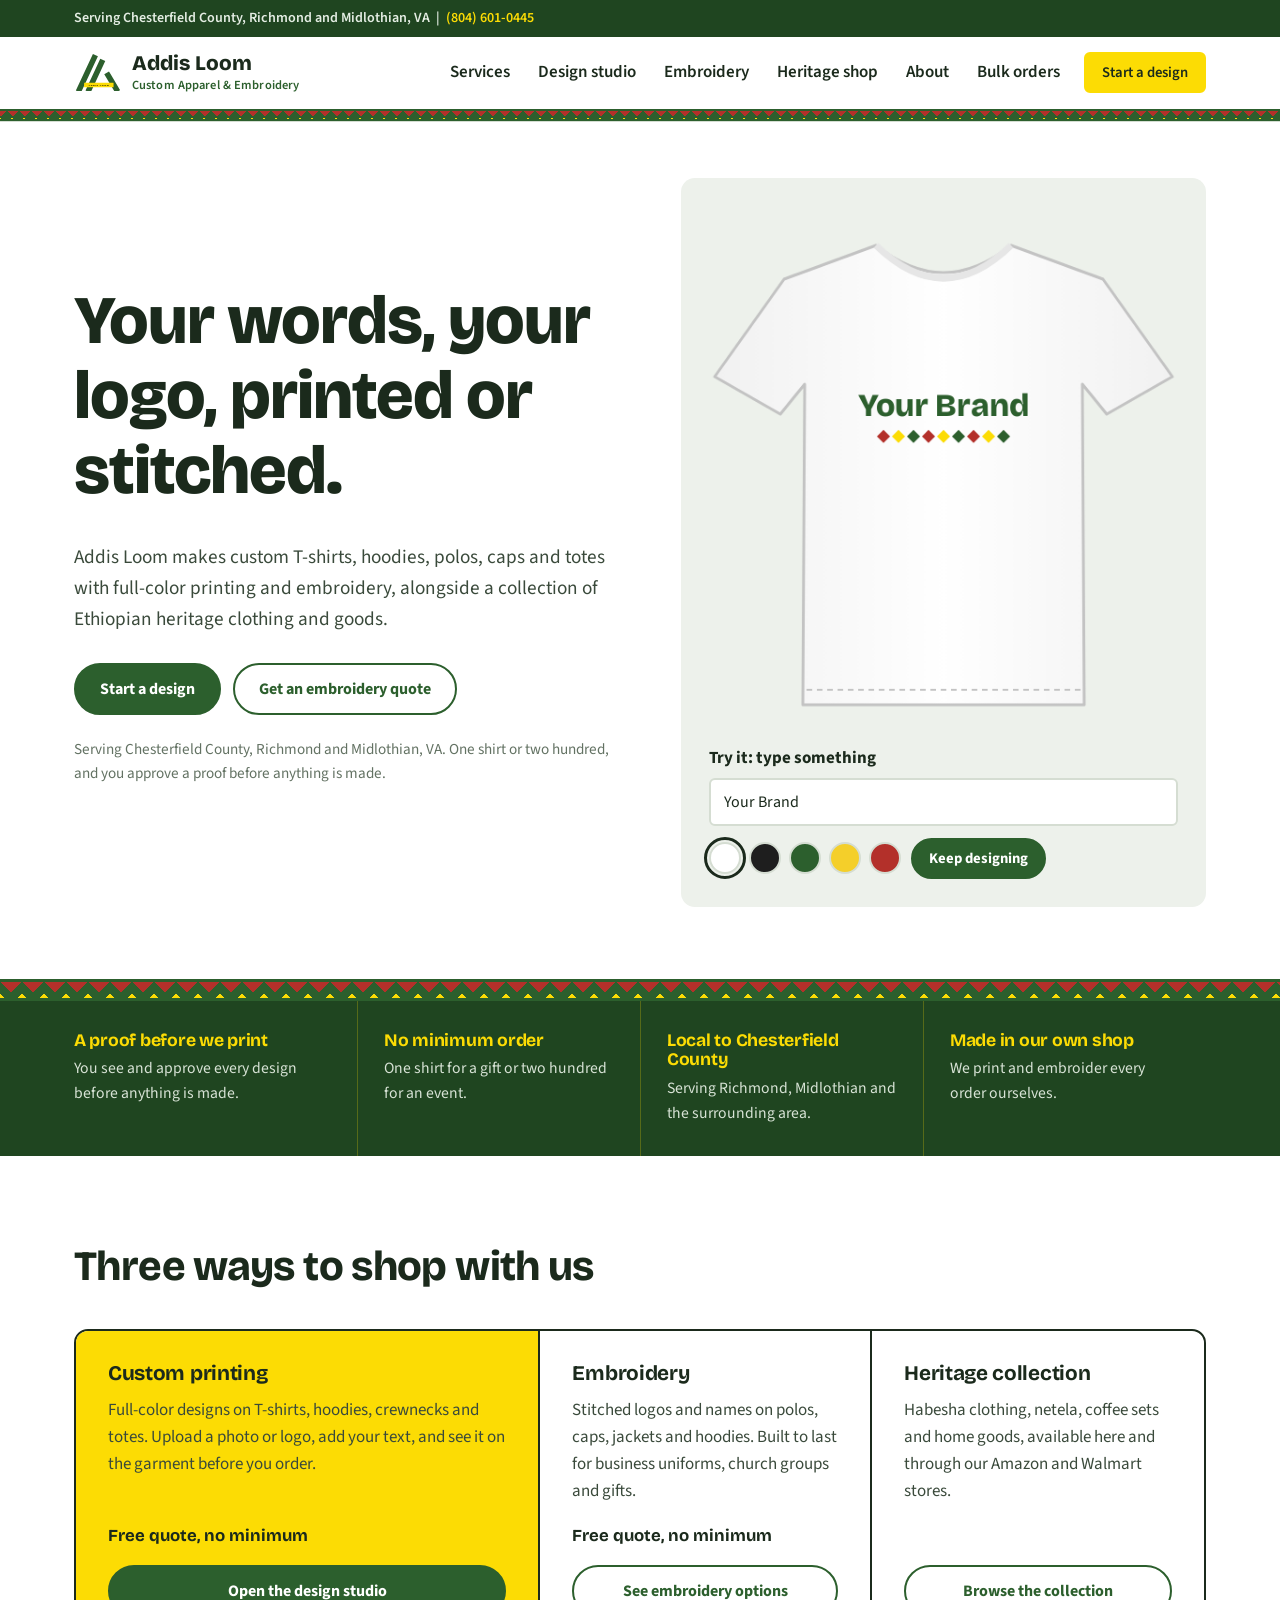
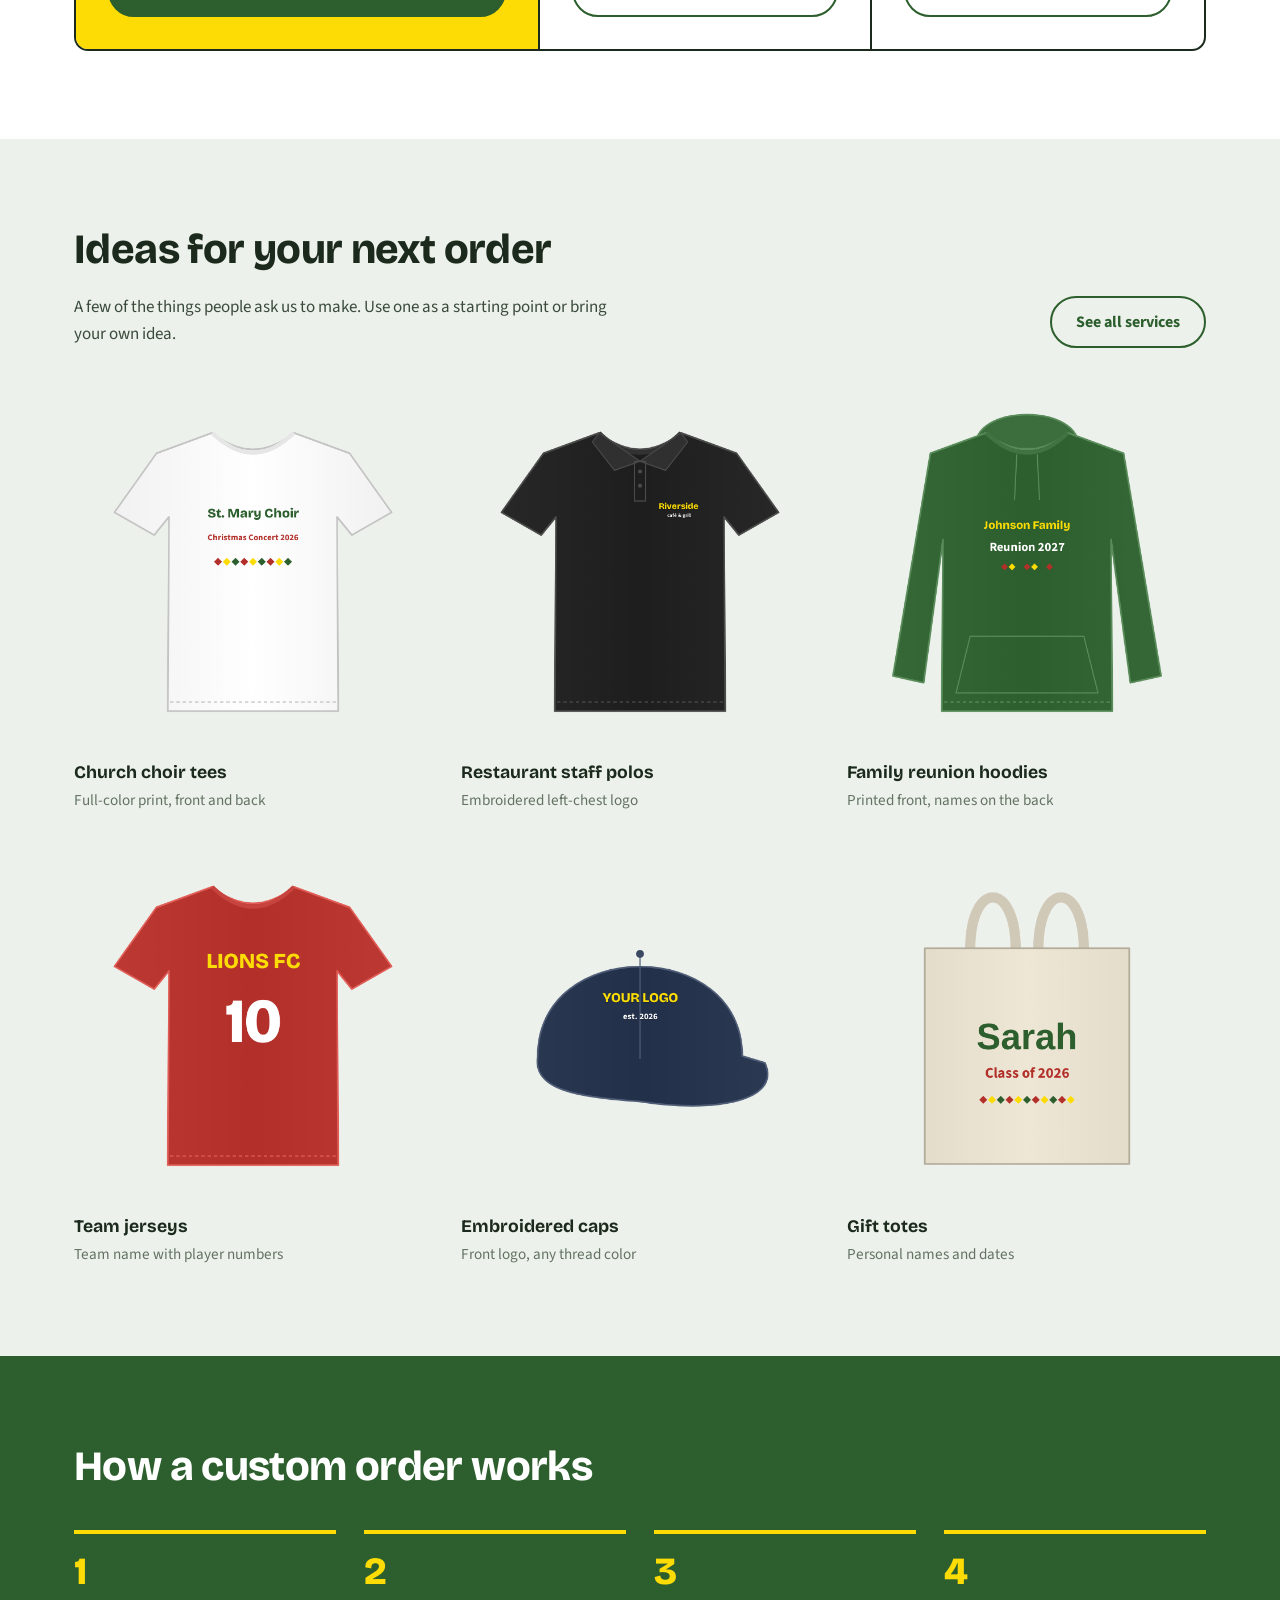
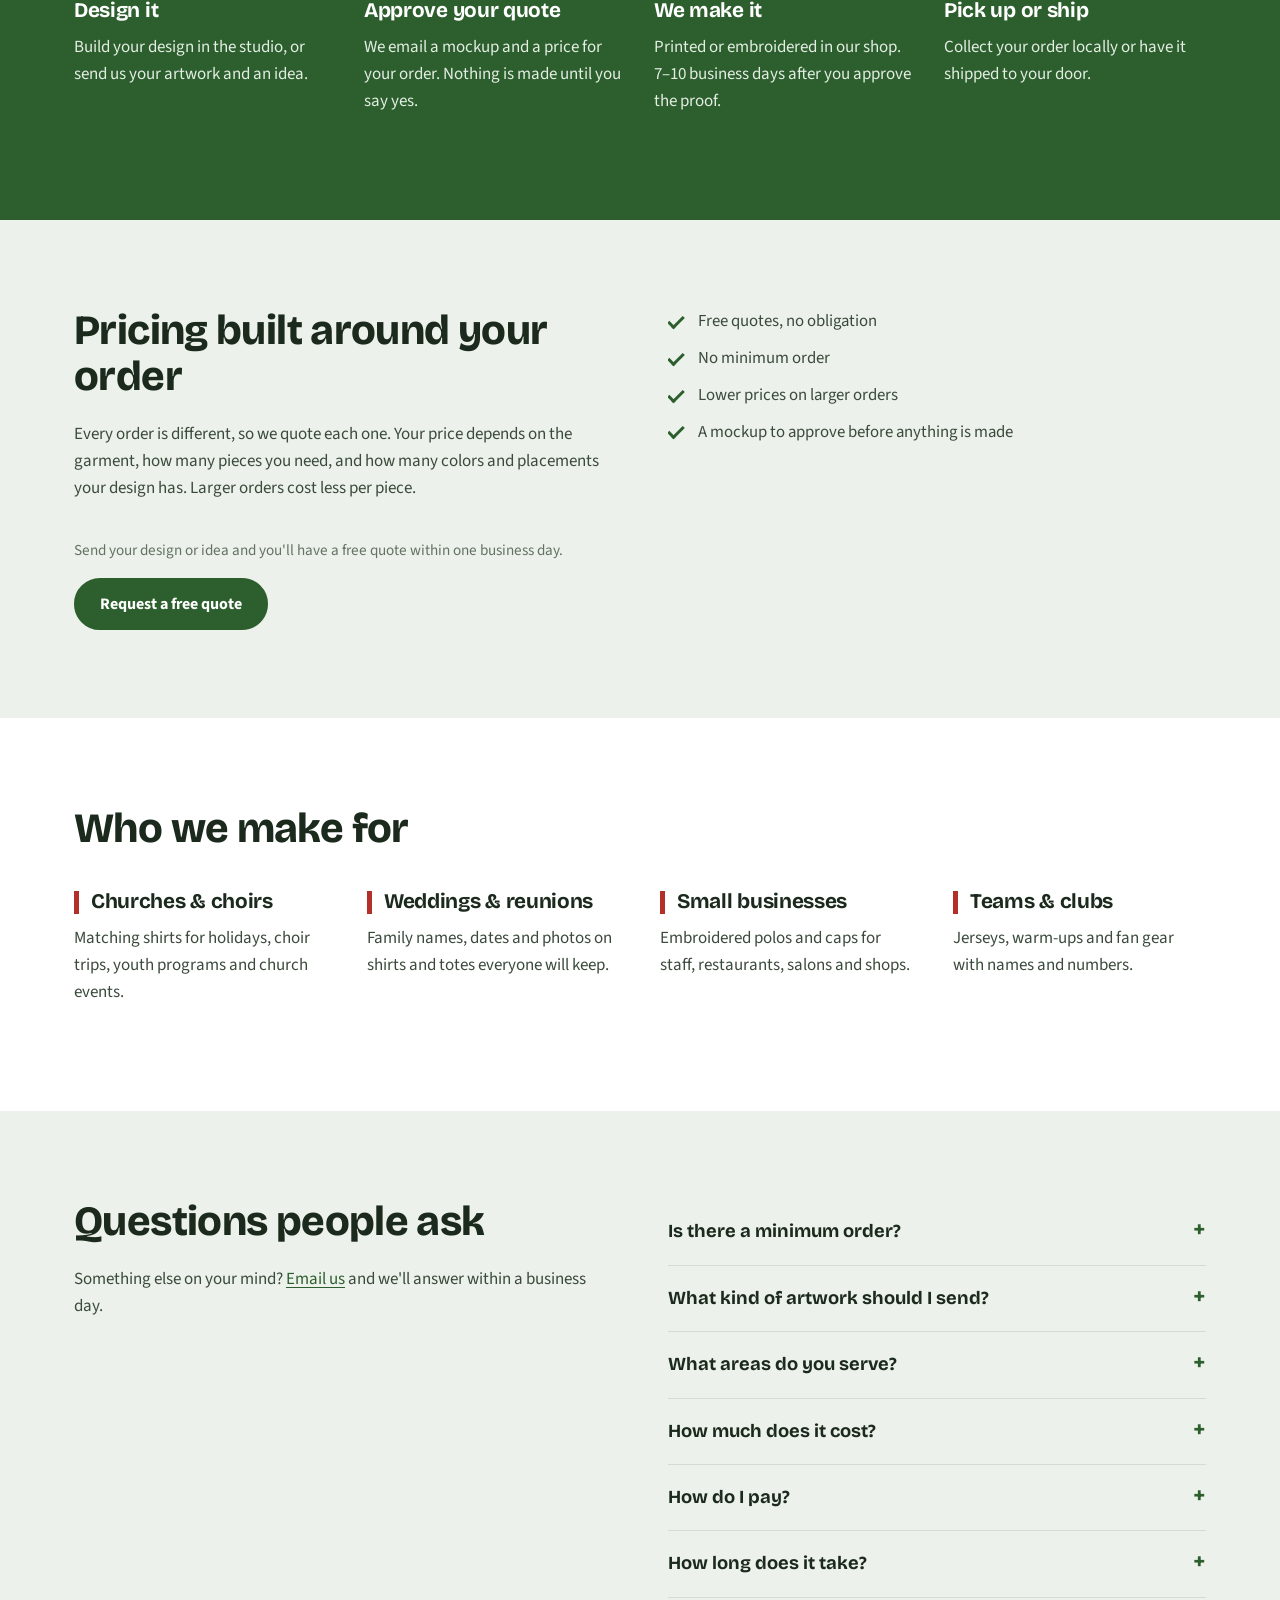
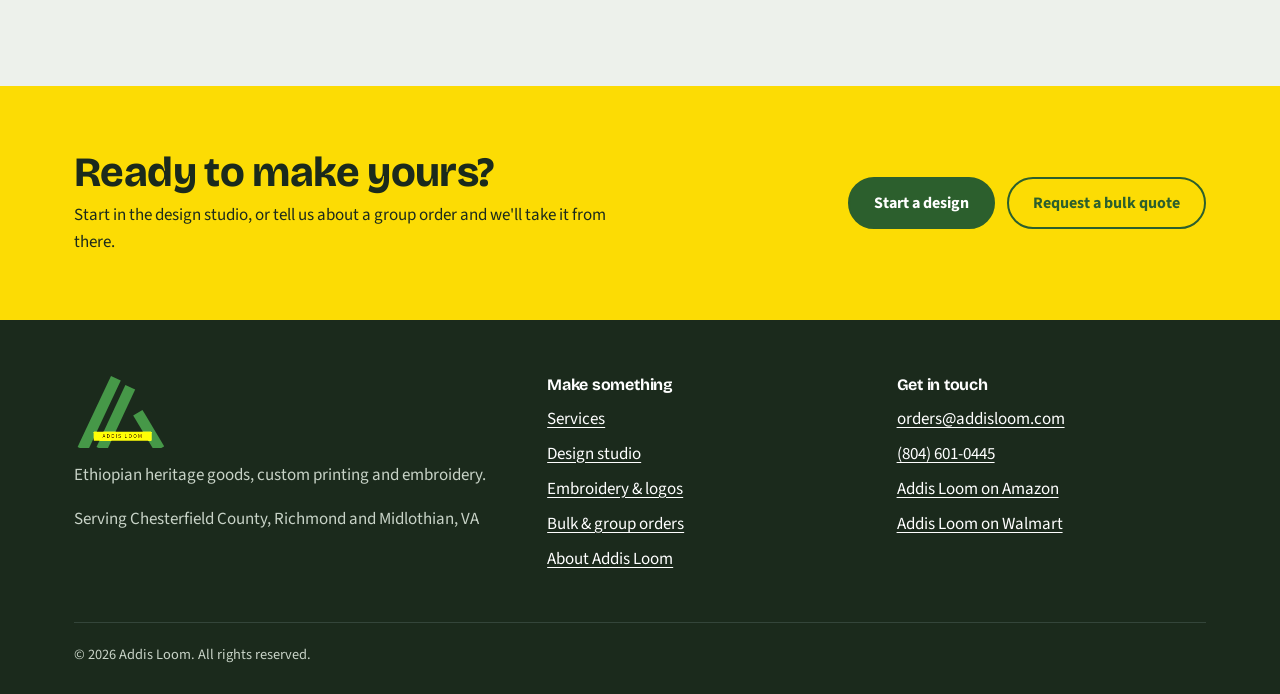
==== index.html @ bab9feae "Switch pages to free-quote pricing" ====
<!DOCTYPE html>
<html lang="en">
<head>
  <meta charset="UTF-8">
  <meta name="viewport" content="width=device-width, initial-scale=1.0">
  <title>Addis Loom | Custom T-Shirts, Printing &amp; Embroidery in Chesterfield, Richmond &amp; Midlothian, VA</title>
  <meta name="description" content="Custom T-shirts, hoodies, polos and caps with full-color printing and embroidery for businesses, churches, teams and families in Chesterfield County, Richmond and Midlothian, VA.">
  <meta property="og:title" content="Addis Loom — custom printing, embroidery & heritage goods">
  <meta property="og:description" content="Design your own shirts and caps, or shop Ethiopian heritage clothing.">
  <meta property="og:image" content="https://addisloom.com/logo.svg">
  <link rel="icon" href="assets/img/favicon.svg" type="image/svg+xml">
  <link rel="preconnect" href="https://fonts.googleapis.com">
  <link rel="preconnect" href="https://fonts.gstatic.com" crossorigin>
  <link href="https://fonts.googleapis.com/css2?family=Bricolage+Grotesque:opsz,wght@12..96,500..800&family=Source+Sans+3:wght@400;600;700&display=swap" rel="stylesheet">
  <link rel="stylesheet" href="assets/css/styles.css">
  <script type="application/ld+json">
  {
    "@context": "https://schema.org",
    "@type": "LocalBusiness",
    "name": "Addis Loom",
    "description": "Custom T-shirt printing and embroidery for businesses, churches, teams and families.",
    "url": "https://addisloom.com/",
    "logo": "https://addisloom.com/logo.svg",
    "email": "orders@addisloom.com",
    "areaServed": [
      { "@type": "AdministrativeArea", "name": "Chesterfield County, VA" },
      { "@type": "City", "name": "Richmond, VA" },
      { "@type": "City", "name": "Midlothian, VA" }
    ]
  }
  </script>
</head>
<body data-page="home">
  <header id="site-header"></header>

  <main id="main">
    <section class="hero">
      <div class="wrap hero-grid">
        <div>
          <h1>Your words, your logo, printed or stitched.</h1>
          <p class="lede">Addis Loom makes custom T-shirts, hoodies, polos, caps and totes with full-color printing and embroidery, alongside a collection of Ethiopian heritage clothing and goods.</p>
          <div class="actions">
            <a class="btn" href="design.html">Start a design</a>
            <a class="btn ghost" href="embroidery.html">Get an embroidery quote</a>
          </div>
          <p class="muted">Serving Chesterfield County, Richmond and Midlothian, VA. One shirt or two hundred, and you approve a proof before anything is made.</p>
        </div>

        <div class="hero-try">
          <canvas id="heroShirt" width="500" height="560" aria-label="Preview of a T-shirt with your text"></canvas>
          <label for="heroText" style="margin-top:14px">Try it: type something</label>
          <input id="heroText" type="text" maxlength="28" value="Your Brand" autocomplete="off">
          <div class="row">
            <div class="swatch-row" id="heroSwatches" role="group" aria-label="Shirt color"></div>
            <a class="btn small" id="heroGo" href="design.html">Keep designing</a>
          </div>
        </div>
      </div>
    </section>

    <div class="tibeb" aria-hidden="true"></div>

    <section class="band-dark" aria-label="What you can count on">
      <div class="wrap commitments">
        <div><h3>A proof before we print</h3><p>You see and approve every design before anything is made.</p></div>
        <div><h3>No minimum order</h3><p>One shirt for a gift or two hundred for an event.</p></div>
        <div><h3>Local to Chesterfield County</h3><p>Serving Richmond, Midlothian and the surrounding area.</p></div>
        <div><h3>Made in our own shop</h3><p>We print and embroider every order ourselves.</p></div>
      </div>
    </section>

    <section class="section">
      <div class="wrap">
        <div class="section-head">
          <h2>Three ways to shop with us</h2>
        </div>
        <div class="paths">
          <div class="path lead">
            <h3>Custom printing</h3>
            <p>Full-color designs on T-shirts, hoodies, crewnecks and totes. Upload a photo or logo, add your text, and see it on the garment before you order.</p>
            <div class="from" id="fromPrint"></div>
            <a class="btn" href="design.html">Open the design studio</a>
          </div>
          <div class="path">
            <h3>Embroidery</h3>
            <p>Stitched logos and names on polos, caps, jackets and hoodies. Built to last for business uniforms, church groups and gifts.</p>
            <div class="from" id="fromEmb"></div>
            <a class="btn ghost" href="embroidery.html">See embroidery options</a>
          </div>
          <div class="path">
            <h3>Heritage collection</h3>
            <p>Habesha clothing, netela, coffee sets and home goods, available here and through our Amazon and Walmart stores.</p>
            <div class="from">&nbsp;</div>
            <a class="btn ghost" href="shop.html">Browse the collection</a>
          </div>
        </div>
      </div>
    </section>

    <section class="section mist">
      <div class="wrap">
        <div class="section-head row">
          <div>
            <h2 id="workHead">Ideas for your next order</h2>
            <p style="margin:0">A few of the things people ask us to make. Use one as a starting point or bring your own idea.</p>
          </div>
          <a class="btn ghost" href="services.html">See all services</a>
        </div>
        <div class="work-grid" data-work="6" data-head-id="workHead"></div>
      </div>
    </section>

    <section class="section forest">
      <div class="wrap">
        <div class="section-head">
          <h2>How a custom order works</h2>
        </div>
        <ol class="steps">
          <li><h3>Design it</h3><p>Build your design in the studio, or send us your artwork and an idea.</p></li>
          <li><h3>Approve your quote</h3><p>We email a mockup and a price for your order. Nothing is made until you say yes.</p></li>
          <li><h3>We make it</h3><p>Printed or embroidered in our shop. <span id="turnaround"></span>.</p></li>
          <li><h3>Pick up or ship</h3><p>Collect your order locally or have it shipped to your door.</p></li>
        </ol>
      </div>
    </section>

    <section class="section mist">
      <div class="wrap split" style="align-items:start">
        <div>
          <h2 id="priceHead">Straightforward pricing</h2>
          <p id="priceIntro">The garment price plus a charge for each printed side or embroidered spot. Bigger orders cost less per piece.</p>
          <div class="tiers" id="tiers"></div>
          <p class="muted" style="margin-top:18px" id="pricingNotes"></p>
          <a class="btn" id="quoteBtn" href="contact.html" hidden>Request a free quote</a>
        </div>
        <div class="table-scroll" id="priceBox">
          <table class="price-table" id="priceTable">
            <thead><tr><th>Item</th><th>Garment</th><th>+ Print per side</th><th>+ Embroidery per spot</th></tr></thead>
            <tbody></tbody>
          </table>
        </div>
      </div>
    </section>

    <section class="section">
      <div class="wrap">
        <div class="section-head"><h2>Who we make for</h2></div>
        <div class="groups">
          <div><h3>Churches &amp; choirs</h3><p>Matching shirts for holidays, choir trips, youth programs and church events.</p></div>
          <div><h3>Weddings &amp; reunions</h3><p>Family names, dates and photos on shirts and totes everyone will keep.</p></div>
          <div><h3>Small businesses</h3><p>Embroidered polos and caps for staff, restaurants, salons and shops.</p></div>
          <div><h3>Teams &amp; clubs</h3><p>Jerseys, warm-ups and fan gear with names and numbers.</p></div>
        </div>
      </div>
    </section>

    <section class="section forest" data-reviews-section>
      <div class="wrap">
        <div class="section-head"><h2>What customers say</h2></div>
        <div class="reviews" data-reviews></div>
      </div>
    </section>

    <section class="section mist">
      <div class="wrap split" style="align-items:start">
        <div>
          <h2>Questions people ask</h2>
          <p>Something else on your mind? <a data-email href="#">Email us</a> and we'll answer within a business day.</p>
        </div>
        <div class="faq">
          <details><summary>Is there a minimum order?</summary><p>No. Printed items can be ordered one at a time. Embroidery is also available from one piece; a one-time digitizing fee applies to each new design.</p></details>
          <details><summary>What kind of artwork should I send?</summary><p>A high-resolution PNG, PDF, SVG or AI file works best. A phone photo of a sketch is fine for a starting point — we'll clean it up and send a proof.</p></details>
          <details><summary>What areas do you serve?</summary><p>We're based in Chesterfield County and serve customers across Richmond, Midlothian and the surrounding area. Orders can also be shipped.</p></details>
          <details><summary>How much does it cost?</summary><p>It depends on the garment, the number of pieces, and how many colors and placements your design has. Send your design or idea and we'll reply with a free quote within one business day. Larger orders cost less per piece.</p></details>
          <details><summary>How do I pay?</summary><p>After you approve your quote and proof, we send a secure invoice that you can pay online by card.</p></details>
          <details><summary>How long does it take?</summary><p id="faqTurn"></p></details>
        </div>
      </div>
    </section>
    <section class="cta-band">
      <div class="wrap">
        <div>
          <h2>Ready to make yours?</h2>
          <p>Start in the design studio, or tell us about a group order and we'll take it from there.</p>
        </div>
        <div class="actions">
          <a class="btn" href="design.html">Start a design</a>
          <a class="btn ghost" href="contact.html">Request a bulk quote</a>
        </div>
      </div>
    </section>
  </main>

  <footer id="site-footer"></footer>

  <script src="assets/js/config.js"></script>
  <script src="assets/js/site.js"></script>
  <script>
  (function () {
    const { config: C, money, drawGarment, AREAS } = window.Addis;
    // Price hooks
    const g = C.garments, m = C.methods;
    const minPrint = Math.min(...Object.values(g).filter((x) => x.printOk !== false).map((x) => x.base)) + m.print.perSide;
    const minEmb = Math.min(...Object.values(g).filter((x) => x.embroideryOk).map((x) => x.base)) + m.embroidery.perLocation;
    const priced = C.showPrices;
    document.getElementById("fromPrint").textContent = priced ? "From " + money(minPrint) + " a piece" : "Free quote, no minimum";
    document.getElementById("fromEmb").textContent = priced ? "From " + money(minEmb) + " a piece" : "Free quote, no minimum";
    document.getElementById("turnaround").textContent = C.turnaround.charAt(0).toUpperCase() + C.turnaround.slice(1);
    document.getElementById("faqTurn").textContent = "Usually " + C.turnaround + ". " + C.rushNote;

    if (!priced) {
      document.getElementById("priceHead").textContent = "Pricing built around your order";
      document.getElementById("priceIntro").textContent = "Every order is different, so we quote each one. Your price depends on the garment, how many pieces you need, and how many colors and placements your design has. Larger orders cost less per piece.";
      document.getElementById("pricingNotes").textContent = "Send your design or idea and you'll have a free quote within one business day.";
      document.getElementById("priceBox").innerHTML = `<ul class="check-list" style="font-size:1.05rem">
        <li>Free quotes, no obligation</li><li>No minimum order</li><li>Lower prices on larger orders</li><li>A mockup to approve before anything is made</li></ul>`;
      document.getElementById("quoteBtn").hidden = false;
    } else {
    const tbody = document.querySelector("#priceTable tbody");
    tbody.innerHTML = Object.values(g).map((x) => `<tr><td>${x.label}</td><td class="num">${money(x.base)}</td><td class="num">${x.printOk === false ? "—" : money(m.print.perSide)}</td><td class="num">${x.embroideryOk ? money(m.embroidery.perLocation) : "—"}</td></tr>`).join("");
    document.getElementById("tiers").innerHTML = C.quantityDiscounts.map((d) => `<span class="tier">${d.min}+ pieces: ${Math.round(d.off * 100)}% off</span>`).join("");
    document.getElementById("pricingNotes").textContent = `Sizes 2XL and up add ${money(C.plusSizeUpcharge)}. Embroidery has a one-time ${money(m.embroidery.setup)} digitizing fee per new design.`;
    }

    // Hero try-on
    const cv = document.getElementById("heroShirt"), ctx = cv.getContext("2d");
    const input = document.getElementById("heroText");
    const picks = C.colors.slice(0, 5);
    let color = picks[0].hex;
    const sw = document.getElementById("heroSwatches");
    picks.forEach((c, i) => {
      const b = document.createElement("button");
      b.className = "swatch"; b.style.background = c.hex; b.type = "button";
      b.setAttribute("aria-label", c.name); b.setAttribute("aria-pressed", i === 0);
      b.onclick = () => { color = c.hex; sw.querySelectorAll(".swatch").forEach((s) => s.setAttribute("aria-pressed", s === b)); draw(); };
      sw.appendChild(b);
    });
    function draw() {
      ctx.clearRect(0, 0, 500, 560);
      drawGarment(ctx, "tee", color, "front");
      const [x, y, w, h] = AREAS.tee.front;
      const text = input.value.trim() || " ";
      const ink = window.Addis.isDark(color) ? "#FCDC04" : "#2C5F2D";
      let size = 64;
      ctx.font = `800 ${size}px "Bricolage Grotesque", sans-serif`;
      while (ctx.measureText(text).width > w + 20 && size > 18) { size -= 2; ctx.font = `800 ${size}px "Bricolage Grotesque", sans-serif`; }
      ctx.fillStyle = ink; ctx.textAlign = "center"; ctx.textBaseline = "middle";
      ctx.fillText(text, x + w / 2, y + 90);
      // small tibeb stripe under the text
      const sy = y + 90 + size * 0.7;
      for (let i = 0; i < 9; i++) {
        ctx.fillStyle = ["#B3302A", "#FCDC04", "#2C5F2D"][i % 3];
        ctx.beginPath(); const cx = x + w / 2 - 64 + i * 16;
        ctx.moveTo(cx, sy); ctx.lineTo(cx + 7, sy + 7); ctx.lineTo(cx, sy + 14); ctx.lineTo(cx - 7, sy + 7); ctx.closePath(); ctx.fill();
      }
      document.getElementById("heroGo").href = "design.html?text=" + encodeURIComponent(input.value) + "&color=" + encodeURIComponent(color);
    }
    input.addEventListener("input", draw);
    (document.fonts ? document.fonts.ready : Promise.resolve()).then(draw);
    draw();
  })();
  </script>
</body>
</html>
---- assets/css/styles.css ----
/* Addis Loom — shared styles
   Palette from the logo plus the red of a traditional tibeb border. */
:root {
  --forest: #2C5F2D;
  --forest-deep: #1F4520;
  --gold: #FCDC04;
  --tibeb-red: #B3302A;
  --ink: #1B2A1C;
  --body: #3A4A3B;
  --mist: #EDF1EB;
  --line: #D5DDD2;
  --paper: #FFFFFF;

  --display: "Bricolage Grotesque", "Segoe UI", system-ui, sans-serif;
  --text: "Source Sans 3", "Segoe UI", system-ui, sans-serif;

  --r-sm: 6px;
  --r-md: 14px;
  --wrap: 1180px;
}

*, *::before, *::after { box-sizing: border-box; }
html { -webkit-text-size-adjust: 100%; }
body {
  margin: 0;
  font-family: var(--text);
  font-size: 1.0625rem;
  line-height: 1.6;
  color: var(--body);
  background: var(--paper);
}
img, svg, canvas { max-width: 100%; display: block; }
h1, h2, h3, h4 {
  font-family: var(--display);
  color: var(--ink);
  line-height: 1.1;
  margin: 0 0 .5em;
  letter-spacing: -0.015em;
}
h1 { font-size: clamp(2.4rem, 5.5vw, 4.25rem); font-weight: 800; }
h2 { font-size: clamp(1.75rem, 3.4vw, 2.6rem); font-weight: 750; }
h3 { font-size: 1.3rem; font-weight: 700; }
p { margin: 0 0 1em; max-width: 68ch; }
a { color: var(--forest); text-underline-offset: 3px; }
a:hover { color: var(--forest-deep); }
:focus-visible { outline: 3px solid var(--tibeb-red); outline-offset: 3px; border-radius: 3px; }
.wrap { max-width: var(--wrap); margin: 0 auto; padding: 0 24px; }
.lede { font-size: 1.2rem; color: var(--body); max-width: 56ch; }
.muted { color: #637263; font-size: .95rem; }
.skip { position: absolute; left: -999px; }
.skip:focus { left: 12px; top: 12px; z-index: 99; background: var(--gold); color: var(--ink); padding: 8px 14px; }

/* ---------- Tibeb band: the woven border used as the site's signature ---------- */
.tibeb {
  height: 22px;
  background:
    linear-gradient(135deg, var(--tibeb-red) 25%, transparent 25%) -11px 0 / 22px 22px,
    linear-gradient(225deg, var(--tibeb-red) 25%, transparent 25%) -11px 0 / 22px 22px,
    linear-gradient(315deg, var(--gold) 25%, transparent 25%) 0 0 / 22px 22px,
    linear-gradient(45deg, var(--gold) 25%, transparent 25%) 0 0 / 22px 22px,
    var(--forest);
  border-top: 3px solid var(--forest);
  border-bottom: 3px solid var(--forest);
}
.tibeb.thin { height: 12px; background-size: 12px 12px; border-width: 2px; }

/* ---------- Header ---------- */
.topbar { background: var(--forest-deep); color: #E4EDE3; font-size: .88rem; font-weight: 600; padding: 7px 0; }
.topbar a { color: var(--gold); text-decoration: none; }
.site-header { background: var(--paper); position: sticky; top: 0; z-index: 20; border-bottom: 1px solid var(--line); }
.site-header .bar { display: flex; align-items: center; justify-content: space-between; gap: 20px; min-height: 72px; }
.brand { display: flex; align-items: center; gap: 12px; text-decoration: none; color: var(--ink); }
.brand img { width: 46px; height: auto; }
.brand-name { font-family: var(--display); font-weight: 800; font-size: 1.3rem; line-height: 1; }
.brand-name small { display: block; font-family: var(--text); font-weight: 600; font-size: .78rem; color: var(--forest); margin-top: 4px; letter-spacing: .01em; }
.nav { display: flex; align-items: center; gap: 4px; }
.nav a { text-decoration: none; color: var(--ink); font-weight: 600; padding: 8px 12px; border-radius: var(--r-sm); }
.nav a:hover { background: var(--mist); }
.nav a[aria-current="page"] { box-shadow: inset 0 -3px 0 var(--gold); }
.nav .btn { margin-left: 8px; }
.menu-toggle { display: none; background: none; border: 2px solid var(--ink); border-radius: var(--r-sm); padding: 6px 12px; font: 600 1rem var(--text); color: var(--ink); cursor: pointer; }
@media (max-width: 1080px) {
  .menu-toggle { display: block; }
  .nav { display: none; position: absolute; left: 0; right: 0; top: 100%; background: var(--paper); flex-direction: column; align-items: stretch; padding: 12px 24px 20px; border-bottom: 1px solid var(--line); }
  .nav.open { display: flex; }
  .nav .btn { margin: 8px 0 0; text-align: center; }
}

/* ---------- Buttons ---------- */
.btn {
  display: inline-flex; align-items: center; justify-content: center; gap: 8px;
  font: 700 1rem var(--text);
  padding: 13px 24px;
  border-radius: 999px;
  border: 2px solid var(--forest);
  background: var(--forest); color: #fff;
  text-decoration: none; cursor: pointer;
  transition: background-color .15s, color .15s;
}
.btn:hover { background: var(--forest-deep); border-color: var(--forest-deep); color: #fff; }
.btn.gold { background: var(--gold); border-color: var(--gold); color: var(--ink); }
.btn.gold:hover { background: #E8C900; border-color: #E8C900; color: var(--ink); }
.btn.ghost { background: transparent; color: var(--forest); }
.btn.ghost:hover { background: var(--mist); color: var(--forest-deep); }
.btn.small { padding: 8px 16px; font-size: .92rem; }
.btn[disabled] { opacity: .55; cursor: not-allowed; }

/* ---------- Sections ---------- */
.section { padding: 88px 0; }
.section.mist { background: var(--mist); }
.section.forest { background: var(--forest); color: #E4EDE3; }
.section.forest h2, .section.forest h3 { color: #fff; }
.section-head { margin-bottom: 40px; }
.page-hero { padding: 64px 0 48px; }
.page-hero h1 { max-width: 18ch; }

/* ---------- Home hero ---------- */
.hero { padding: 56px 0 72px; }
.hero-grid { display: grid; grid-template-columns: 1.05fr 1fr; gap: 56px; align-items: center; }
.hero h1 { max-width: 13ch; }
.hero .actions { display: flex; flex-wrap: wrap; gap: 12px; margin: 28px 0 22px; }
.hero-try { background: var(--mist); border-radius: var(--r-md); padding: 28px; }
.hero-try label { font-weight: 700; color: var(--ink); display: block; margin-bottom: 6px; }
.hero-try .row { display: flex; gap: 10px; flex-wrap: wrap; align-items: center; margin-top: 12px; }
.hero-shirt { position: relative; }
.swatch-row { display: flex; gap: 8px; }
.swatch {
  width: 32px; height: 32px; border-radius: 50%;
  border: 2px solid var(--line); cursor: pointer; padding: 0;
}
.swatch[aria-pressed="true"] { outline: 3px solid var(--ink); outline-offset: 2px; }
@media (max-width: 900px) { .hero-grid { grid-template-columns: 1fr; gap: 32px; } }

/* ---------- Paths (three ways to work with us) ---------- */
.paths { display: grid; grid-template-columns: 1.4fr 1fr 1fr; gap: 0; border: 2px solid var(--ink); border-radius: var(--r-md); overflow: hidden; }
.path { padding: 32px; border-right: 2px solid var(--ink); display: flex; flex-direction: column; }
.path:last-child { border-right: 0; }
.path.lead { background: var(--gold); }
.path p { flex: 1; }
.path .from { font-family: var(--display); font-weight: 700; color: var(--ink); font-size: 1.05rem; margin-bottom: 16px; }
@media (max-width: 900px) {
  .paths { grid-template-columns: 1fr; }
  .path { border-right: 0; border-bottom: 2px solid var(--ink); }
  .path:last-child { border-bottom: 0; }
}

/* ---------- Steps (a real sequence) ---------- */
.steps { list-style: none; padding: 0; margin: 0; display: grid; grid-template-columns: repeat(4, 1fr); gap: 28px; counter-reset: step; }
.steps li { counter-increment: step; border-top: 4px solid var(--gold); padding-top: 18px; }
.steps li::before { content: counter(step); font-family: var(--display); font-weight: 800; font-size: 2.4rem; color: var(--gold); line-height: 1; display: block; margin-bottom: 10px; }
.steps h3 { color: #fff; }
@media (max-width: 860px) { .steps { grid-template-columns: 1fr 1fr; } }
@media (max-width: 520px) { .steps { grid-template-columns: 1fr; } }

/* ---------- Pricing table ---------- */
.price-table { width: 100%; border-collapse: collapse; font-size: 1rem; }
.price-table th, .price-table td { text-align: left; padding: 14px 12px; border-bottom: 1px solid var(--line); vertical-align: top; }
.price-table thead th { font-family: var(--display); color: var(--ink); border-bottom: 2px solid var(--ink); }
.price-table td.num { font-weight: 700; color: var(--ink); white-space: nowrap; }
.table-scroll { overflow-x: auto; }
.tiers { display: flex; flex-wrap: wrap; gap: 10px; margin-top: 18px; }
.tier { background: var(--paper); border: 1px solid var(--line); border-radius: 999px; padding: 6px 14px; font-weight: 600; color: var(--ink); }

/* ---------- Who we make for ---------- */
.groups { display: grid; grid-template-columns: repeat(auto-fit, minmax(230px, 1fr)); gap: 32px 40px; }
.groups h3 { border-left: 5px solid var(--tibeb-red); padding-left: 12px; }

/* ---------- FAQ ---------- */
.faq details { border-bottom: 1px solid var(--line); padding: 18px 0; }
.faq summary { cursor: pointer; font-family: var(--display); font-weight: 700; font-size: 1.15rem; color: var(--ink); list-style: none; display: flex; justify-content: space-between; gap: 16px; }
.faq summary::-webkit-details-marker { display: none; }
.faq summary::after { content: "+"; font-size: 1.5rem; line-height: 1; color: var(--forest); }
.faq details[open] summary::after { content: "–"; }
.faq details p { margin-top: 12px; }

/* ---------- Product grid ---------- */
.filters { display: flex; flex-wrap: wrap; gap: 8px; margin-bottom: 28px; }
.chip { font: 600 .95rem var(--text); padding: 8px 16px; border-radius: 999px; border: 2px solid var(--line); background: var(--paper); color: var(--ink); cursor: pointer; }
.chip[aria-pressed="true"] { background: var(--ink); border-color: var(--ink); color: #fff; }
.products { display: grid; grid-template-columns: repeat(auto-fill, minmax(250px, 1fr)); gap: 36px 28px; }
.product .thumb { aspect-ratio: 4 / 5; background: var(--mist); border-radius: var(--r-md); display: grid; place-items: center; overflow: hidden; margin-bottom: 14px; }
.product .thumb img { width: 100%; height: 100%; object-fit: cover; }
.product h3 { font-size: 1.15rem; margin-bottom: 4px; }
.product .price { font-weight: 700; color: var(--ink); margin-bottom: 12px; }
.product .buy { display: flex; flex-wrap: wrap; gap: 8px; }

/* ---------- Forms ---------- */
.form-grid { display: grid; grid-template-columns: 1fr 1fr; gap: 18px 20px; }
.form-grid .full { grid-column: 1 / -1; }
@media (max-width: 640px) { .form-grid { grid-template-columns: 1fr; } }
.field label, .field legend { display: block; font-weight: 700; color: var(--ink); margin-bottom: 6px; }
.field .hint { font-size: .9rem; color: #637263; margin: -2px 0 6px; }
input[type="text"], input[type="email"], input[type="tel"], input[type="date"], input[type="number"], select, textarea {
  width: 100%; font: 1rem var(--text); color: var(--ink);
  padding: 11px 13px; border: 2px solid var(--line); border-radius: var(--r-sm); background: #fff;
}
input:focus, select:focus, textarea:focus { border-color: var(--forest); outline: none; box-shadow: 0 0 0 3px rgba(44,95,45,.18); }
textarea { min-height: 120px; resize: vertical; }
fieldset { border: 0; padding: 0; margin: 0; }
.radio-cards { display: flex; flex-wrap: wrap; gap: 10px; }
.radio-cards label { display: flex; align-items: center; gap: 8px; border: 2px solid var(--line); border-radius: var(--r-sm); padding: 10px 14px; cursor: pointer; font-weight: 600; color: var(--ink); margin: 0; }
.radio-cards input { accent-color: var(--forest); }
.radio-cards label:has(input:checked) { border-color: var(--forest); background: var(--mist); }
.form-status { margin-top: 16px; padding: 14px 16px; border-radius: var(--r-sm); font-weight: 600; display: none; }
.form-status.ok { display: block; background: #E3F0E1; color: var(--forest-deep); }
.form-status.err { display: block; background: #F8E3E1; color: #8A1F1A; }

/* ---------- Footer ---------- */
.site-footer { background: var(--ink); color: #C8D3C7; padding: 56px 0 28px; }
.site-footer a { color: #fff; }
.foot-grid { display: grid; grid-template-columns: 1.4fr 1fr 1fr; gap: 40px; }
.foot-grid h4 { color: #fff; font-size: 1rem; margin-bottom: 12px; }
.foot-grid ul { list-style: none; padding: 0; margin: 0; }
.foot-grid li { margin-bottom: 8px; }
.foot-legal { border-top: 1px solid #34453A; margin-top: 40px; padding-top: 20px; font-size: .9rem; }
@media (max-width: 760px) { .foot-grid { grid-template-columns: 1fr; } }

/* ---------- Design studio ---------- */
.studio { display: grid; grid-template-columns: 1.15fr 1fr; gap: 40px; align-items: start; }
.stage { position: sticky; top: 92px; }
.stage-box { background: var(--mist); border-radius: var(--r-md); padding: 18px; }
#studioCanvas { width: 100%; height: auto; touch-action: none; cursor: grab; border-radius: var(--r-sm); background: #F7F9F6; }
.stage-tools { display: flex; flex-wrap: wrap; gap: 8px; margin-top: 14px; align-items: center; }
.side-toggle { display: inline-flex; border: 2px solid var(--ink); border-radius: 999px; overflow: hidden; }
.side-toggle button { font: 700 .95rem var(--text); padding: 8px 18px; border: 0; background: transparent; color: var(--ink); cursor: pointer; }
.side-toggle button[aria-pressed="true"] { background: var(--ink); color: #fff; }
.panel { border-top: 2px solid var(--ink); padding: 22px 0 26px; }
.panel:first-child { border-top: 0; padding-top: 0; }
.panel h2 { font-size: 1.35rem; margin-bottom: 14px; }
.layer-list { list-style: none; padding: 0; margin: 12px 0 0; }
.layer-list li { display: flex; justify-content: space-between; align-items: center; gap: 10px; padding: 8px 12px; border: 2px solid var(--line); border-radius: var(--r-sm); margin-bottom: 8px; }
.layer-list li.active { border-color: var(--forest); background: var(--mist); }
.layer-list button.pick { all: unset; cursor: pointer; flex: 1; font-weight: 600; color: var(--ink); overflow: hidden; text-overflow: ellipsis; white-space: nowrap; }
.layer-list button.pick:focus-visible { outline: 3px solid var(--tibeb-red); }
.icon-btn { background: none; border: 0; color: var(--tibeb-red); font: 700 .9rem var(--text); cursor: pointer; padding: 4px 6px; }
.size-grid { display: grid; grid-template-columns: repeat(auto-fill, minmax(72px, 1fr)); gap: 10px; }
.size-grid label { font-weight: 700; text-align: center; color: var(--ink); font-size: .95rem; }
.size-grid input { text-align: center; padding: 8px 4px; }
.estimate { background: var(--ink); color: #DDE6DC; border-radius: var(--r-md); padding: 22px 24px; }
.estimate .total { font-family: var(--display); font-weight: 800; font-size: 2.4rem; color: var(--gold); line-height: 1; margin: 6px 0 10px; }
.estimate dl { display: grid; grid-template-columns: 1fr auto; gap: 4px 16px; margin: 12px 0 0; font-size: .95rem; }
.estimate dd { margin: 0; text-align: right; color: #fff; font-weight: 600; }
.row-inline { display: flex; gap: 12px; flex-wrap: wrap; align-items: end; }
.row-inline .field { flex: 1; min-width: 130px; }
input[type="range"] { width: 100%; accent-color: var(--forest); }
input[type="color"] { width: 52px; height: 44px; padding: 2px; border: 2px solid var(--line); border-radius: var(--r-sm); background: #fff; }
.dropzone { display: block; border: 2px dashed var(--forest); border-radius: var(--r-md); padding: 22px; text-align: center; background: #fff; cursor: pointer; }
.dropzone.drag { background: var(--mist); }
@media (max-width: 960px) {
  .studio { grid-template-columns: 1fr; }
  .stage { position: static; }
}

/* ---------- Misc ---------- */
.split { display: grid; grid-template-columns: 1fr 1fr; gap: 56px; align-items: center; }
@media (max-width: 860px) { .split { grid-template-columns: 1fr; gap: 32px; } }
.check-list { list-style: none; padding: 0; margin: 0 0 1em; }
.check-list li { padding-left: 30px; position: relative; margin-bottom: 10px; }
.check-list li::before { content: ""; position: absolute; left: 0; top: .45em; width: 16px; height: 9px; border-left: 3px solid var(--forest); border-bottom: 3px solid var(--forest); transform: rotate(-45deg); }
.note { border-left: 5px solid var(--gold); background: var(--mist); padding: 16px 20px; border-radius: 0 var(--r-sm) var(--r-sm) 0; }
.stitch-art { background: var(--forest); border-radius: var(--r-md); padding: 36px; display: grid; place-items: center; }

/* ---------- Commitments band (under the home hero) ---------- */
.band-dark { background: var(--forest-deep); color: #D8E3D6; }
.commitments { display: grid; grid-template-columns: repeat(4, 1fr); }
.commitments > div { padding: 30px 26px; border-left: 1px solid rgba(252,220,4,.25); }
.commitments > div:first-child { border-left: 0; padding-left: 0; }
.commitments h3 { color: var(--gold); font-size: 1.1rem; margin-bottom: 6px; }
.commitments p { margin: 0; font-size: .98rem; }
@media (max-width: 900px) {
  .commitments { grid-template-columns: 1fr 1fr; }
  .commitments > div { border-left: 0; padding: 22px 0; border-top: 1px solid rgba(252,220,4,.25); }
  .commitments > div:nth-child(-n+2) { border-top: 0; }
  .commitments > div:nth-child(2n) { padding-left: 20px; }
}
@media (max-width: 520px) { .commitments { grid-template-columns: 1fr; } .commitments > div:nth-child(2n) { padding-left: 0; } .commitments > div:nth-child(2) { border-top: 1px solid rgba(252,220,4,.25); } }

/* ---------- Work / ideas gallery ---------- */
.work-grid { display: grid; grid-template-columns: repeat(3, 1fr); gap: 28px; }
.work-card { margin: 0; }
.work-media { background: var(--mist); border-radius: var(--r-md); padding: 18px; aspect-ratio: 1 / 1; display: grid; place-items: center; overflow: hidden; }
.work-media canvas { width: 88%; height: auto; }
.work-media img { width: 100%; height: 100%; object-fit: cover; border-radius: var(--r-sm); }
.work-card figcaption { padding-top: 12px; }
.work-card strong { display: block; font-family: var(--display); color: var(--ink); font-size: 1.1rem; }
.work-card span { color: #637263; font-size: .95rem; }
.section-head.row { display: flex; justify-content: space-between; align-items: end; gap: 20px; flex-wrap: wrap; }
@media (max-width: 860px) { .work-grid { grid-template-columns: 1fr 1fr; gap: 20px; } }
@media (max-width: 480px) { .work-grid { grid-template-columns: 1fr; } }

/* ---------- Reviews ---------- */
.reviews { display: grid; grid-template-columns: repeat(auto-fit, minmax(280px, 1fr)); gap: 24px; }
.review { margin: 0; background: var(--paper); border-top: 4px solid var(--gold); padding: 24px; border-radius: 0 0 var(--r-md) var(--r-md); }
.review p { font-size: 1.08rem; color: var(--ink); }
.review footer strong { display: block; color: var(--ink); }
.review footer span { color: #637263; font-size: .92rem; }

/* ---------- Services page ---------- */
.service { display: grid; grid-template-columns: 300px 1fr; gap: 48px; padding: 56px 0; border-top: 2px solid var(--ink); align-items: start; }
.service:first-child { border-top: 0; padding-top: 0; }
.service .work-media { aspect-ratio: 1 / 1; }
.service h2 { margin-bottom: 4px; }
.service .sub { font-family: var(--display); font-weight: 600; color: var(--forest); font-size: 1.15rem; margin-bottom: 16px; }
.service .meta { display: grid; grid-template-columns: 1fr 1fr; gap: 24px; margin: 18px 0 22px; }
.service .meta h3 { font-size: 1rem; margin-bottom: 8px; }
.service .meta ul { margin: 0; padding-left: 18px; }
.service .meta li { margin-bottom: 4px; }
.service .price-from { font-family: var(--display); font-weight: 700; color: var(--ink); margin-right: 14px; }
.service-jump { display: flex; flex-wrap: wrap; gap: 8px; margin-top: 22px; }
.service-jump a { text-decoration: none; }
@media (max-width: 860px) { .service { grid-template-columns: 1fr; gap: 24px; } .service .work-media { max-width: 320px; } .service .meta { grid-template-columns: 1fr; } }

/* ---------- About page ---------- */
.name-meaning { display: grid; grid-template-columns: 1fr 1fr; gap: 0; border: 2px solid var(--ink); border-radius: var(--r-md); overflow: hidden; }
.name-meaning > div { padding: 32px; }
.name-meaning > div + div { border-left: 2px solid var(--ink); }
.name-meaning .word { font-family: var(--display); font-weight: 800; font-size: 2.6rem; color: var(--ink); line-height: 1; }
.name-meaning p { margin: 12px 0 0; }
@media (max-width: 760px) { .name-meaning { grid-template-columns: 1fr; } .name-meaning > div + div { border-left: 0; border-top: 2px solid var(--ink); } }

/* ---------- Closing call to action ---------- */
.cta-band { background: var(--gold); padding: 64px 0; }
.cta-band .wrap { display: flex; justify-content: space-between; align-items: center; gap: 28px; flex-wrap: wrap; }
.cta-band h2 { margin: 0 0 6px; }
.cta-band p { margin: 0; color: var(--ink); }
.cta-band .actions { display: flex; gap: 12px; flex-wrap: wrap; }

@media (prefers-reduced-motion: reduce) {
  *, *::before, *::after { transition: none !important; animation: none !important; }
}
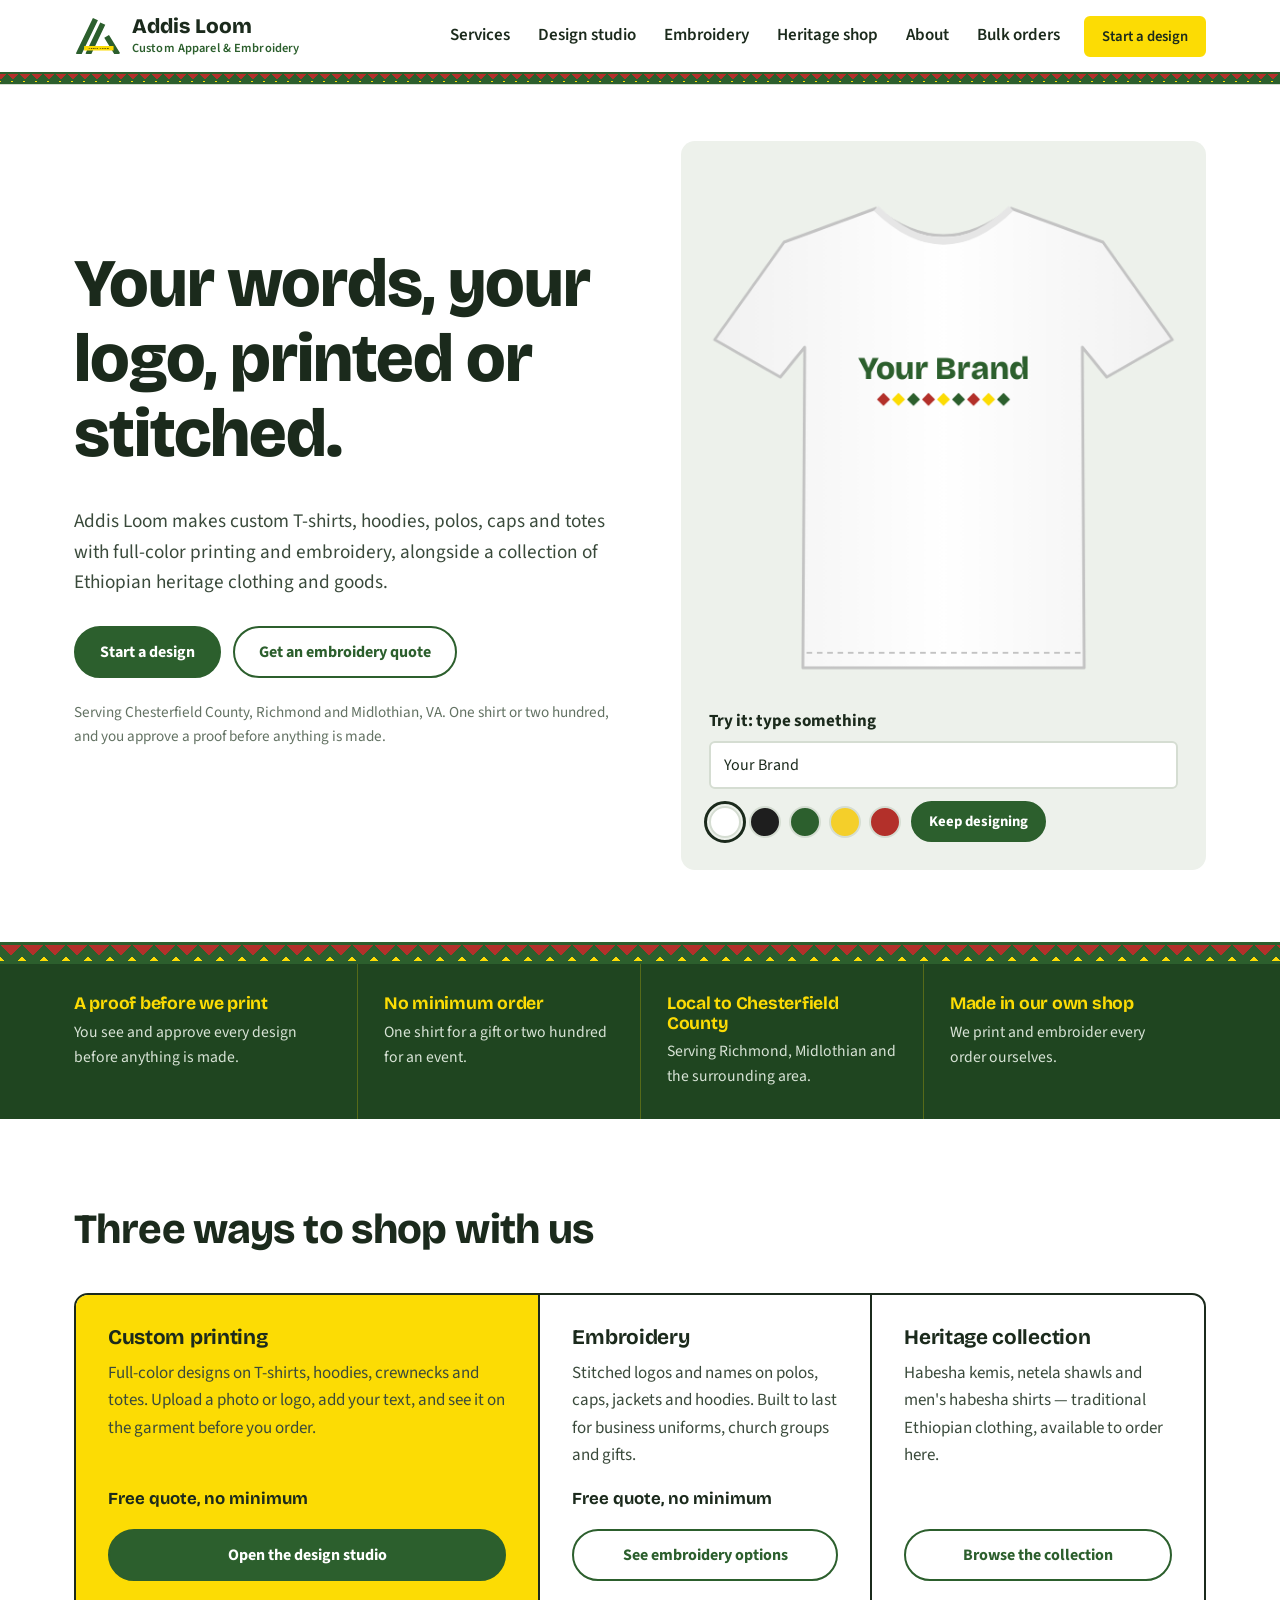
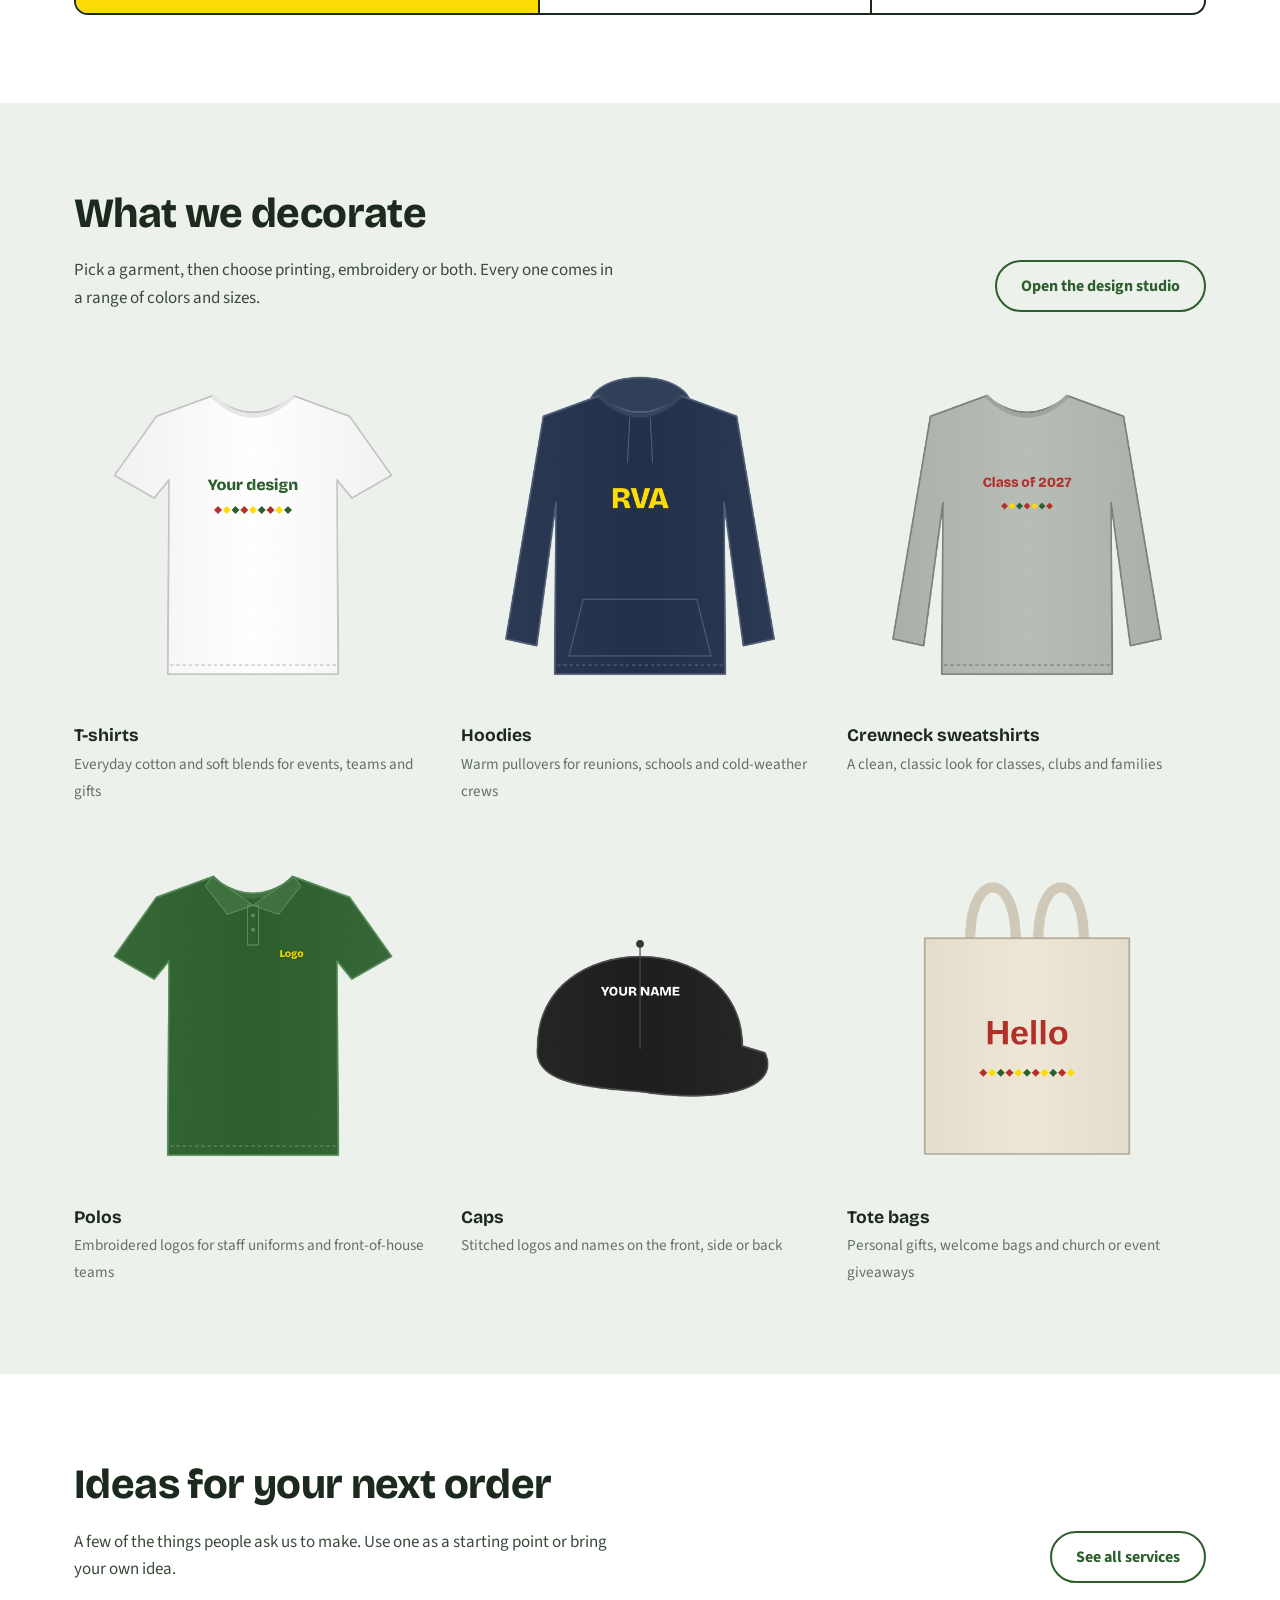
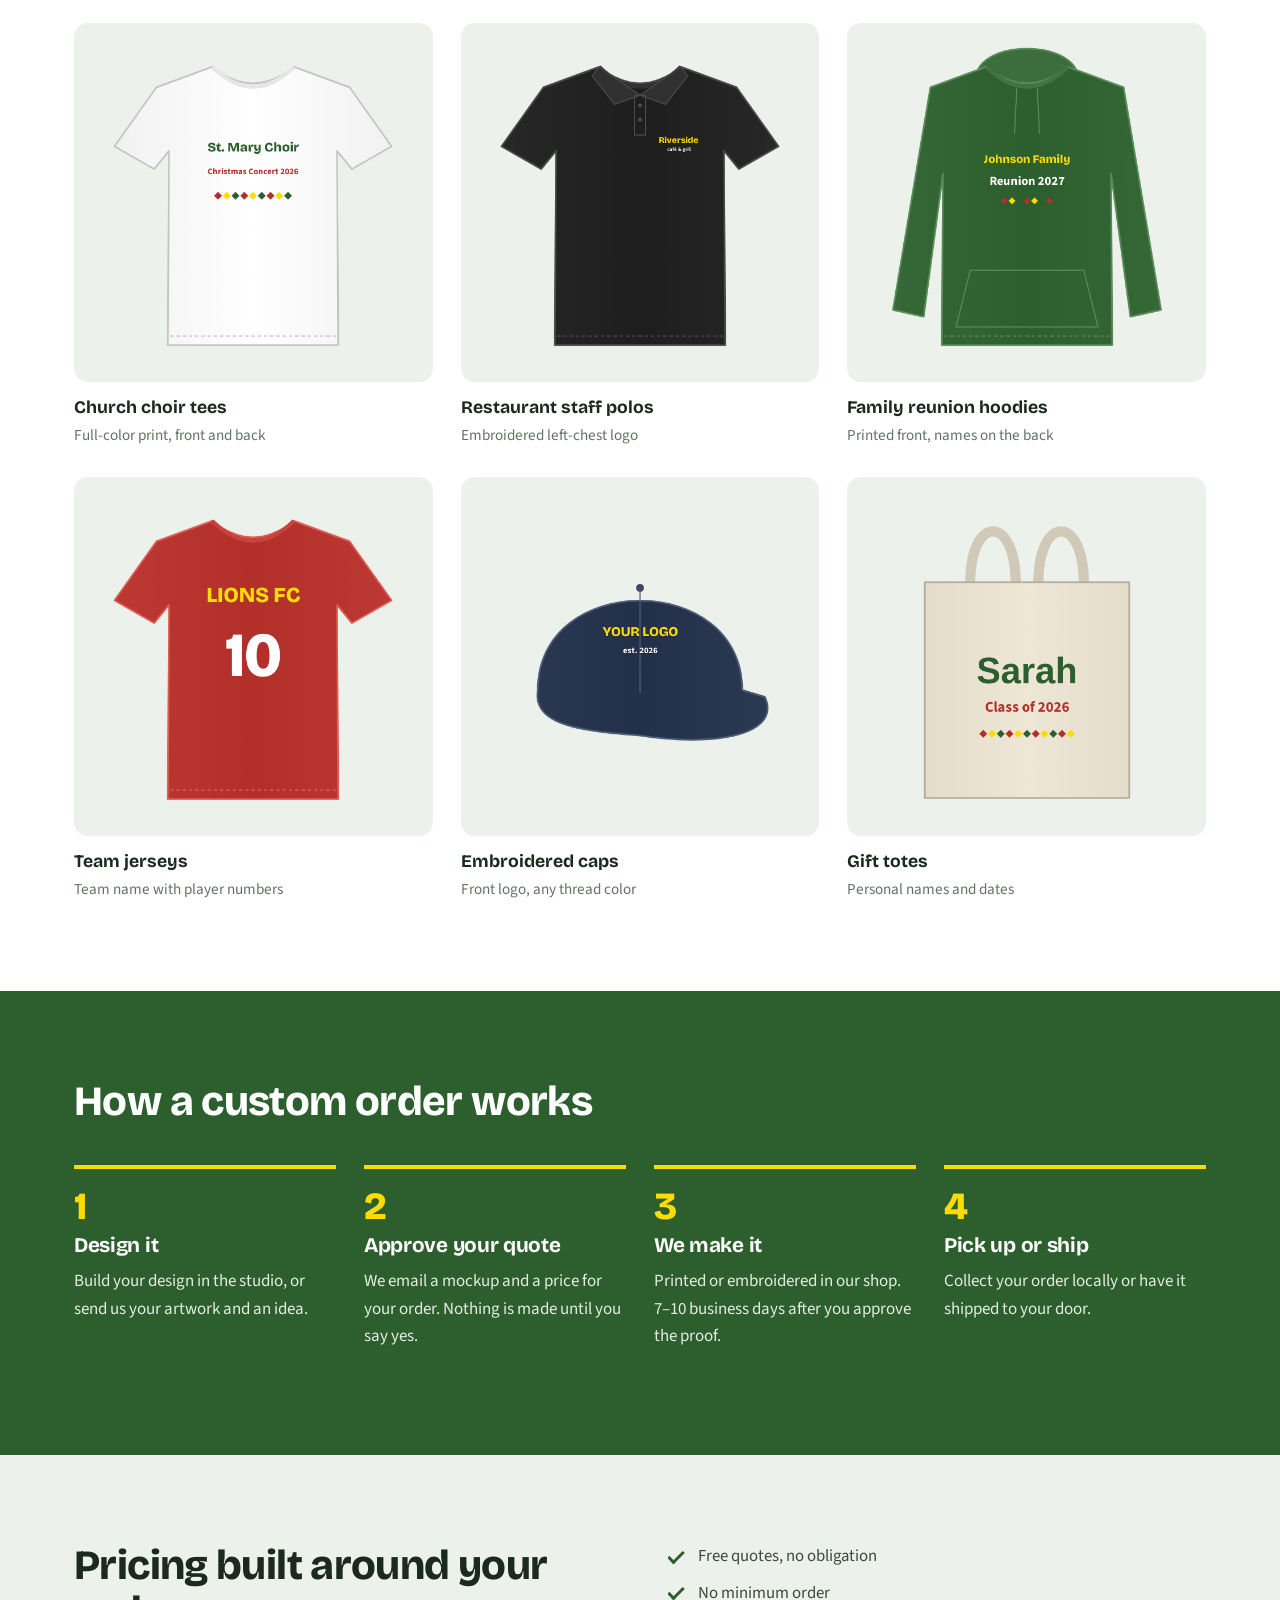
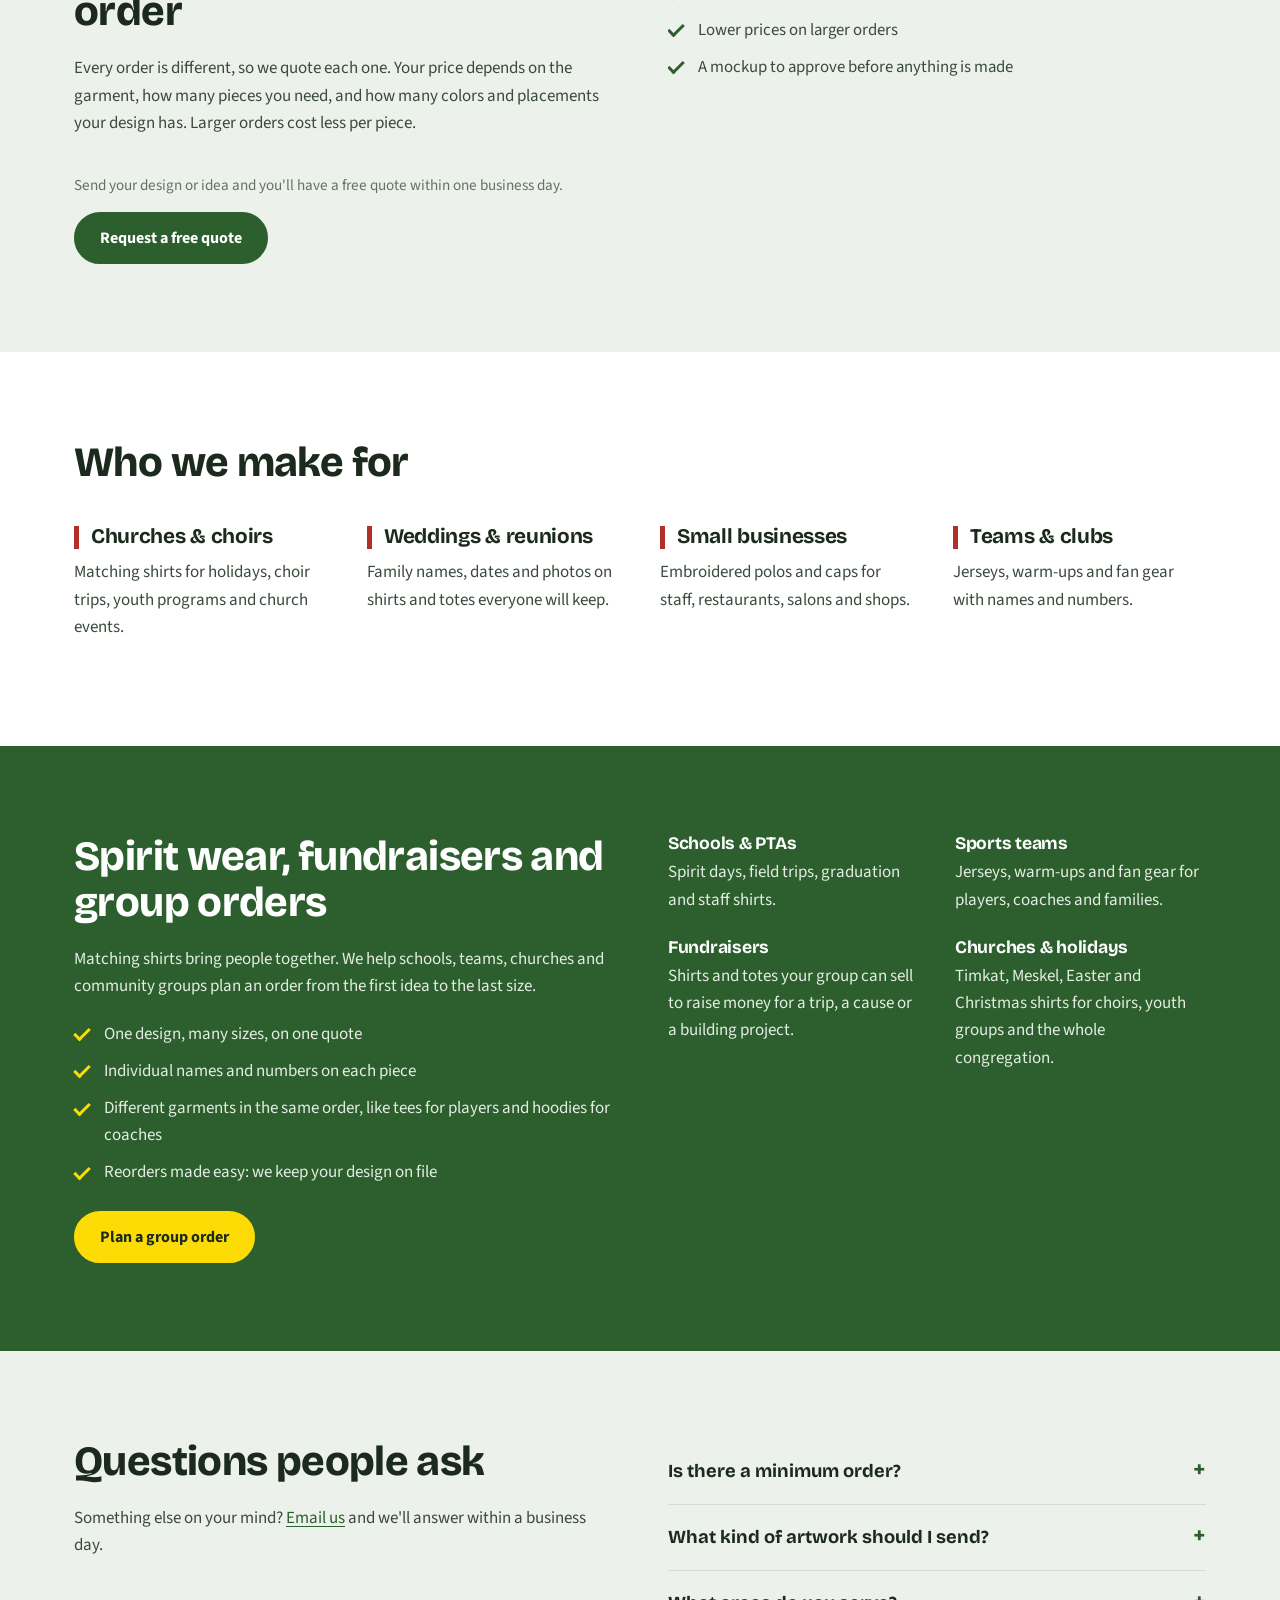
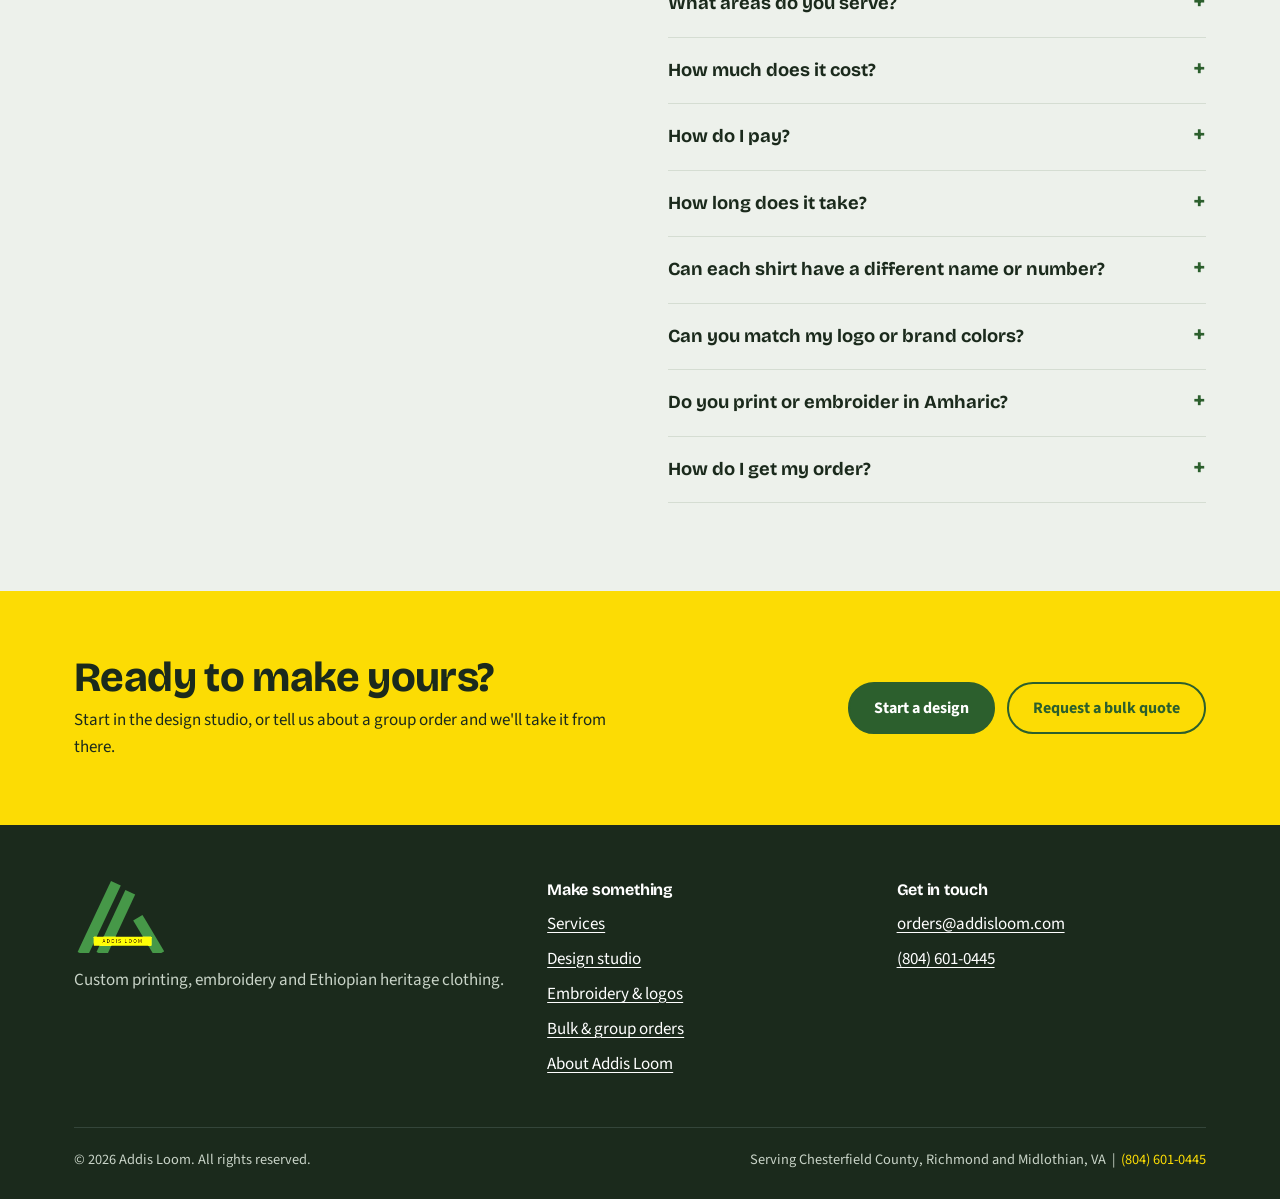
==== commit d2c80d16: "Home: add What we decorate, group orders section and more FAQs Updated product descriptions and adde" ====
--- a/index.html
+++ b/index.html
@@ -89,7 +89,7 @@
           </div>
           <div class="path">
             <h3>Heritage collection</h3>
-            <p>Habesha clothing, netela, coffee sets and home goods, available here and through our Amazon and Walmart stores.</p>
+            <p>Habesha kemis, netela shawls and men's habesha shirts — traditional Ethiopian clothing, available to order here.</p>
             <div class="from">&nbsp;</div>
             <a class="btn ghost" href="shop.html">Browse the collection</a>
           </div>
@@ -98,6 +98,26 @@
     </section>
 
     <section class="section mist">
+      <div class="wrap">
+        <div class="section-head row">
+          <div>
+            <h2>What we decorate</h2>
+            <p style="margin:0">Pick a garment, then choose printing, embroidery or both. Every one comes in a range of colors and sizes.</p>
+          </div>
+          <a class="btn ghost" href="design.html">Open the design studio</a>
+        </div>
+        <div class="cat-grid">
+          <a class="cat-card" href="design.html?garment=tee"><div class="work-media"><canvas data-idea="cat-tee" width="500" height="560" role="img" aria-label="White T-shirt with a printed design"></canvas></div><strong>T-shirts</strong><span>Everyday cotton and soft blends for events, teams and gifts</span></a>
+          <a class="cat-card" href="design.html?garment=hoodie"><div class="work-media"><canvas data-idea="cat-hoodie" width="500" height="560" role="img" aria-label="Navy hoodie with a printed design"></canvas></div><strong>Hoodies</strong><span>Warm pullovers for reunions, schools and cold-weather crews</span></a>
+          <a class="cat-card" href="design.html?garment=crew"><div class="work-media"><canvas data-idea="cat-crew" width="500" height="560" role="img" aria-label="Grey crewneck sweatshirt with a printed design"></canvas></div><strong>Crewneck sweatshirts</strong><span>A clean, classic look for classes, clubs and families</span></a>
+          <a class="cat-card" href="design.html?garment=polo&amp;method=embroidery"><div class="work-media"><canvas data-idea="cat-polo" width="500" height="560" role="img" aria-label="Green polo with an embroidered chest logo"></canvas></div><strong>Polos</strong><span>Embroidered logos for staff uniforms and front-of-house teams</span></a>
+          <a class="cat-card" href="design.html?garment=cap&amp;method=embroidery"><div class="work-media"><canvas data-idea="cat-cap" width="500" height="560" role="img" aria-label="Black cap with an embroidered name"></canvas></div><strong>Caps</strong><span>Stitched logos and names on the front, side or back</span></a>
+          <a class="cat-card" href="design.html?garment=tote"><div class="work-media"><canvas data-idea="cat-tote" width="500" height="560" role="img" aria-label="Natural tote bag with a printed name"></canvas></div><strong>Tote bags</strong><span>Personal gifts, welcome bags and church or event giveaways</span></a>
+        </div>
+      </div>
+    </section>
+
+    <section class="section">
       <div class="wrap">
         <div class="section-head row">
           <div>
@@ -150,6 +170,30 @@
           <div><h3>Weddings &amp; reunions</h3><p>Family names, dates and photos on shirts and totes everyone will keep.</p></div>
           <div><h3>Small businesses</h3><p>Embroidered polos and caps for staff, restaurants, salons and shops.</p></div>
           <div><h3>Teams &amp; clubs</h3><p>Jerseys, warm-ups and fan gear with names and numbers.</p></div>
+        </div>
+      </div>
+    </section>
+
+    <section class="section forest">
+      <div class="wrap split" style="align-items:start">
+        <div>
+          <h2>Spirit wear, fundraisers and group orders</h2>
+          <p>Matching shirts bring people together. We help schools, teams, churches and community groups plan an order from the first idea to the last size.</p>
+          <ul class="check-list" style="margin-top:20px">
+            <li>One design, many sizes, on one quote</li>
+            <li>Individual names and numbers on each piece</li>
+            <li>Different garments in the same order, like tees for players and hoodies for coaches</li>
+            <li>Reorders made easy: we keep your design on file</li>
+          </ul>
+          <div class="actions" style="margin-top:24px">
+            <a class="btn gold" href="contact.html">Plan a group order</a>
+          </div>
+        </div>
+        <div class="spirit-list" style="margin-top:0">
+          <div><h3>Schools &amp; PTAs</h3><p>Spirit days, field trips, graduation and staff shirts.</p></div>
+          <div><h3>Sports teams</h3><p>Jerseys, warm-ups and fan gear for players, coaches and families.</p></div>
+          <div><h3>Fundraisers</h3><p>Shirts and totes your group can sell to raise money for a trip, a cause or a building project.</p></div>
+          <div><h3>Churches &amp; holidays</h3><p>Timkat, Meskel, Easter and Christmas shirts for choirs, youth groups and the whole congregation.</p></div>
         </div>
       </div>
     </section>
@@ -174,6 +218,10 @@
           <details><summary>How much does it cost?</summary><p>It depends on the garment, the number of pieces, and how many colors and placements your design has. Send your design or idea and we'll reply with a free quote within one business day. Larger orders cost less per piece.</p></details>
           <details><summary>How do I pay?</summary><p>After you approve your quote and proof, we send a secure invoice that you can pay online by card.</p></details>
           <details><summary>How long does it take?</summary><p id="faqTurn"></p></details>
+          <details><summary>Can each shirt have a different name or number?</summary><p>Yes. Send a list of names, numbers and sizes with your order and we'll put each one on its own piece. It's popular for teams, choirs and family reunions.</p></details>
+          <details><summary>Can you match my logo or brand colors?</summary><p>We match your colors as closely as ink and thread allow, and you'll see the result on your proof before anything is made.</p></details>
+          <details><summary>Do you print or embroider in Amharic?</summary><p>Yes. You can type Amharic in the design studio or send us the text, and you'll see exactly how it looks on your proof.</p></details>
+          <details><summary>How do I get my order?</summary><p>When your order is ready, we'll contact you to arrange a local pick-up in the Chesterfield County area, or ship it to your door.</p></details>
         </div>
       </div>
     </section>
--- a/assets/css/styles.css
+++ b/assets/css/styles.css
@@ -328,3 +328,23 @@
 @media (prefers-reduced-motion: reduce) {
   *, *::before, *::after { transition: none !important; animation: none !important; }
 }
+
+/* Footer bottom bar with service area */
+.foot-legal { display: flex; justify-content: space-between; gap: 12px 24px; flex-wrap: wrap; }
+.foot-legal a { color: var(--gold); text-decoration: none; }
+
+/* What we decorate */
+.cat-grid { display: grid; grid-template-columns: repeat(3, 1fr); gap: 28px; }
+.cat-card { display: block; text-decoration: none; color: inherit; }
+.cat-card .work-media { transition: transform .15s ease; }
+.cat-card:hover .work-media { transform: translateY(-3px); }
+.cat-card strong { display: block; font-family: var(--display); color: var(--ink); font-size: 1.1rem; padding-top: 12px; }
+.cat-card span { color: #637263; font-size: .95rem; }
+@media (max-width: 860px) { .cat-grid { grid-template-columns: 1fr 1fr; gap: 20px; } }
+@media (max-width: 480px) { .cat-grid { grid-template-columns: 1fr; } }
+
+/* Group & spirit wear */
+.spirit-list { display: grid; grid-template-columns: repeat(auto-fit, minmax(220px, 1fr)); gap: 24px 36px; margin-top: 28px; }
+.spirit-list h3 { color: var(--gold); font-size: 1.1rem; margin-bottom: 6px; }
+.spirit-list p { margin: 0; }
+.section.forest .check-list li::before { border-color: var(--gold); }
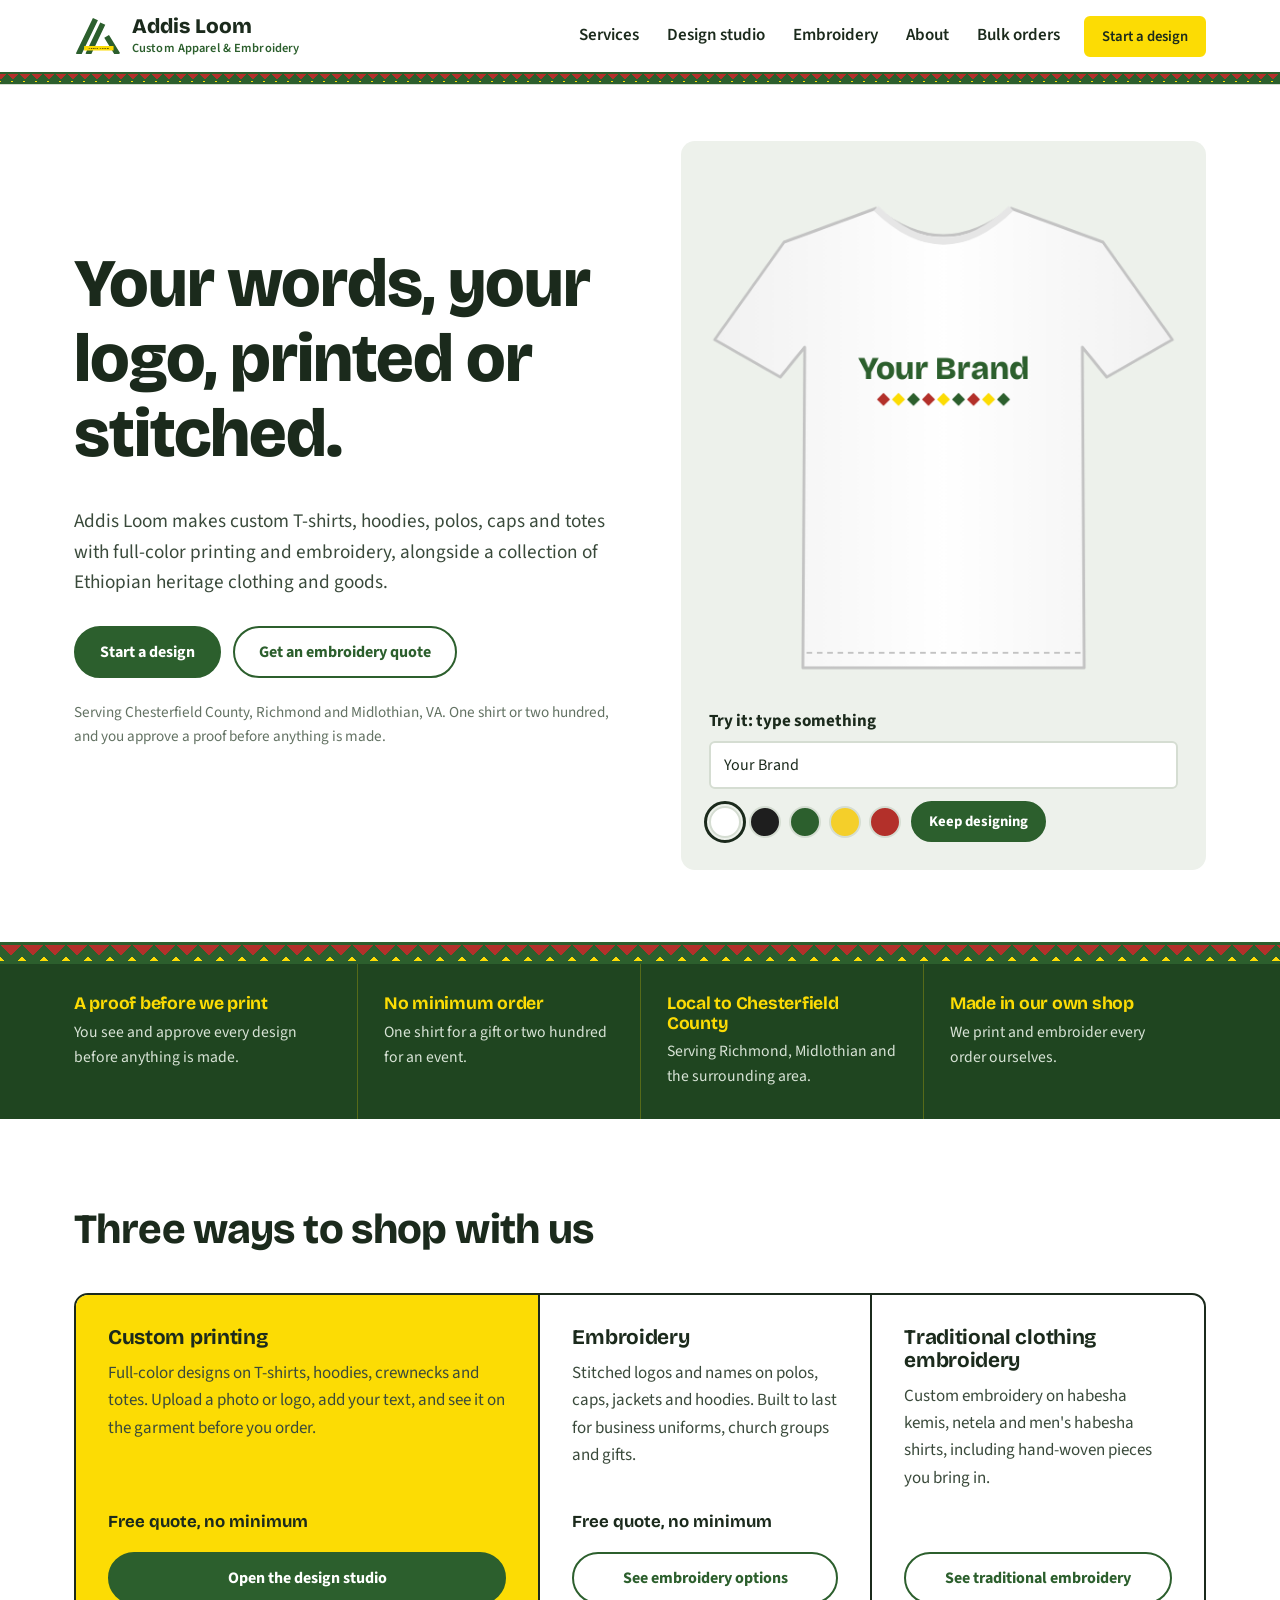
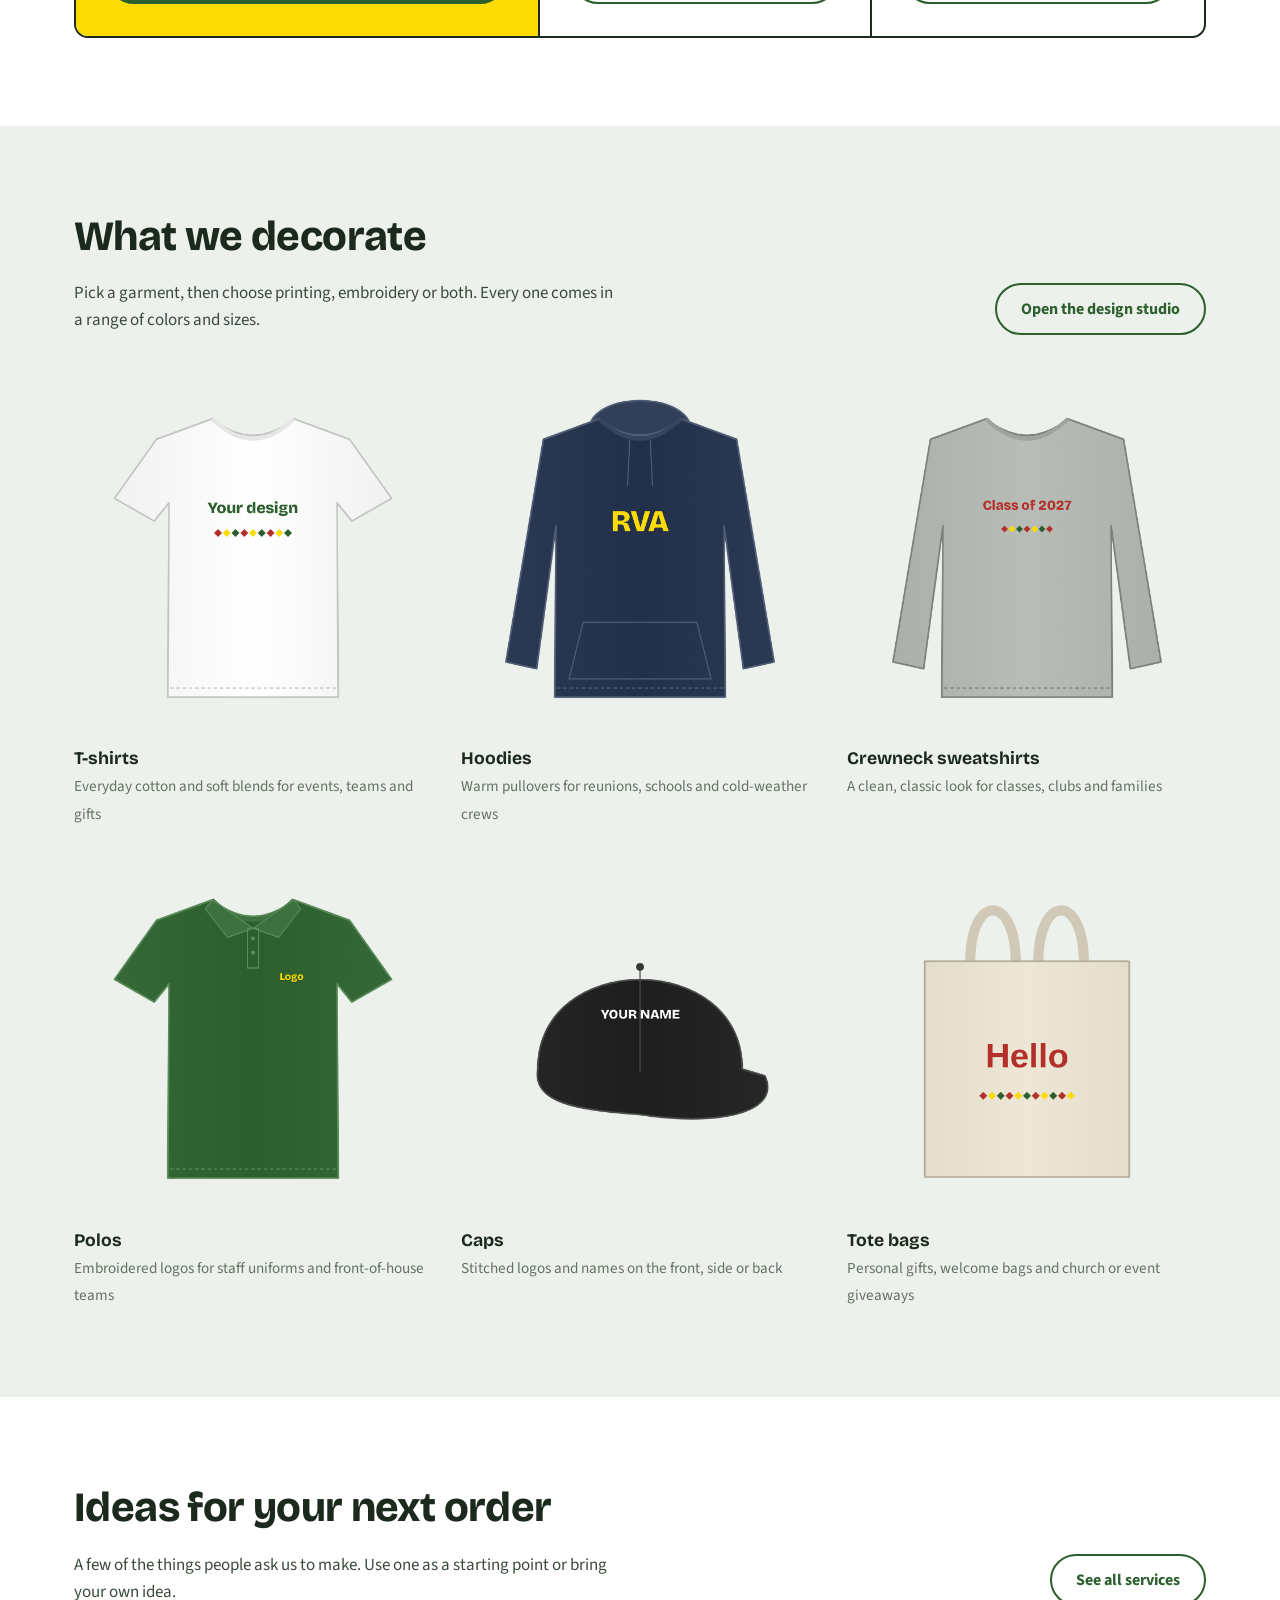
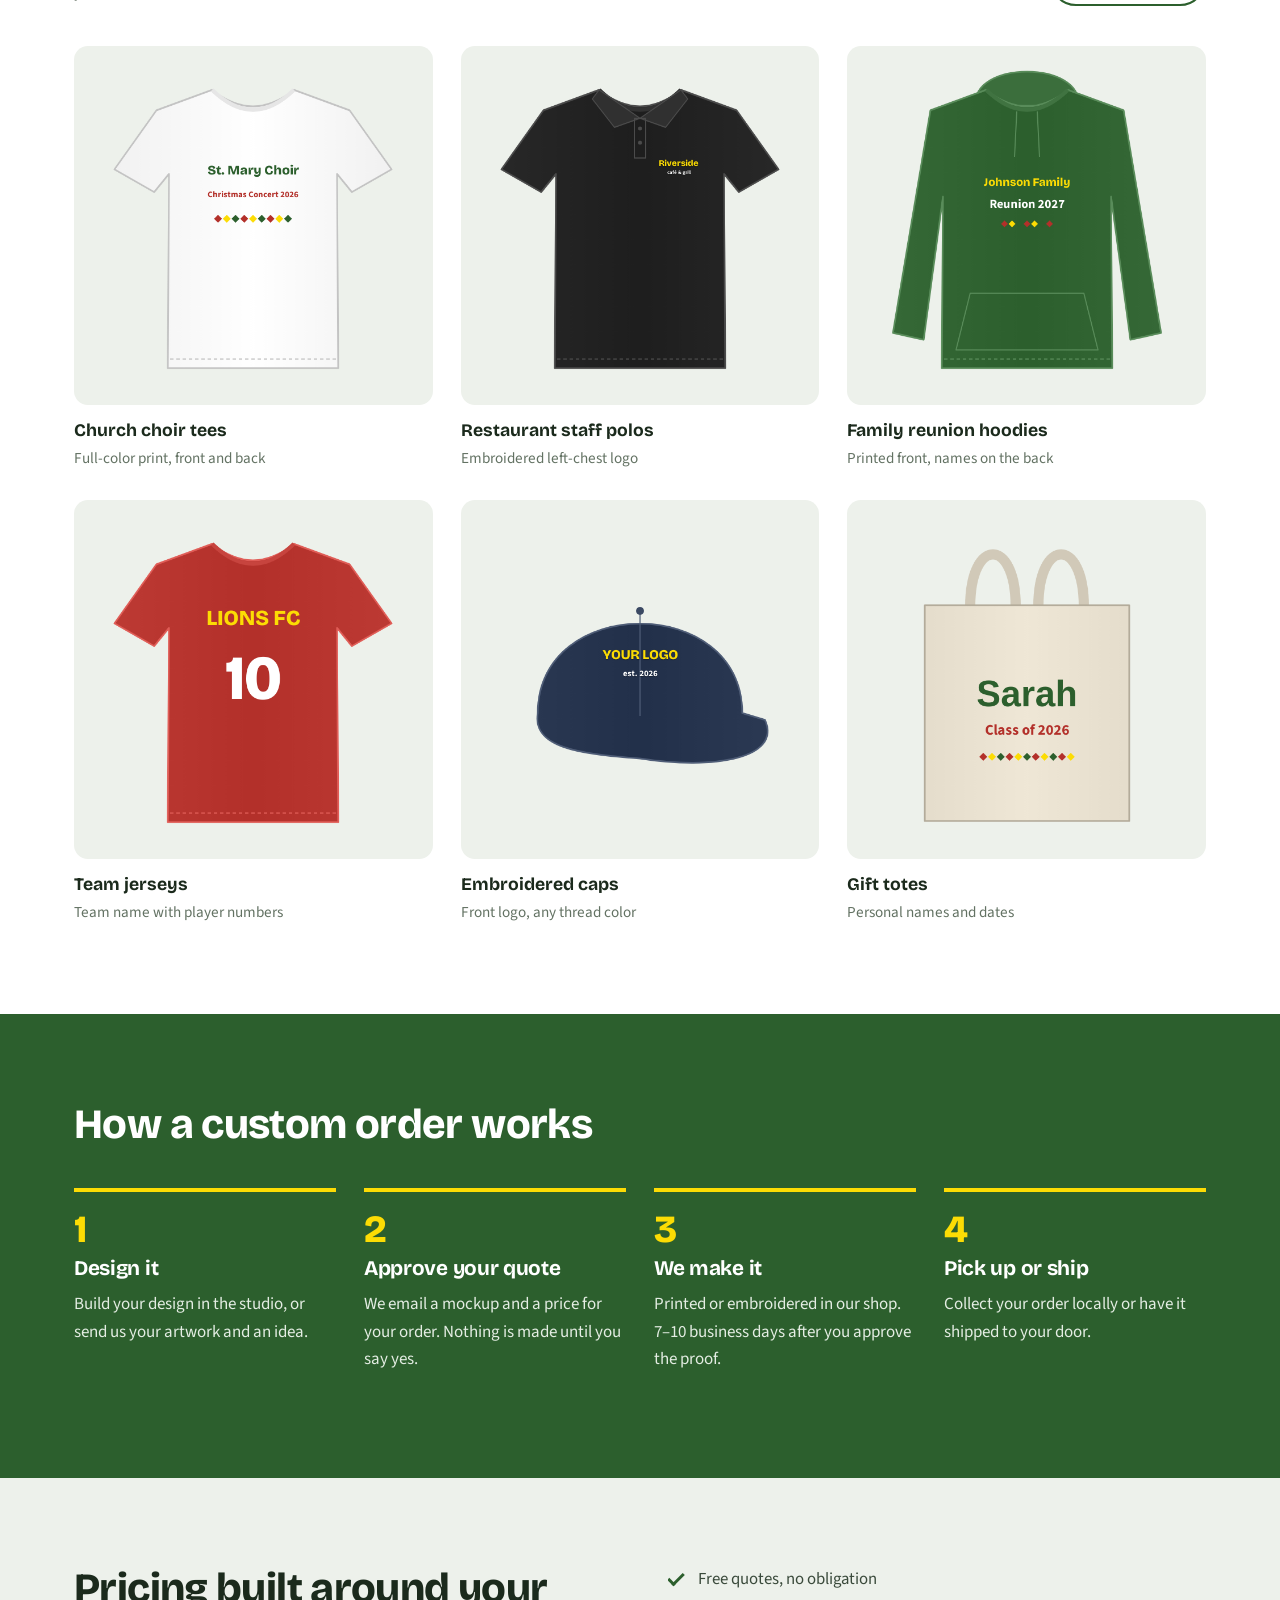
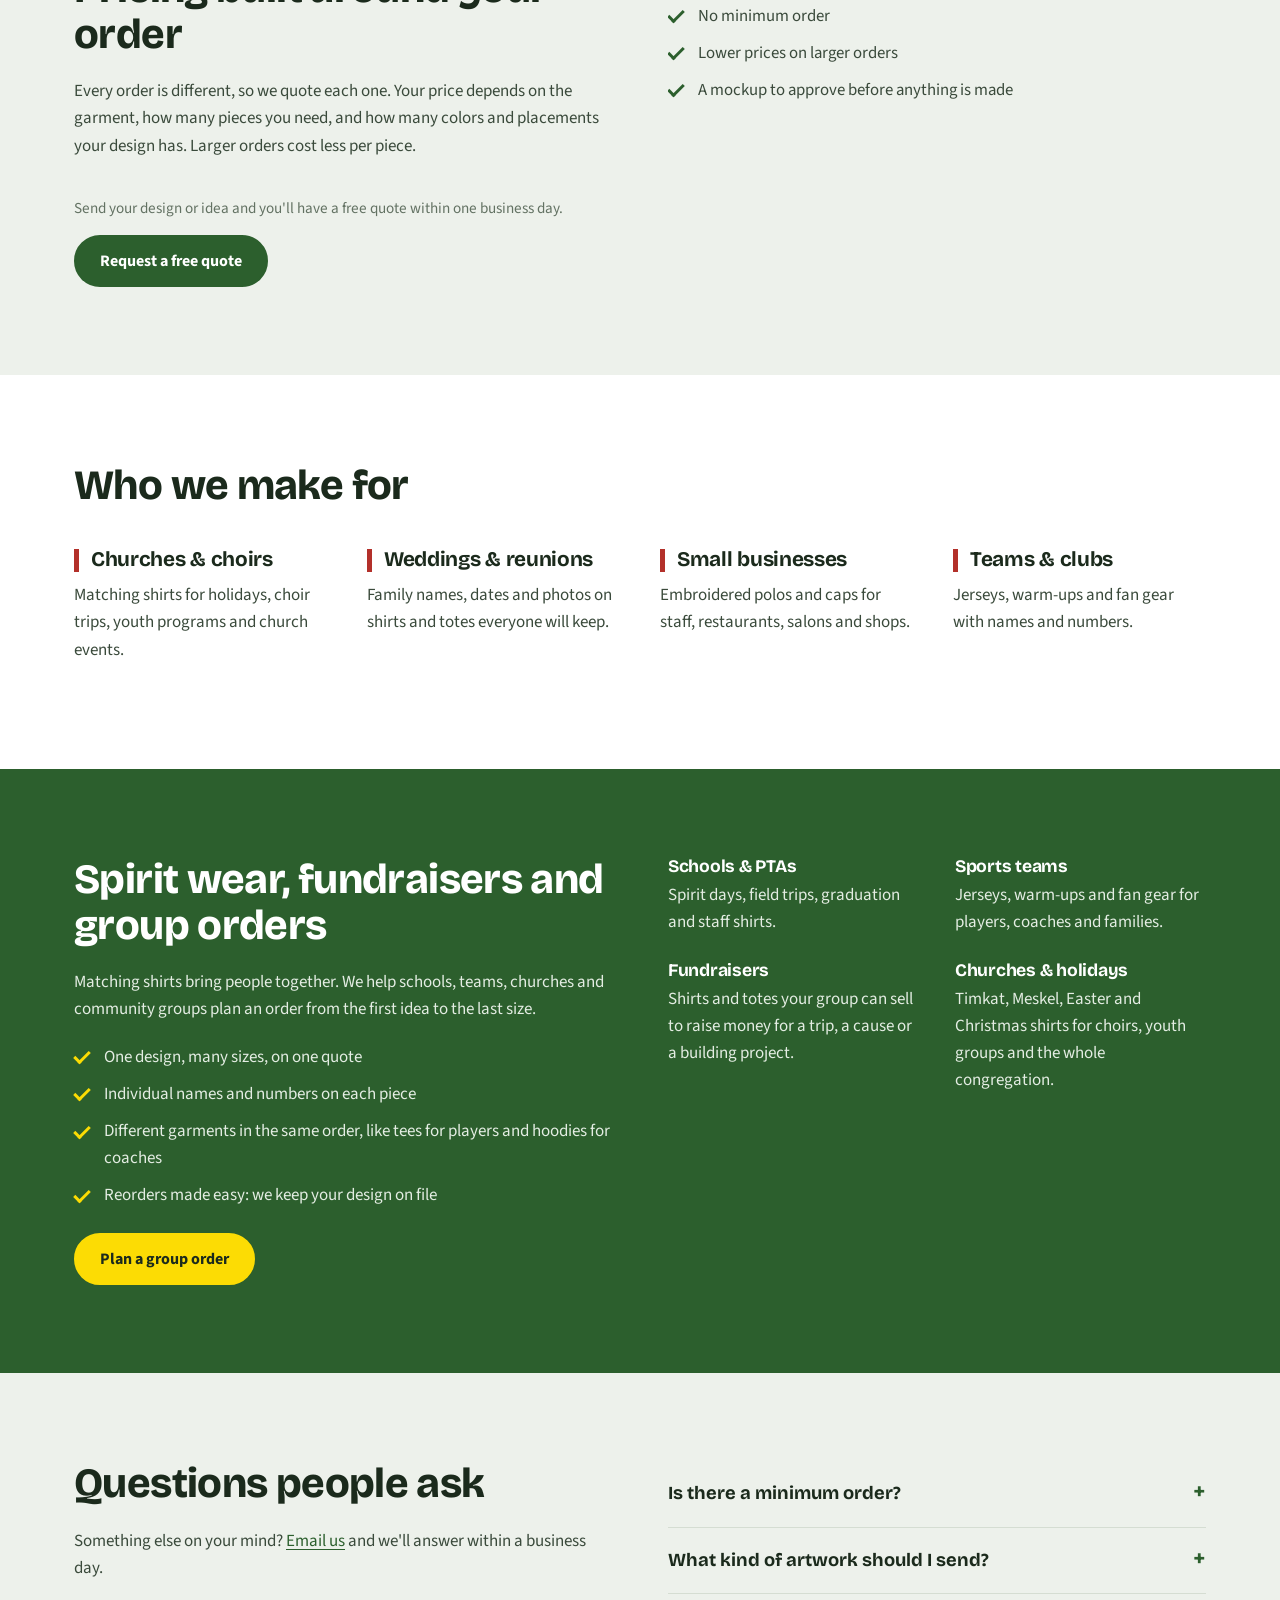
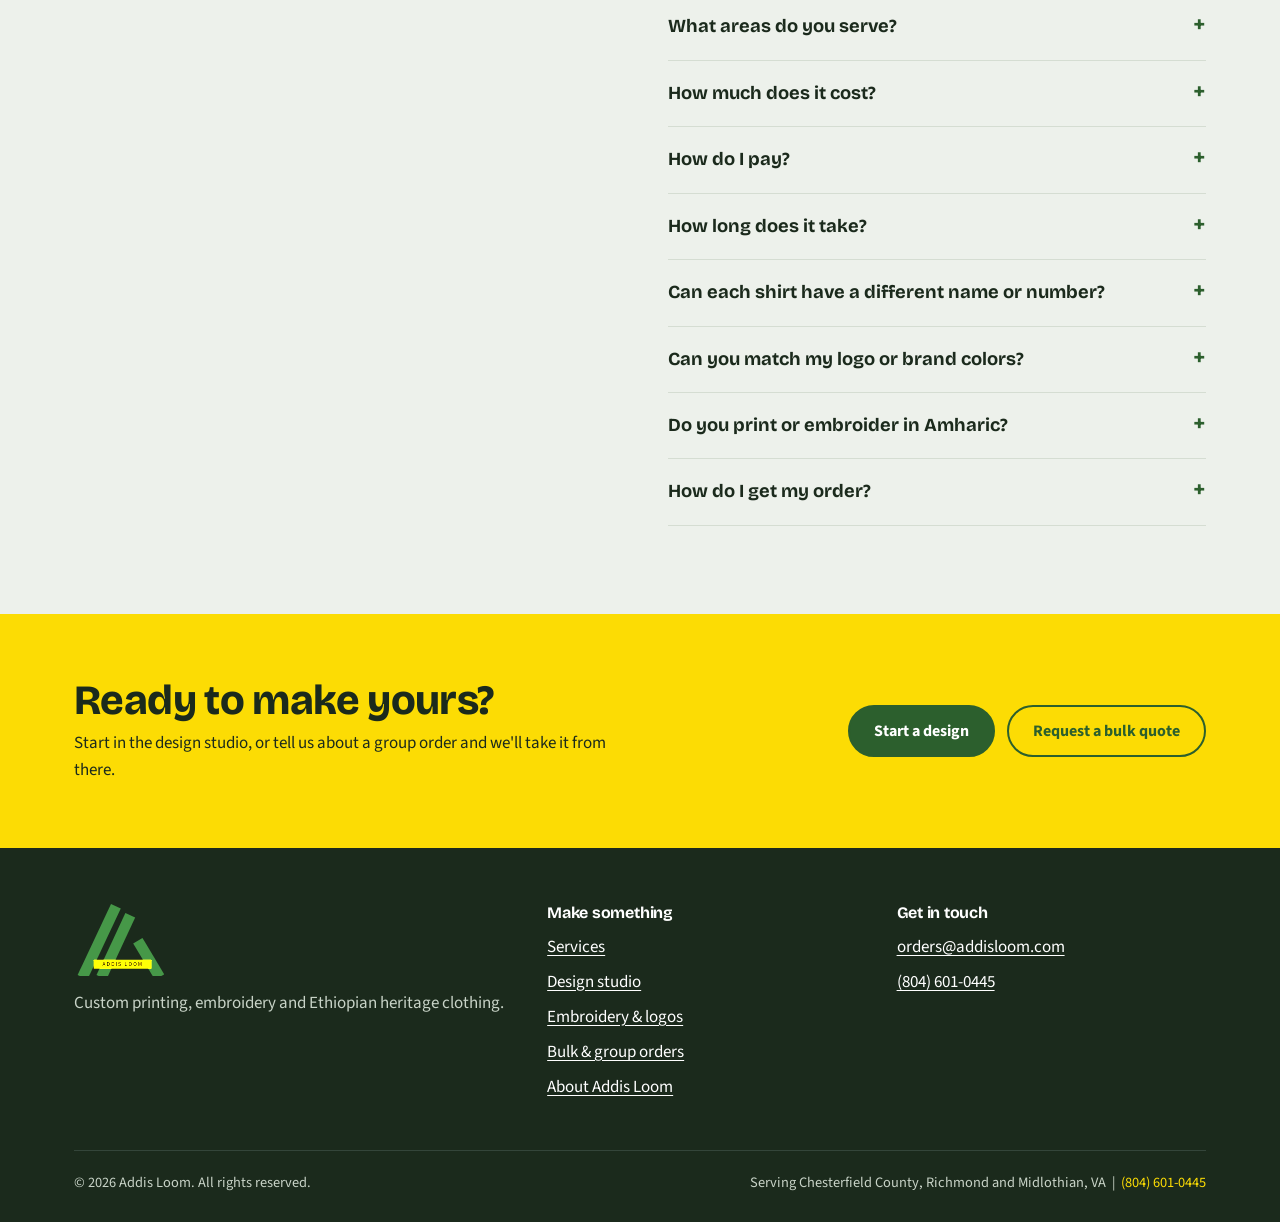
==== commit a35979bc: "Replace Heritage collection card with traditional clothing embroidery" ====
--- a/index.html
+++ b/index.html
@@ -88,10 +88,10 @@
             <a class="btn ghost" href="embroidery.html">See embroidery options</a>
           </div>
           <div class="path">
-            <h3>Heritage collection</h3>
-            <p>Habesha kemis, netela shawls and men's habesha shirts — traditional Ethiopian clothing, available to order here.</p>
+            <h3>Traditional clothing embroidery</h3>
+            <p>Custom embroidery on habesha kemis, netela and men's habesha shirts, including hand-woven pieces you bring in.</p>
             <div class="from">&nbsp;</div>
-            <a class="btn ghost" href="shop.html">Browse the collection</a>
+            <a class="btn ghost" href="embroidery.html#traditional">See traditional embroidery</a>
           </div>
         </div>
       </div>
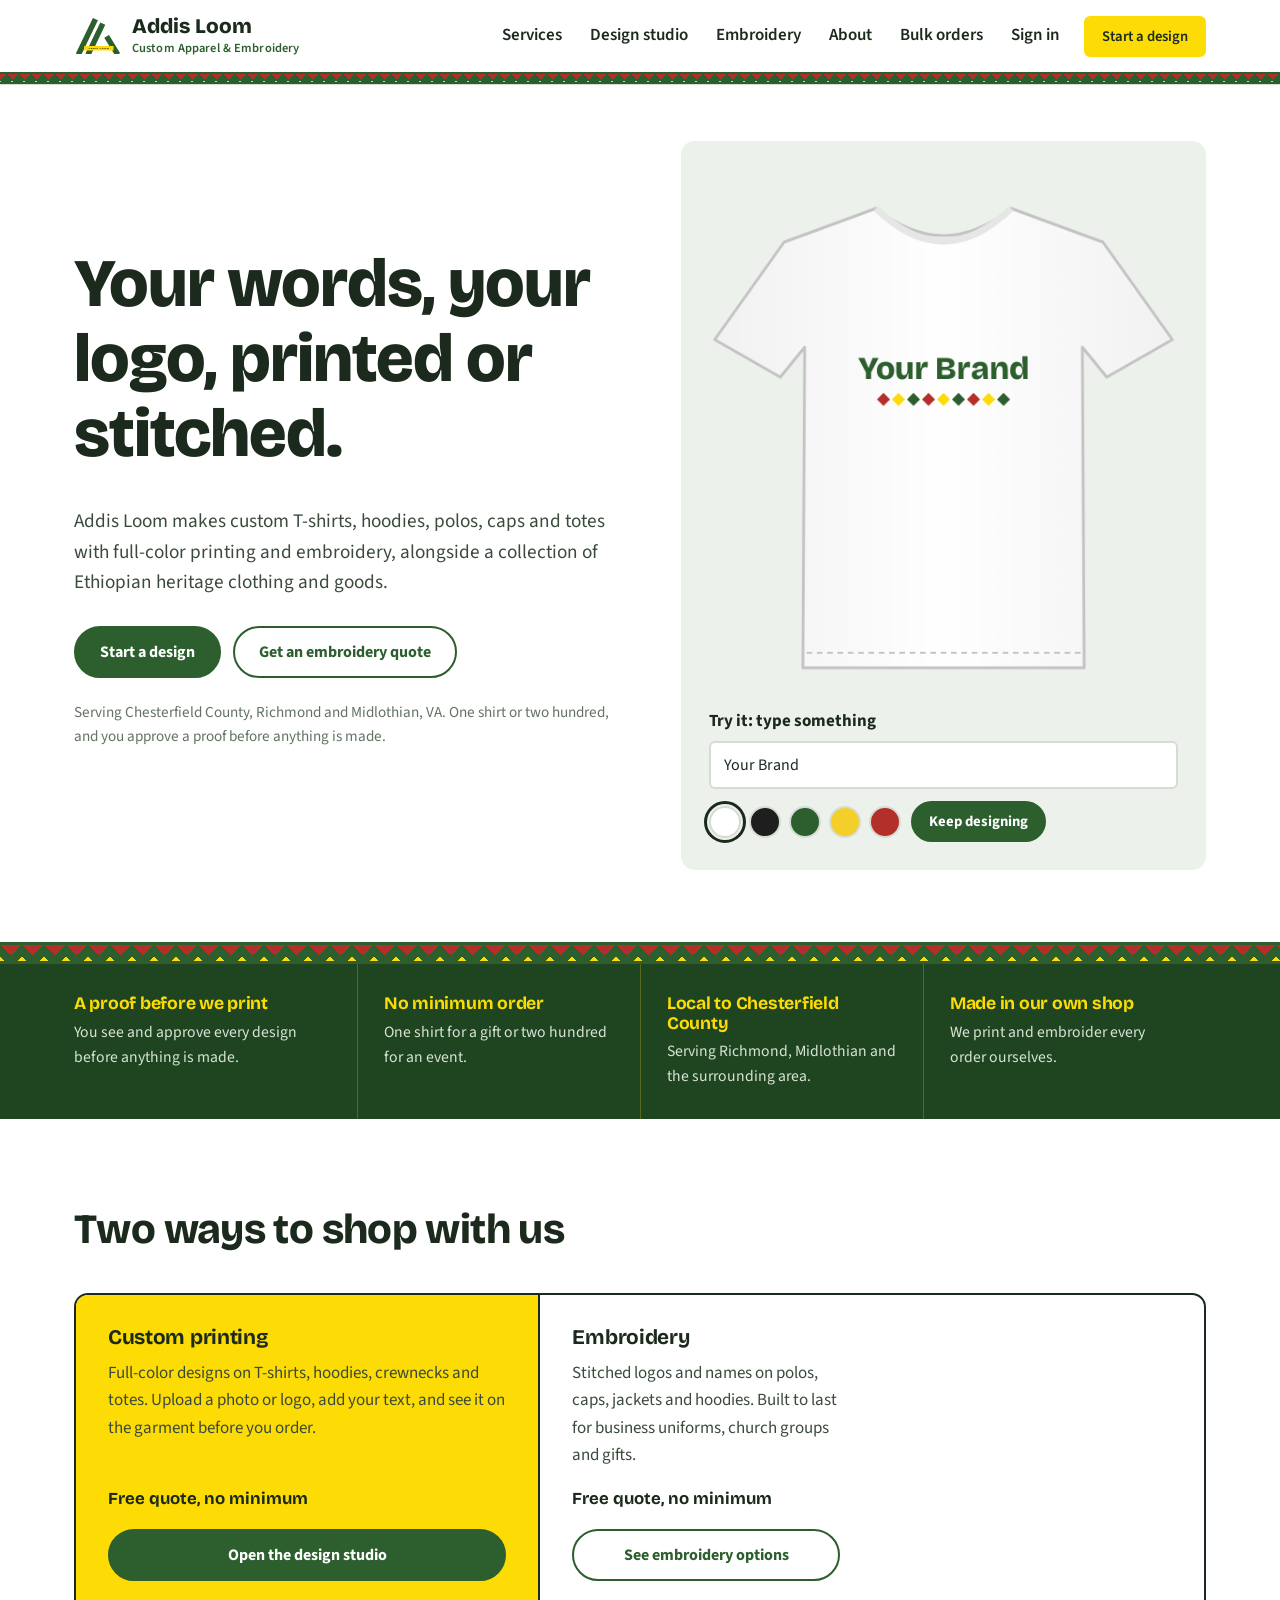
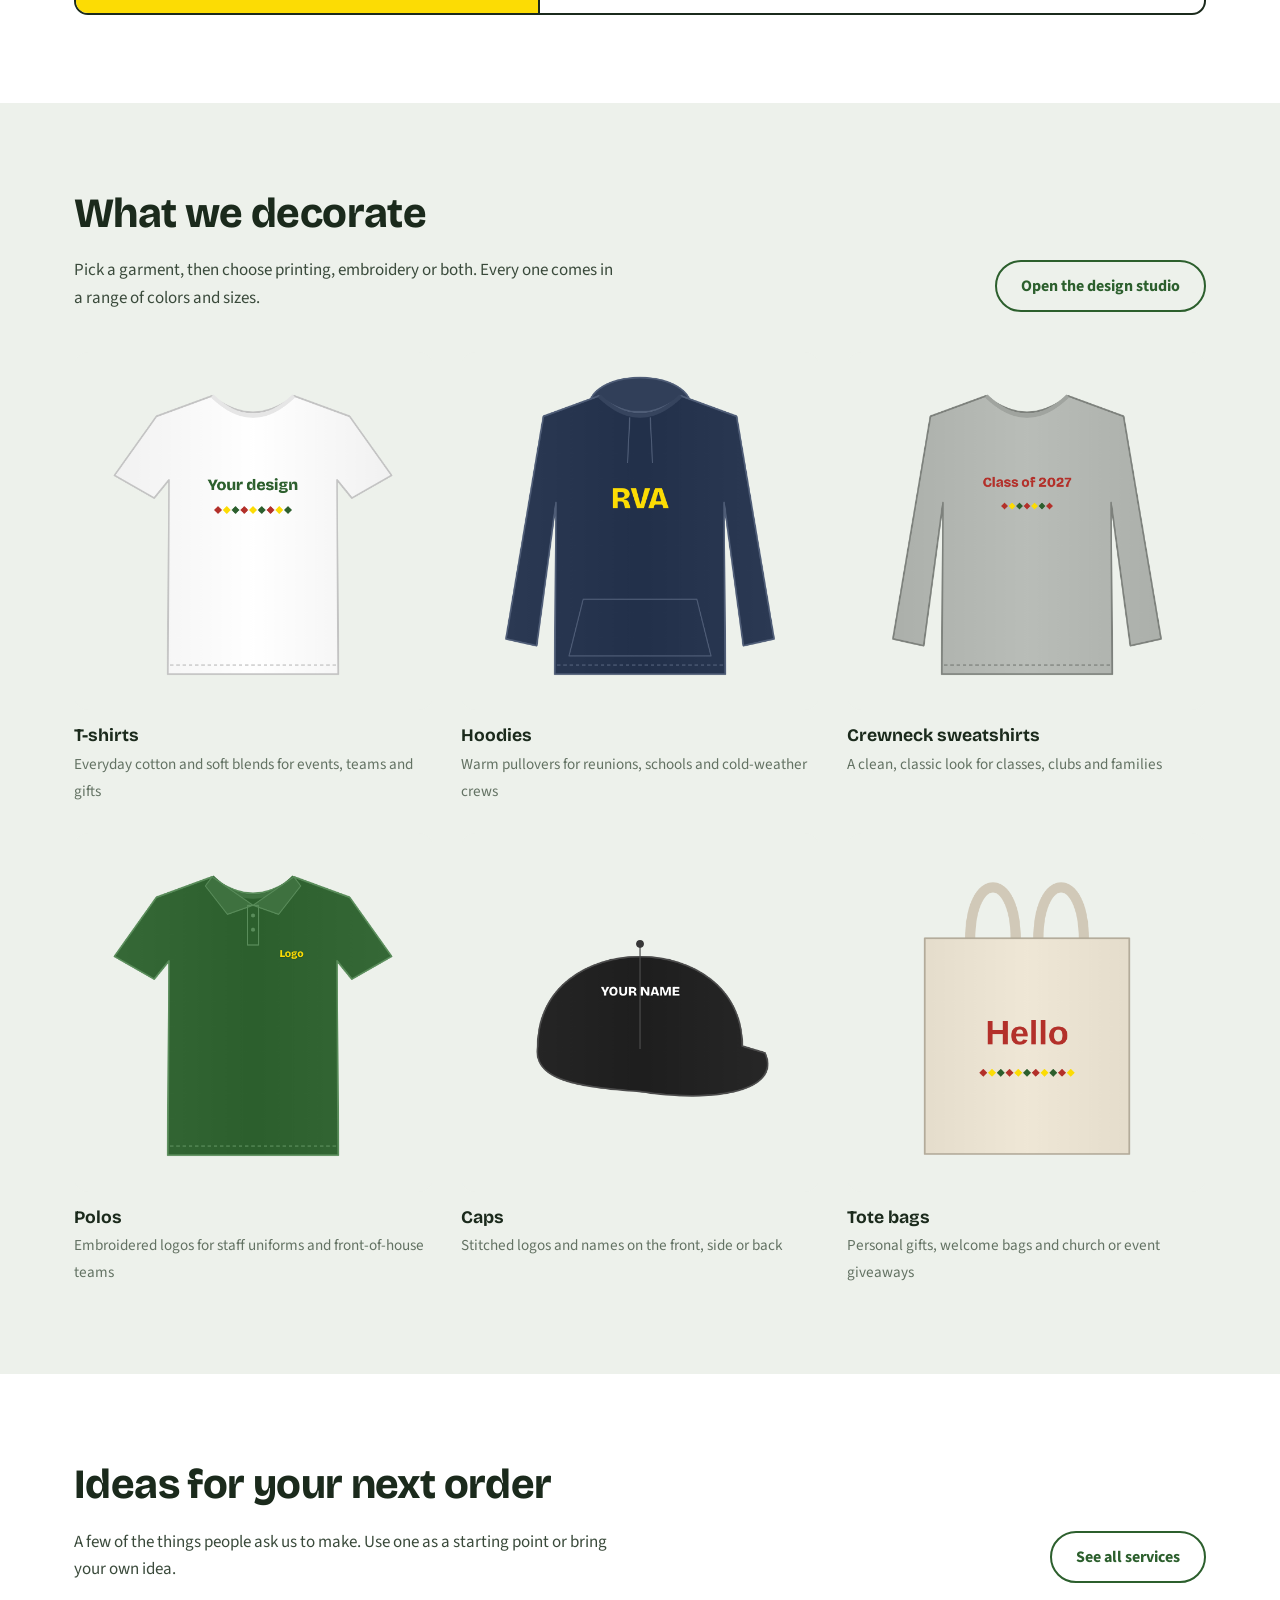
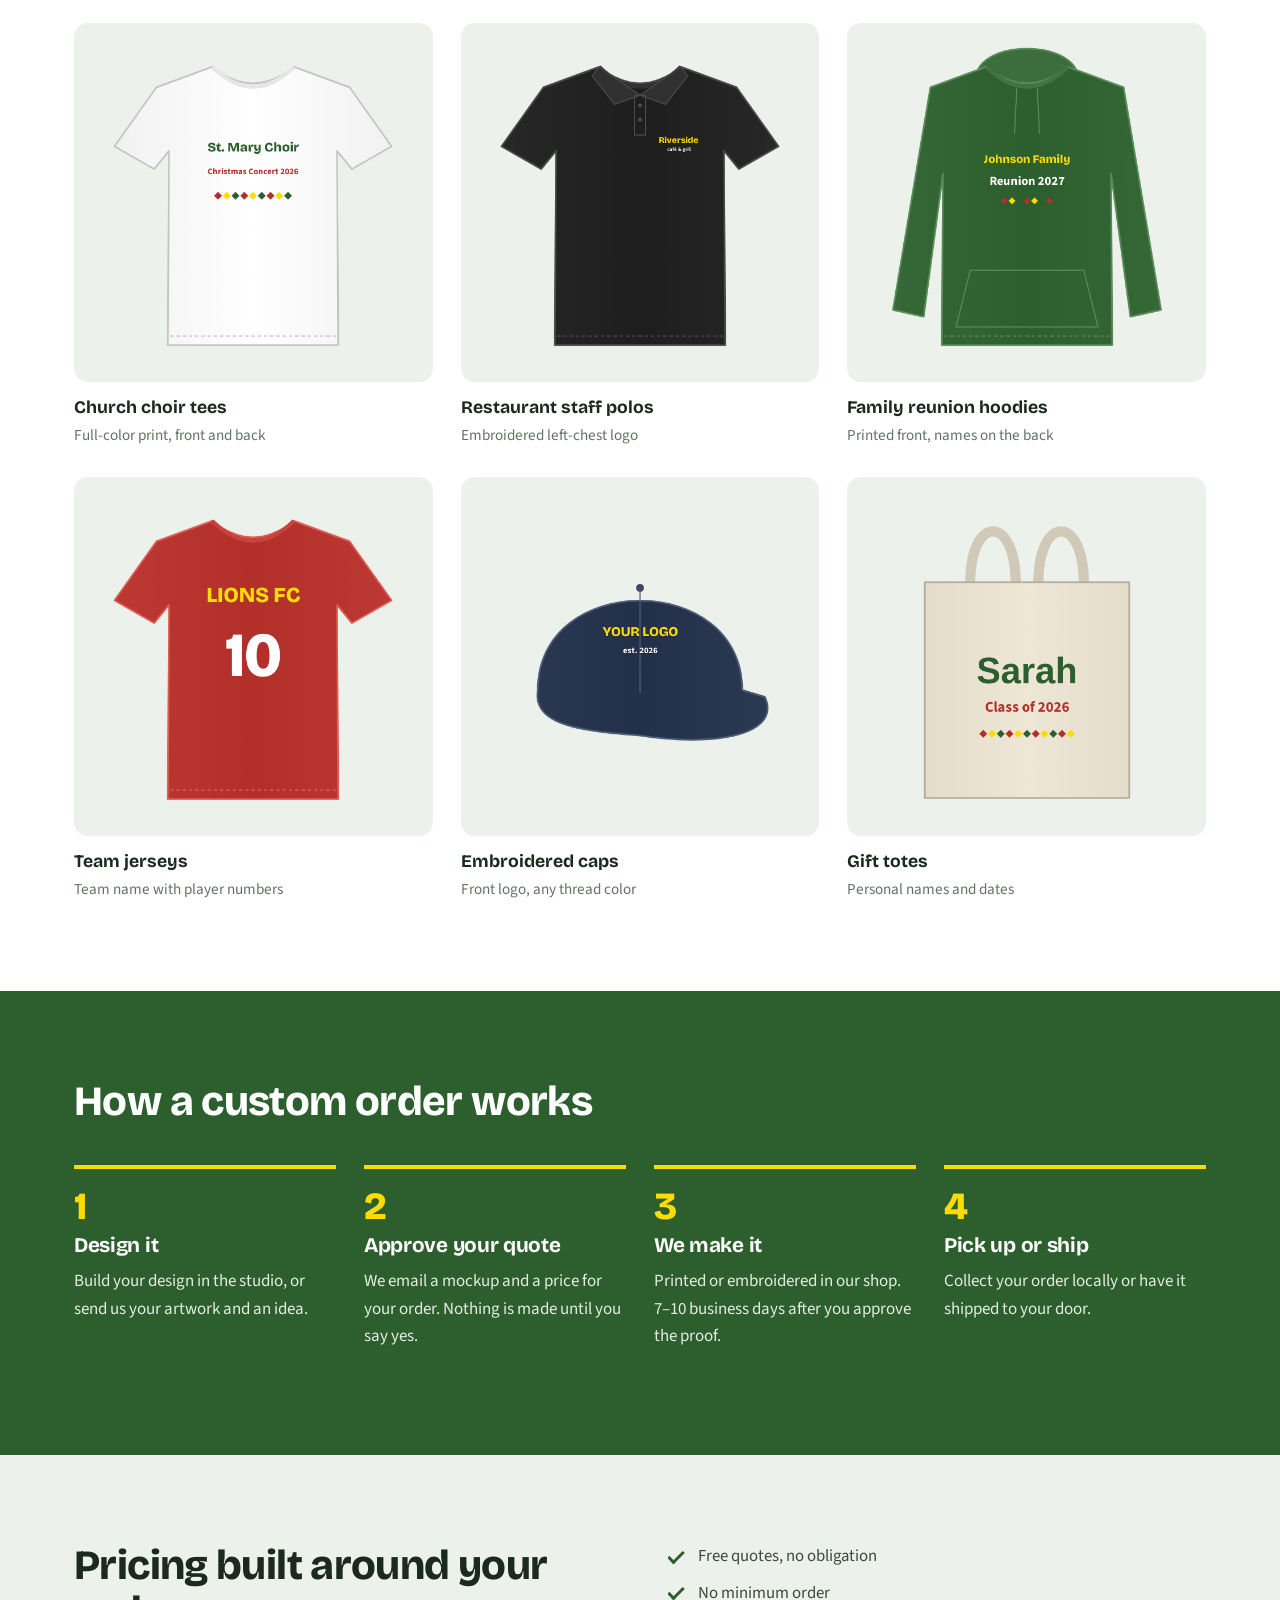
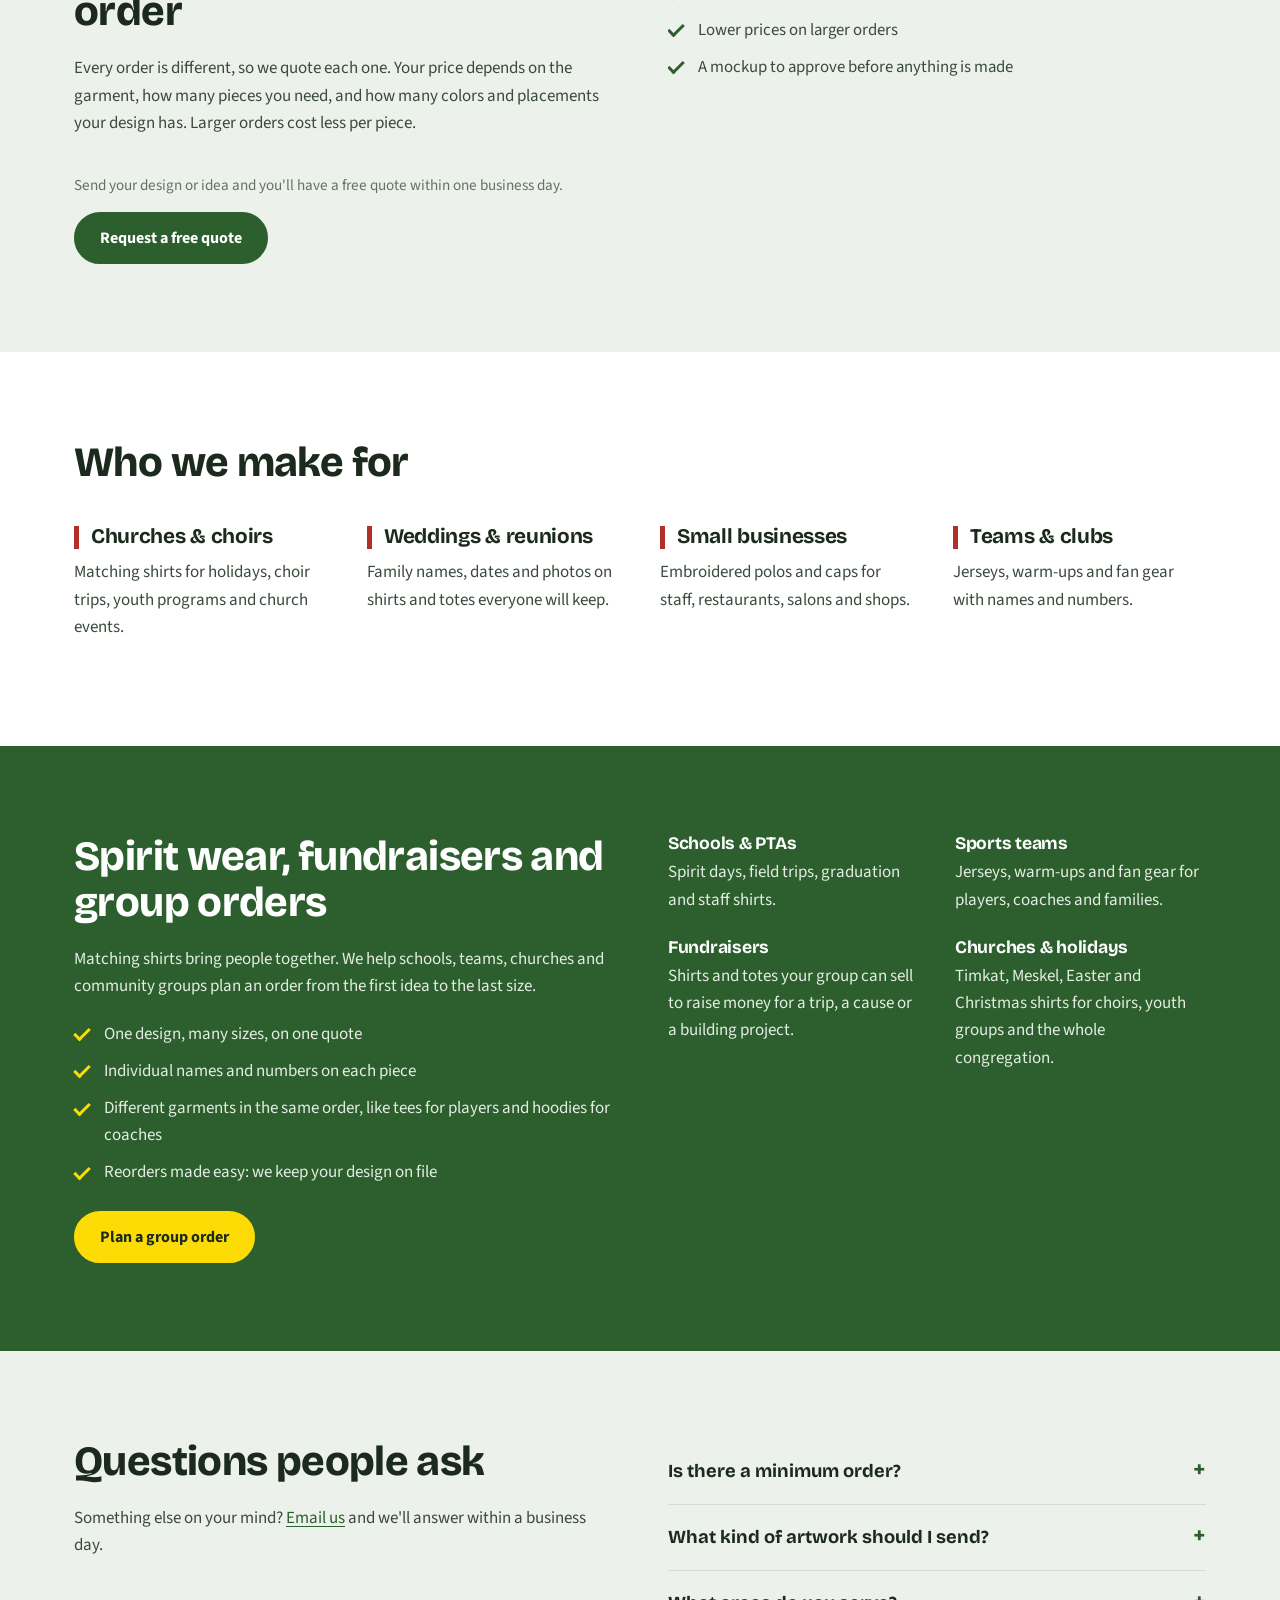
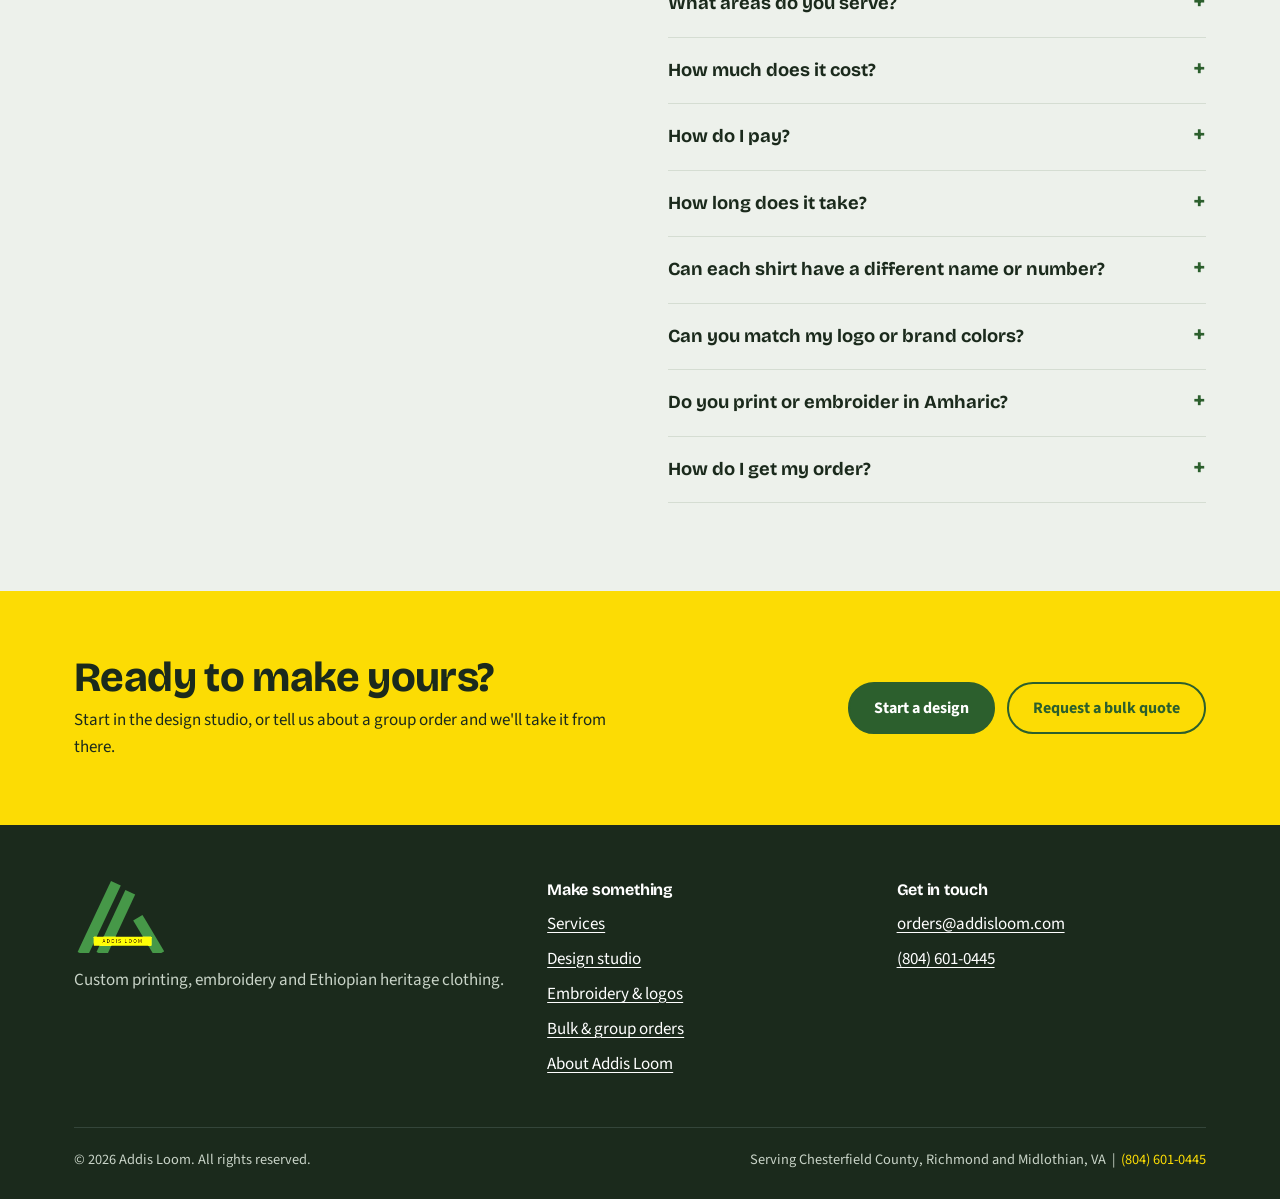
==== commit 8c4d1820: "Remove traditional clothing card from home page Removed the section about traditional clothing embro" ====
--- a/index.html
+++ b/index.html
@@ -72,7 +72,7 @@
     <section class="section">
       <div class="wrap">
         <div class="section-head">
-          <h2>Three ways to shop with us</h2>
+          <h2>Two ways to shop with us</h2>
         </div>
         <div class="paths">
           <div class="path lead">
@@ -86,12 +86,6 @@
             <p>Stitched logos and names on polos, caps, jackets and hoodies. Built to last for business uniforms, church groups and gifts.</p>
             <div class="from" id="fromEmb"></div>
             <a class="btn ghost" href="embroidery.html">See embroidery options</a>
-          </div>
-          <div class="path">
-            <h3>Traditional clothing embroidery</h3>
-            <p>Custom embroidery on habesha kemis, netela and men's habesha shirts, including hand-woven pieces you bring in.</p>
-            <div class="from">&nbsp;</div>
-            <a class="btn ghost" href="embroidery.html#traditional">See traditional embroidery</a>
           </div>
         </div>
       </div>
@@ -216,7 +210,7 @@
           <details><summary>What kind of artwork should I send?</summary><p>A high-resolution PNG, PDF, SVG or AI file works best. A phone photo of a sketch is fine for a starting point — we'll clean it up and send a proof.</p></details>
           <details><summary>What areas do you serve?</summary><p>We're based in Chesterfield County and serve customers across Richmond, Midlothian and the surrounding area. Orders can also be shipped.</p></details>
           <details><summary>How much does it cost?</summary><p>It depends on the garment, the number of pieces, and how many colors and placements your design has. Send your design or idea and we'll reply with a free quote within one business day. Larger orders cost less per piece.</p></details>
-          <details><summary>How do I pay?</summary><p>After you approve your quote and proof, we send a secure invoice that you can pay online by card.</p></details>
+          <details><summary>How do I pay?</summary><p>After you approve your quote and proof, we email you a secure Stripe invoice that you can pay online by card. You don't need an account. If you've saved your details with Stripe's Link before, just enter your email and a one-time code to check out faster.</p></details>
           <details><summary>How long does it take?</summary><p id="faqTurn"></p></details>
           <details><summary>Can each shirt have a different name or number?</summary><p>Yes. Send a list of names, numbers and sizes with your order and we'll put each one on its own piece. It's popular for teams, choirs and family reunions.</p></details>
           <details><summary>Can you match my logo or brand colors?</summary><p>We match your colors as closely as ink and thread allow, and you'll see the result on your proof before anything is made.</p></details>
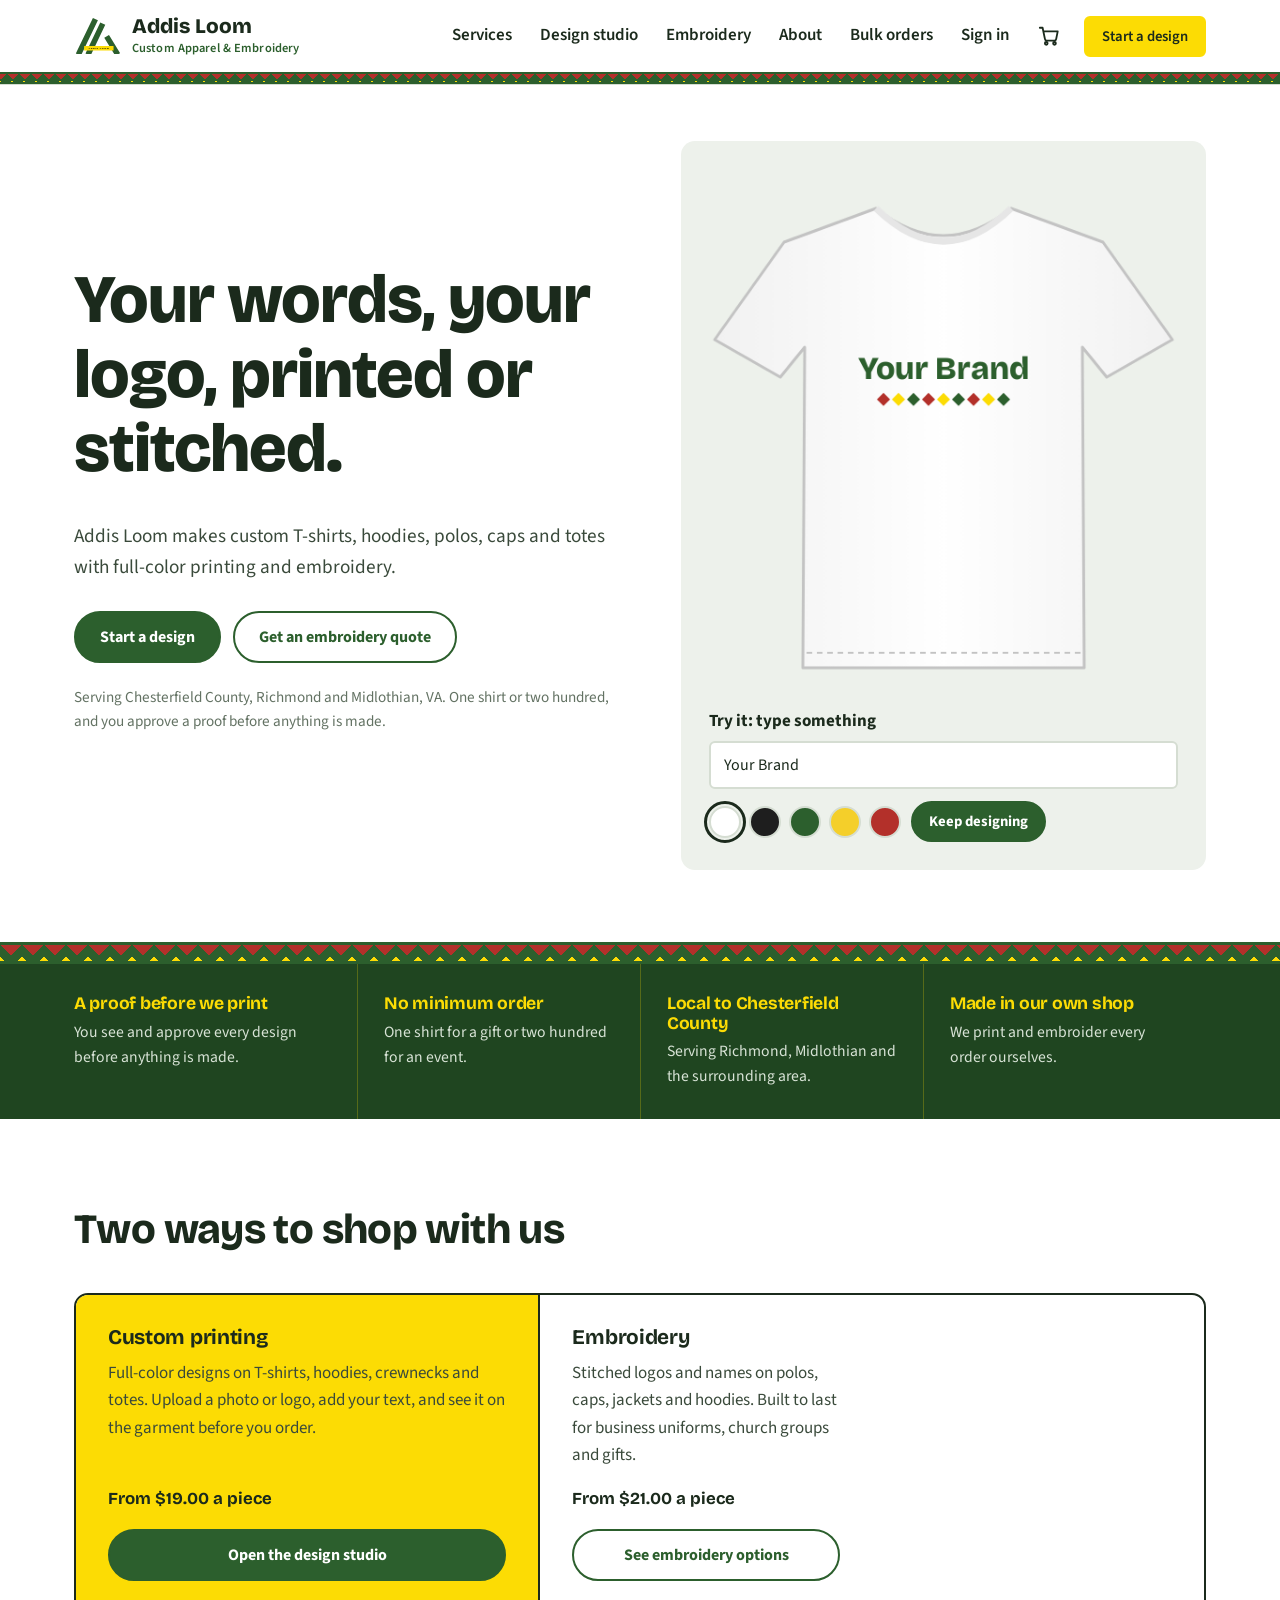
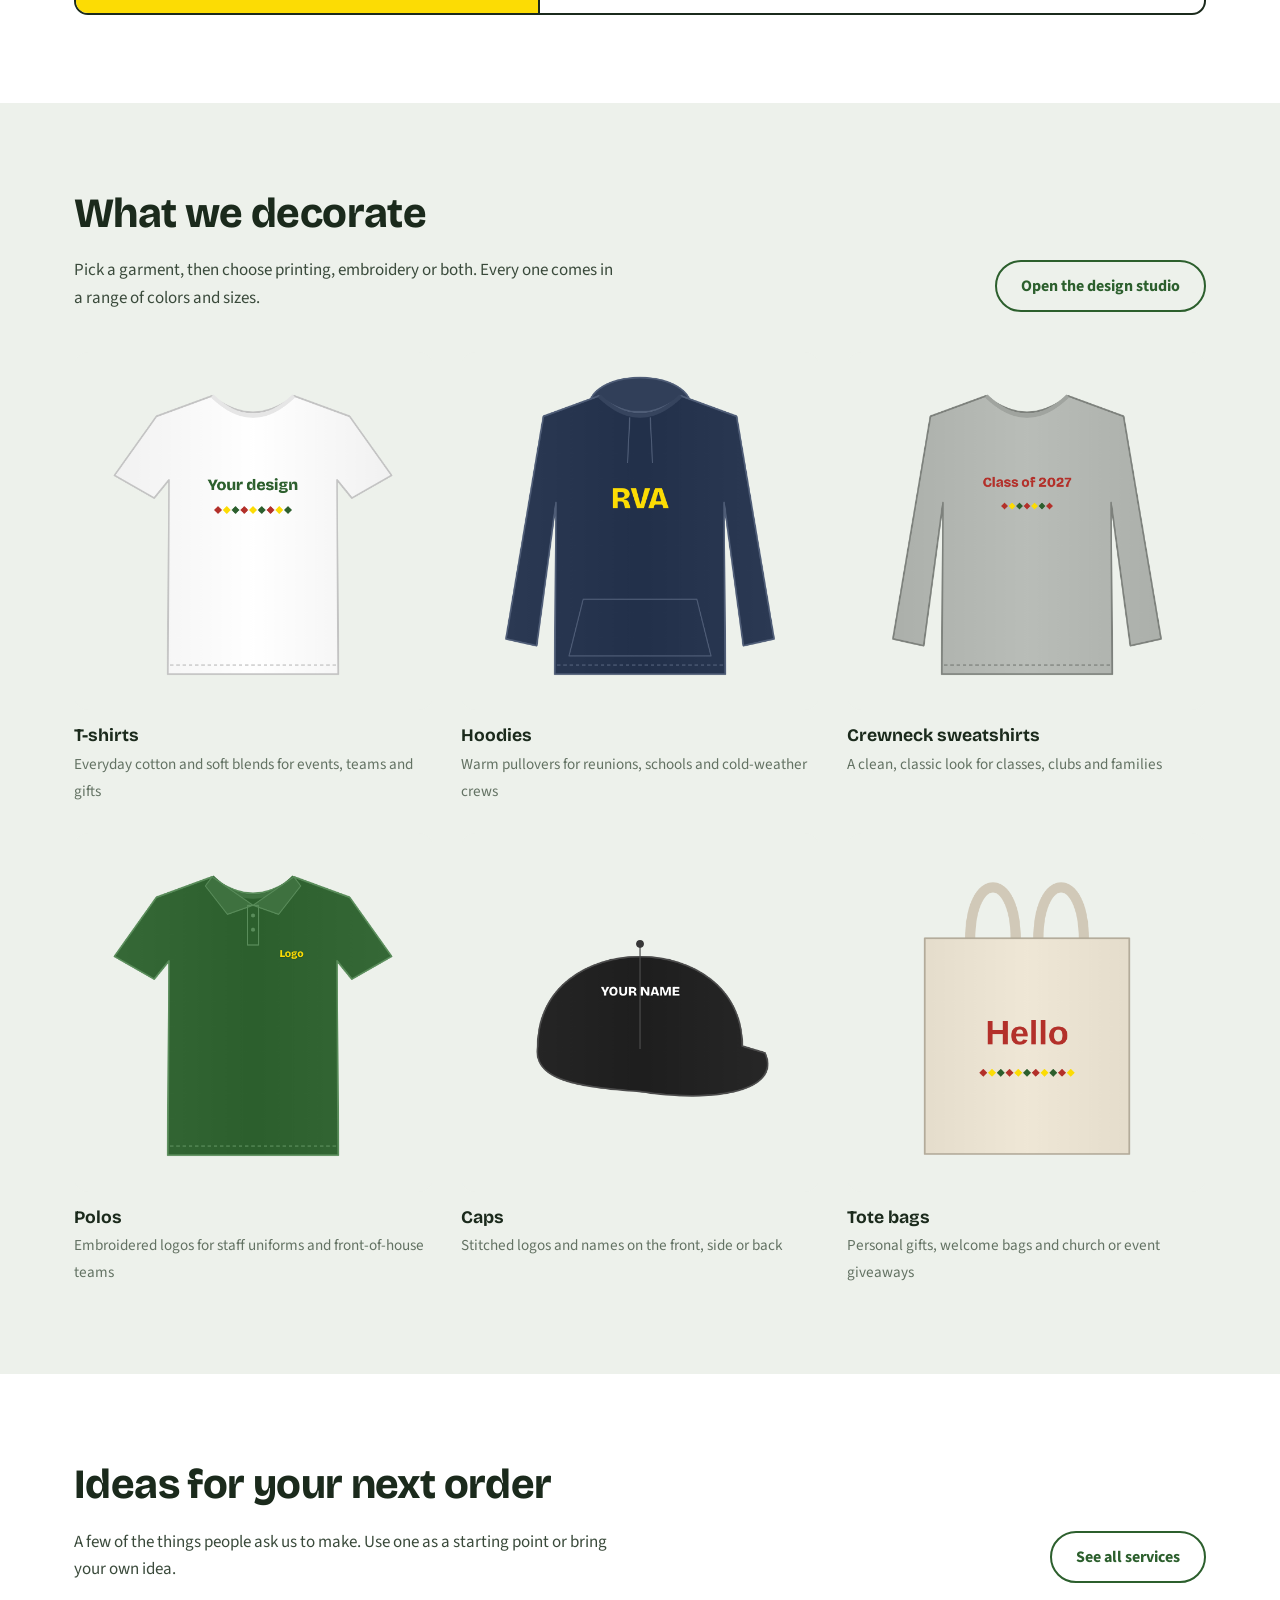
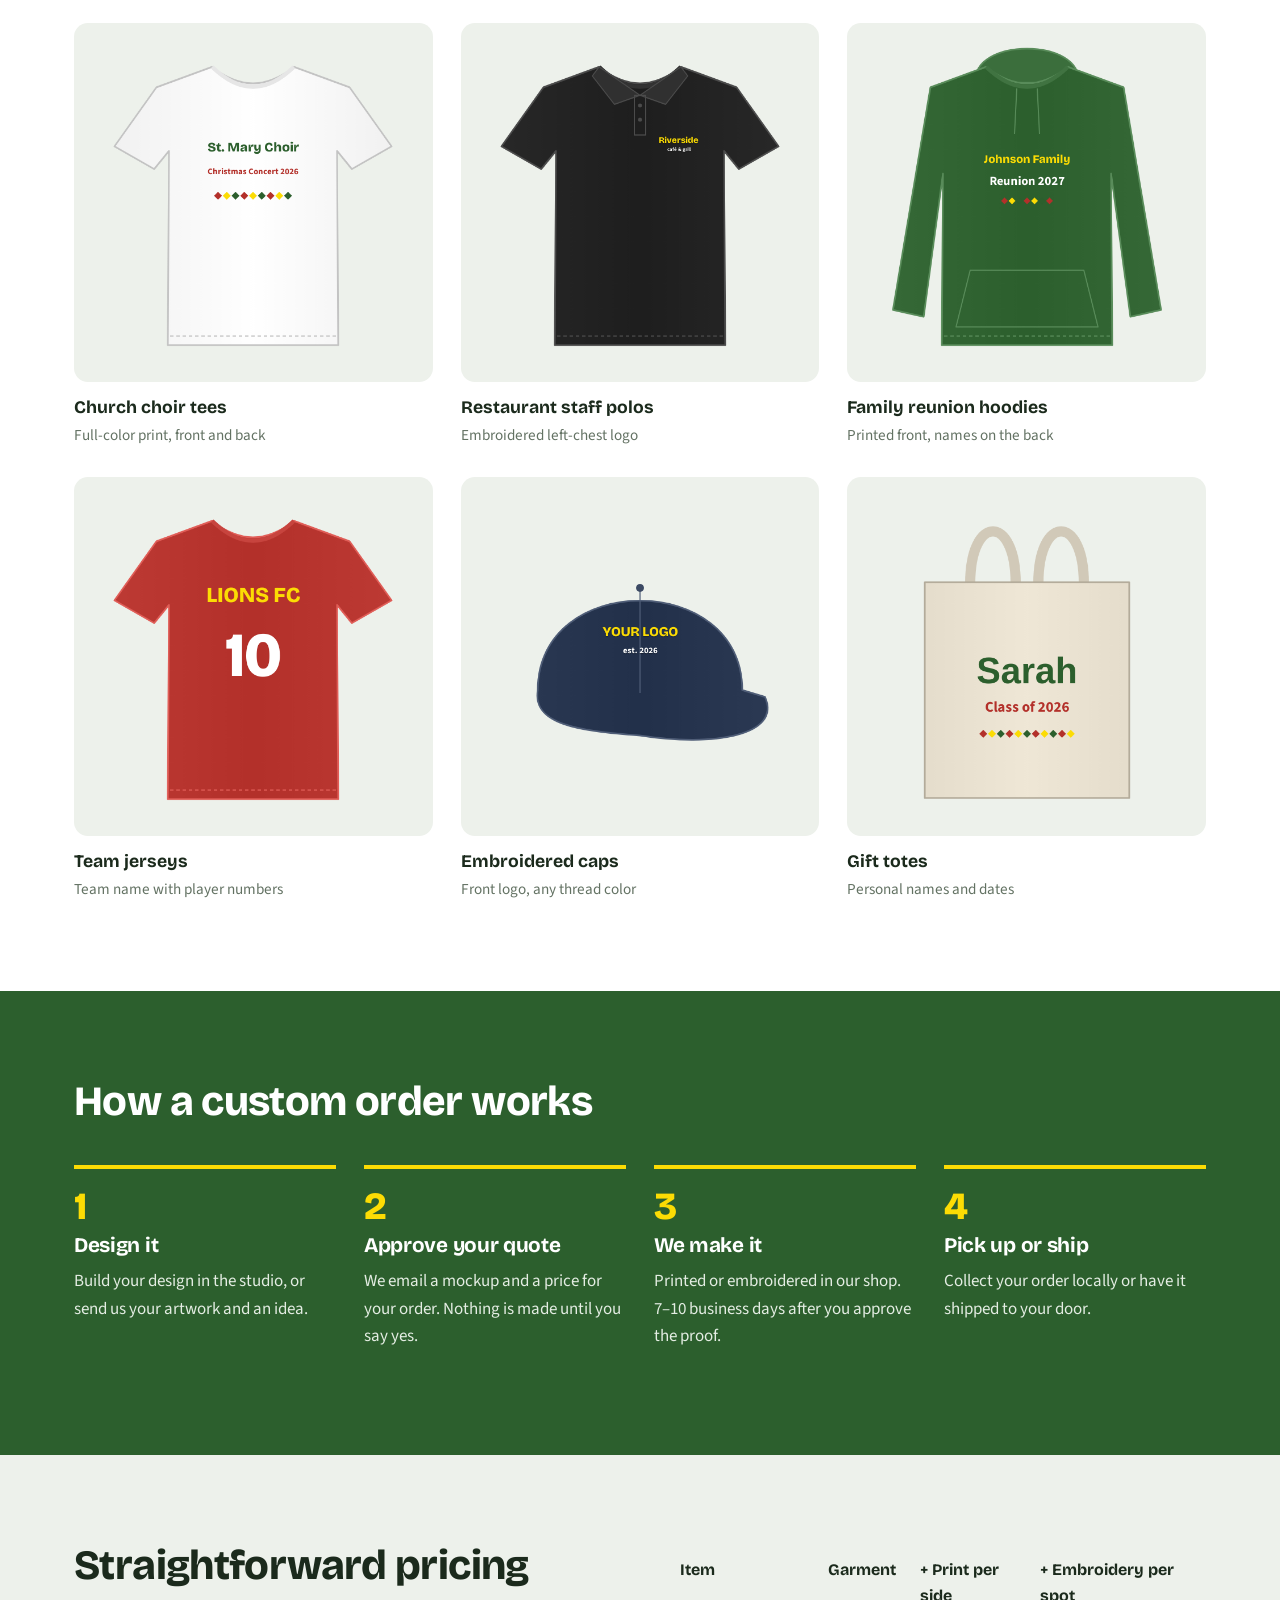
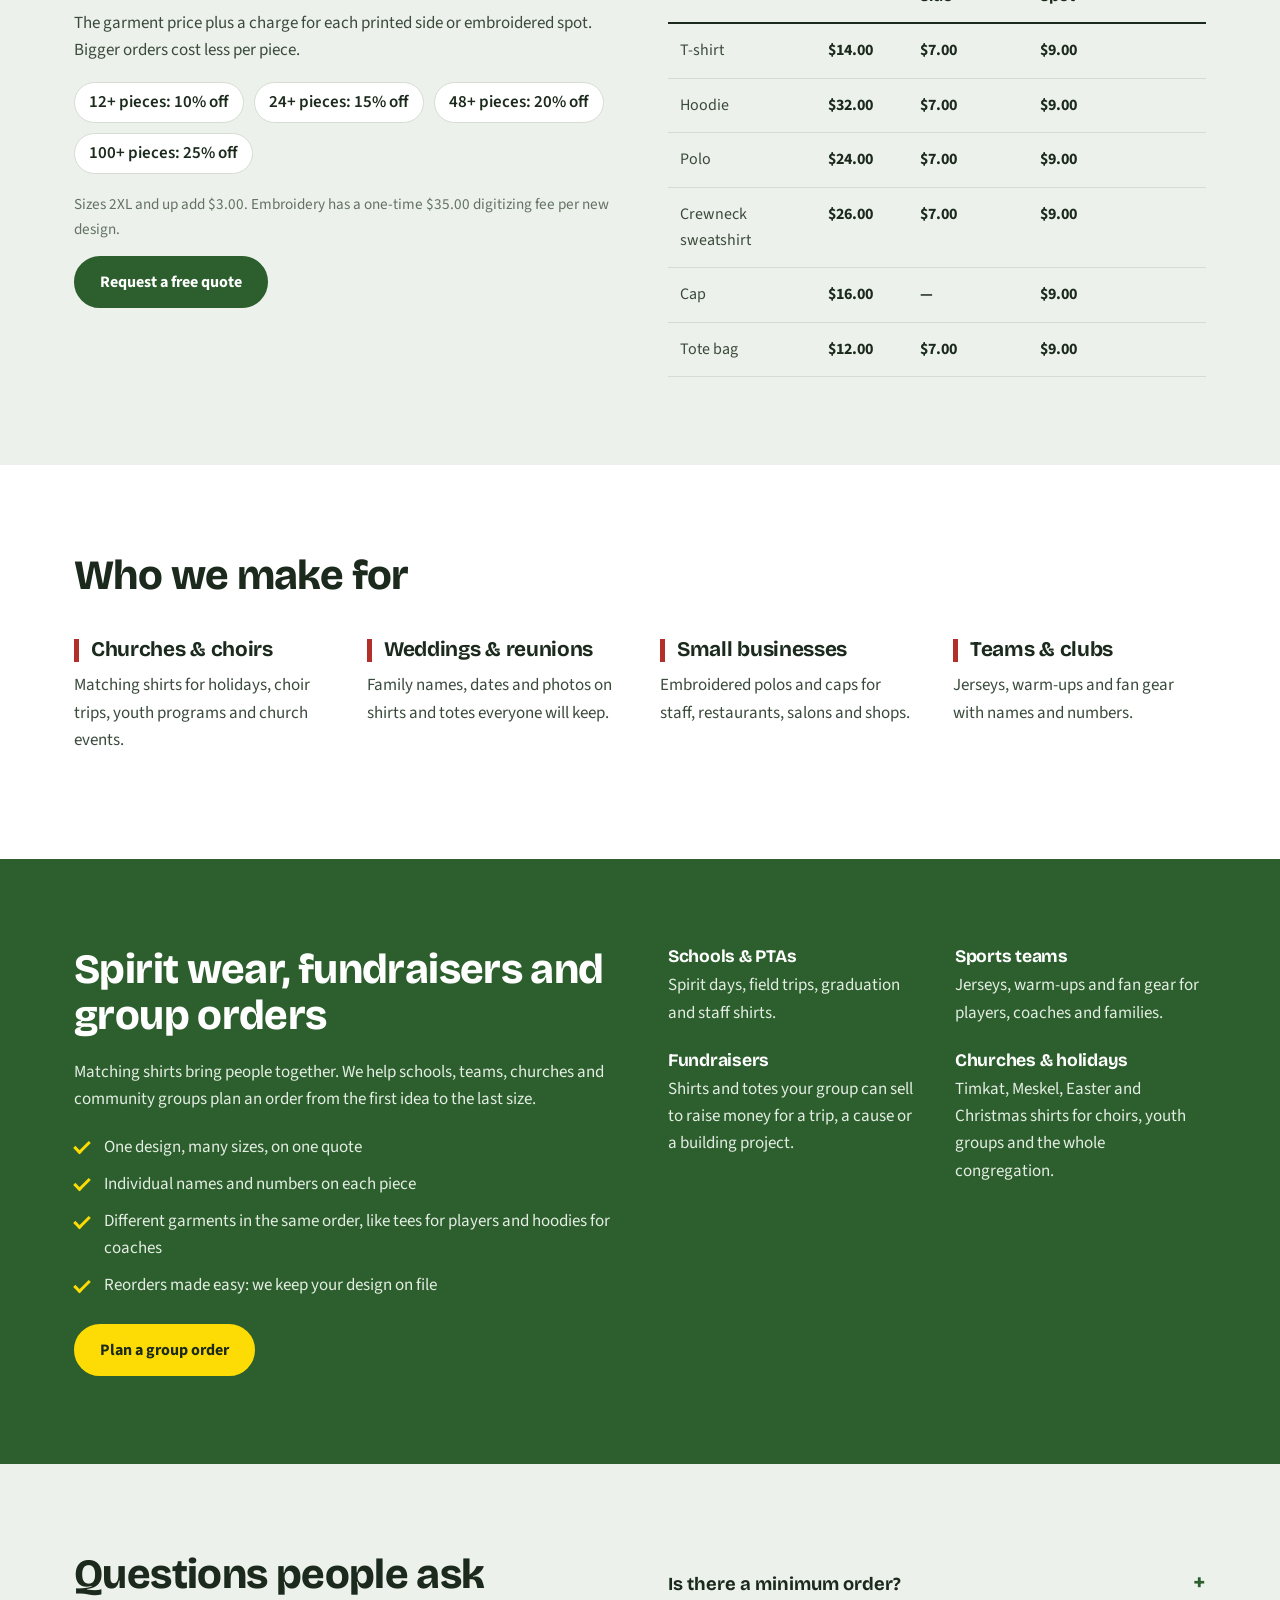
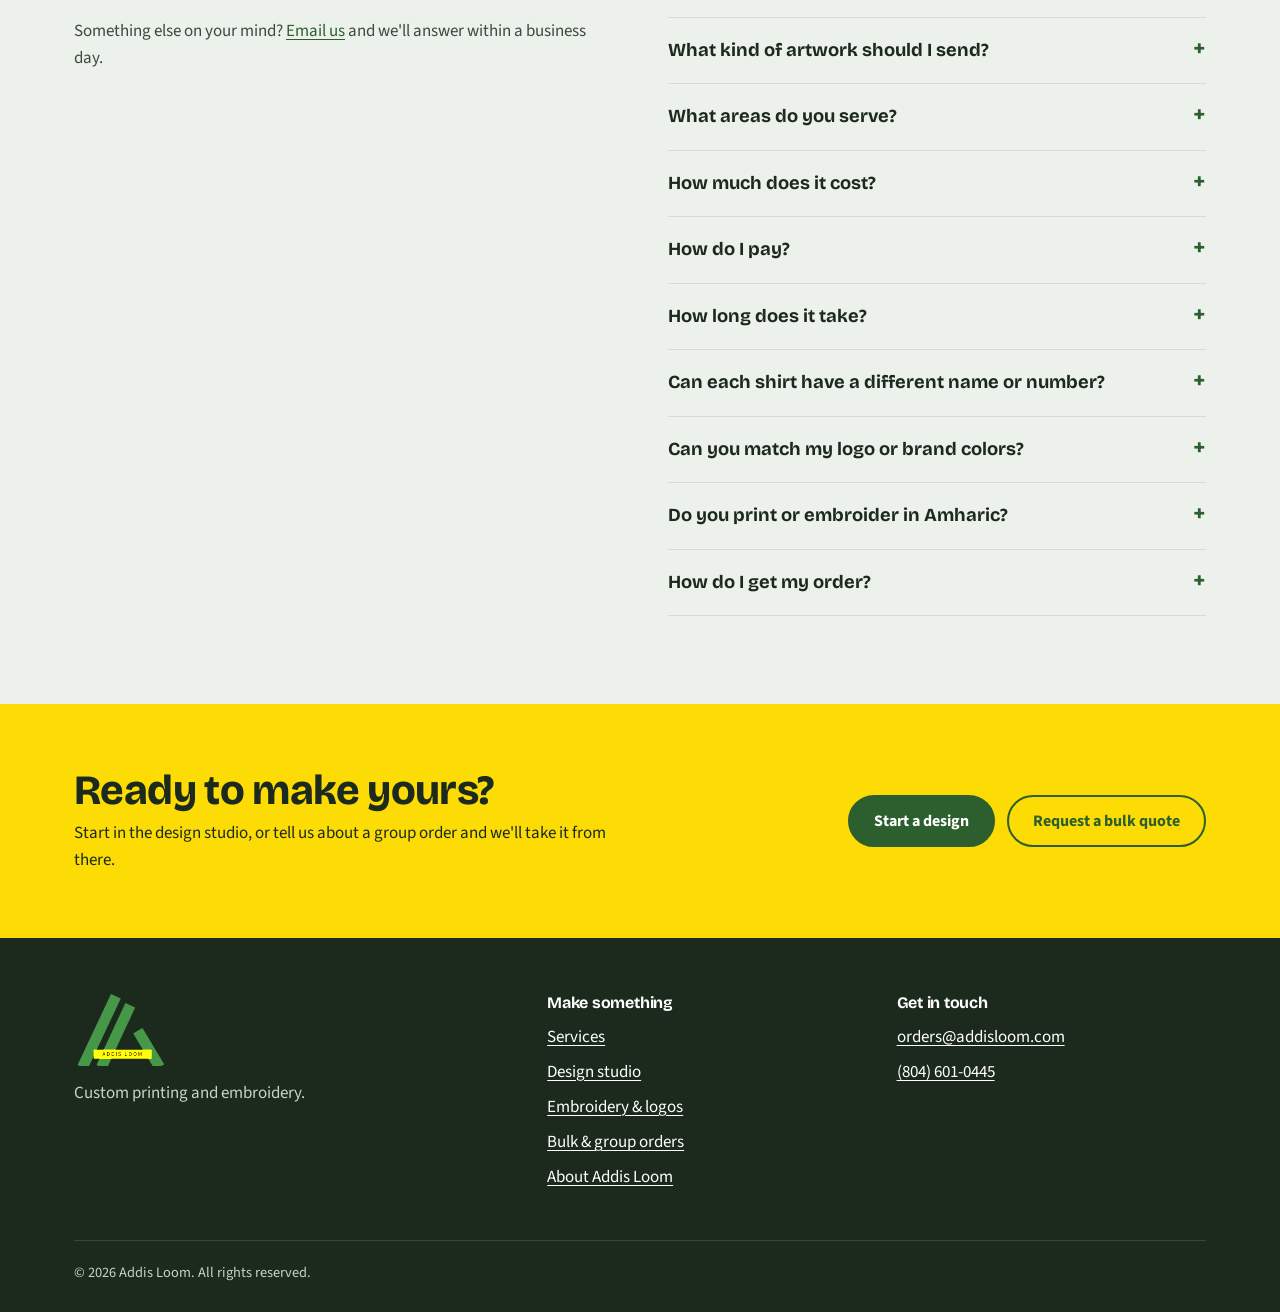
==== commit fd98a491: "Home: remove heritage clothing wording Updated the og:description meta tag and the lede paragraph to" ====
--- a/index.html
+++ b/index.html
@@ -6,7 +6,7 @@
   <title>Addis Loom | Custom T-Shirts, Printing &amp; Embroidery in Chesterfield, Richmond &amp; Midlothian, VA</title>
   <meta name="description" content="Custom T-shirts, hoodies, polos and caps with full-color printing and embroidery for businesses, churches, teams and families in Chesterfield County, Richmond and Midlothian, VA.">
   <meta property="og:title" content="Addis Loom — custom printing, embroidery & heritage goods">
-  <meta property="og:description" content="Design your own shirts and caps, or shop Ethiopian heritage clothing.">
+  <meta property="og:description" content="Design your own shirts and caps with custom printing and embroidery.">
   <meta property="og:image" content="https://addisloom.com/logo.svg">
   <link rel="icon" href="assets/img/favicon.svg" type="image/svg+xml">
   <link rel="preconnect" href="https://fonts.googleapis.com">
@@ -38,7 +38,7 @@
       <div class="wrap hero-grid">
         <div>
           <h1>Your words, your logo, printed or stitched.</h1>
-          <p class="lede">Addis Loom makes custom T-shirts, hoodies, polos, caps and totes with full-color printing and embroidery, alongside a collection of Ethiopian heritage clothing and goods.</p>
+          <p class="lede">Addis Loom makes custom T-shirts, hoodies, polos, caps and totes with full-color printing and embroidery.</p>
           <div class="actions">
             <a class="btn" href="design.html">Start a design</a>
             <a class="btn ghost" href="embroidery.html">Get an embroidery quote</a>
--- a/assets/css/styles.css
+++ b/assets/css/styles.css
@@ -348,3 +348,34 @@
 .spirit-list h3 { color: var(--gold); font-size: 1.1rem; margin-bottom: 6px; }
 .spirit-list p { margin: 0; }
 .section.forest .check-list li::before { border-color: var(--gold); }
+
+/* ---------- Cart ---------- */
+.nav a { white-space: nowrap; }
+.nav .cart-link { display: inline-flex; align-items: center; gap: 2px; }
+.nav-cart-text { position: absolute; width: 1px; height: 1px; overflow: hidden; clip: rect(0 0 0 0); }
+.cart-count { display: inline-block; min-width: 1.4em; padding: 0 6px; margin-left: 4px; border-radius: 999px; background: var(--forest); color: #fff; font-size: .8rem; line-height: 1.5; text-align: center; }
+.cart-count[hidden] { display: none; }
+.cart-layout { display: grid; grid-template-columns: 1.5fr 1fr; gap: 40px; align-items: start; }
+.cart-items { list-style: none; margin: 0; padding: 0; }
+.cart-item { display: grid; grid-template-columns: 120px 1fr auto; gap: 18px; padding: 20px 0; border-top: 1px solid var(--line); align-items: start; }
+.cart-item:first-child { border-top: 2px solid var(--ink); }
+.cart-thumbs { display: flex; flex-direction: column; gap: 6px; }
+.cart-thumbs img { width: 120px; border-radius: var(--r-sm); border: 1px solid var(--line); background: var(--mist); }
+.cart-item h3 { font-size: 1.1rem; margin: 0 0 4px; }
+.cart-item .meta-line { margin: 2px 0; color: var(--body); font-size: .95rem; }
+.cart-item .price { font-weight: 700; color: var(--ink); text-align: right; white-space: nowrap; }
+.cart-item .linkish { background: none; border: 0; padding: 0; color: var(--tibeb-red); font: inherit; font-size: .92rem; text-decoration: underline; cursor: pointer; margin-top: 8px; }
+.cart-summary { position: sticky; top: 96px; }
+.cart-summary dl { display: grid; grid-template-columns: 1fr auto; gap: 6px 12px; margin: 14px 0 0; }
+.cart-summary dd { margin: 0; text-align: right; }
+.cart-summary .grand { font-size: 1.4rem; font-weight: 800; color: #fff; }
+.policy { background: var(--mist); border-radius: var(--r-md); padding: 16px 18px; font-size: .95rem; margin-top: 18px; }
+.policy ul { margin: 6px 0 0; padding-left: 20px; }
+@media (max-width: 860px) {
+  .cart-layout { grid-template-columns: 1fr; }
+  .cart-summary { position: static; }
+  .cart-item { grid-template-columns: 84px 1fr; }
+  .cart-thumbs img { width: 84px; }
+  .cart-item .price { grid-column: 2; text-align: left; }
+}
+@media (max-width: 1080px) { .nav-cart-text { position: static; width: auto; height: auto; clip: auto; margin-left: 6px; } }
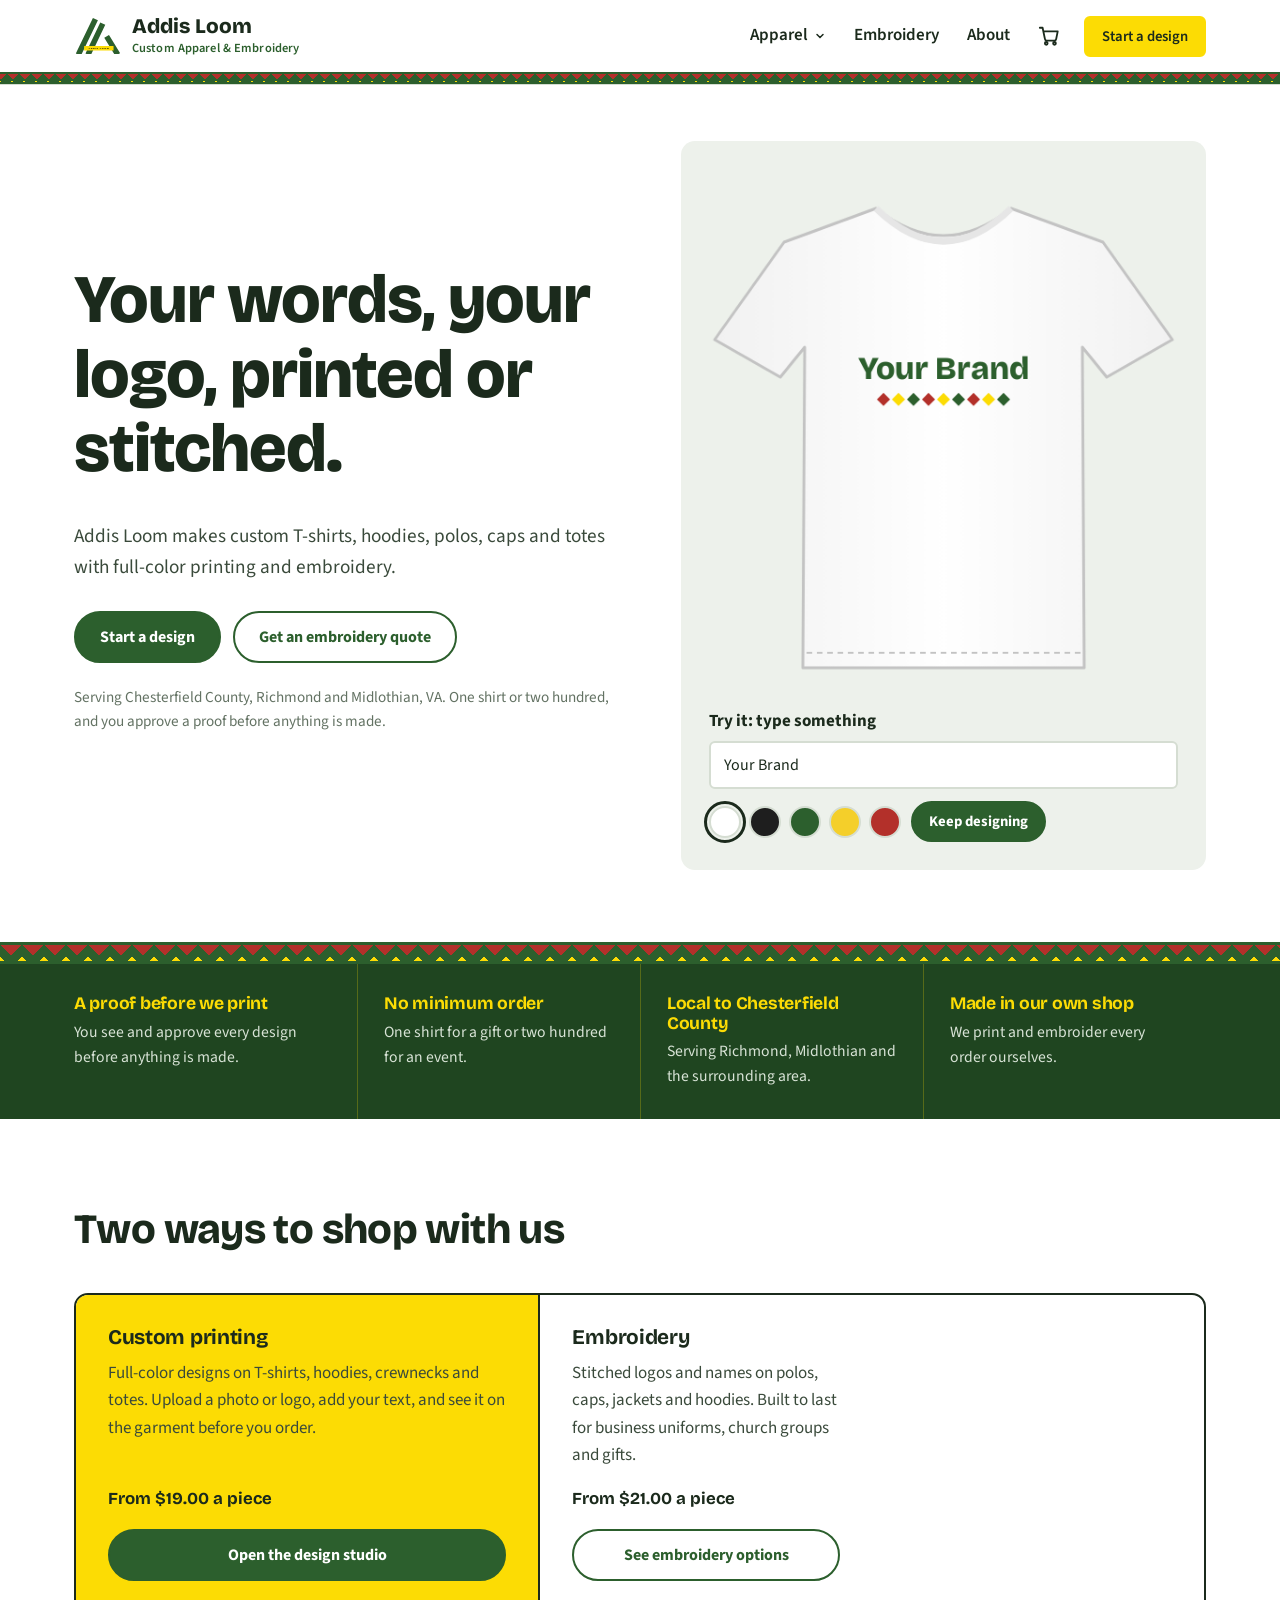
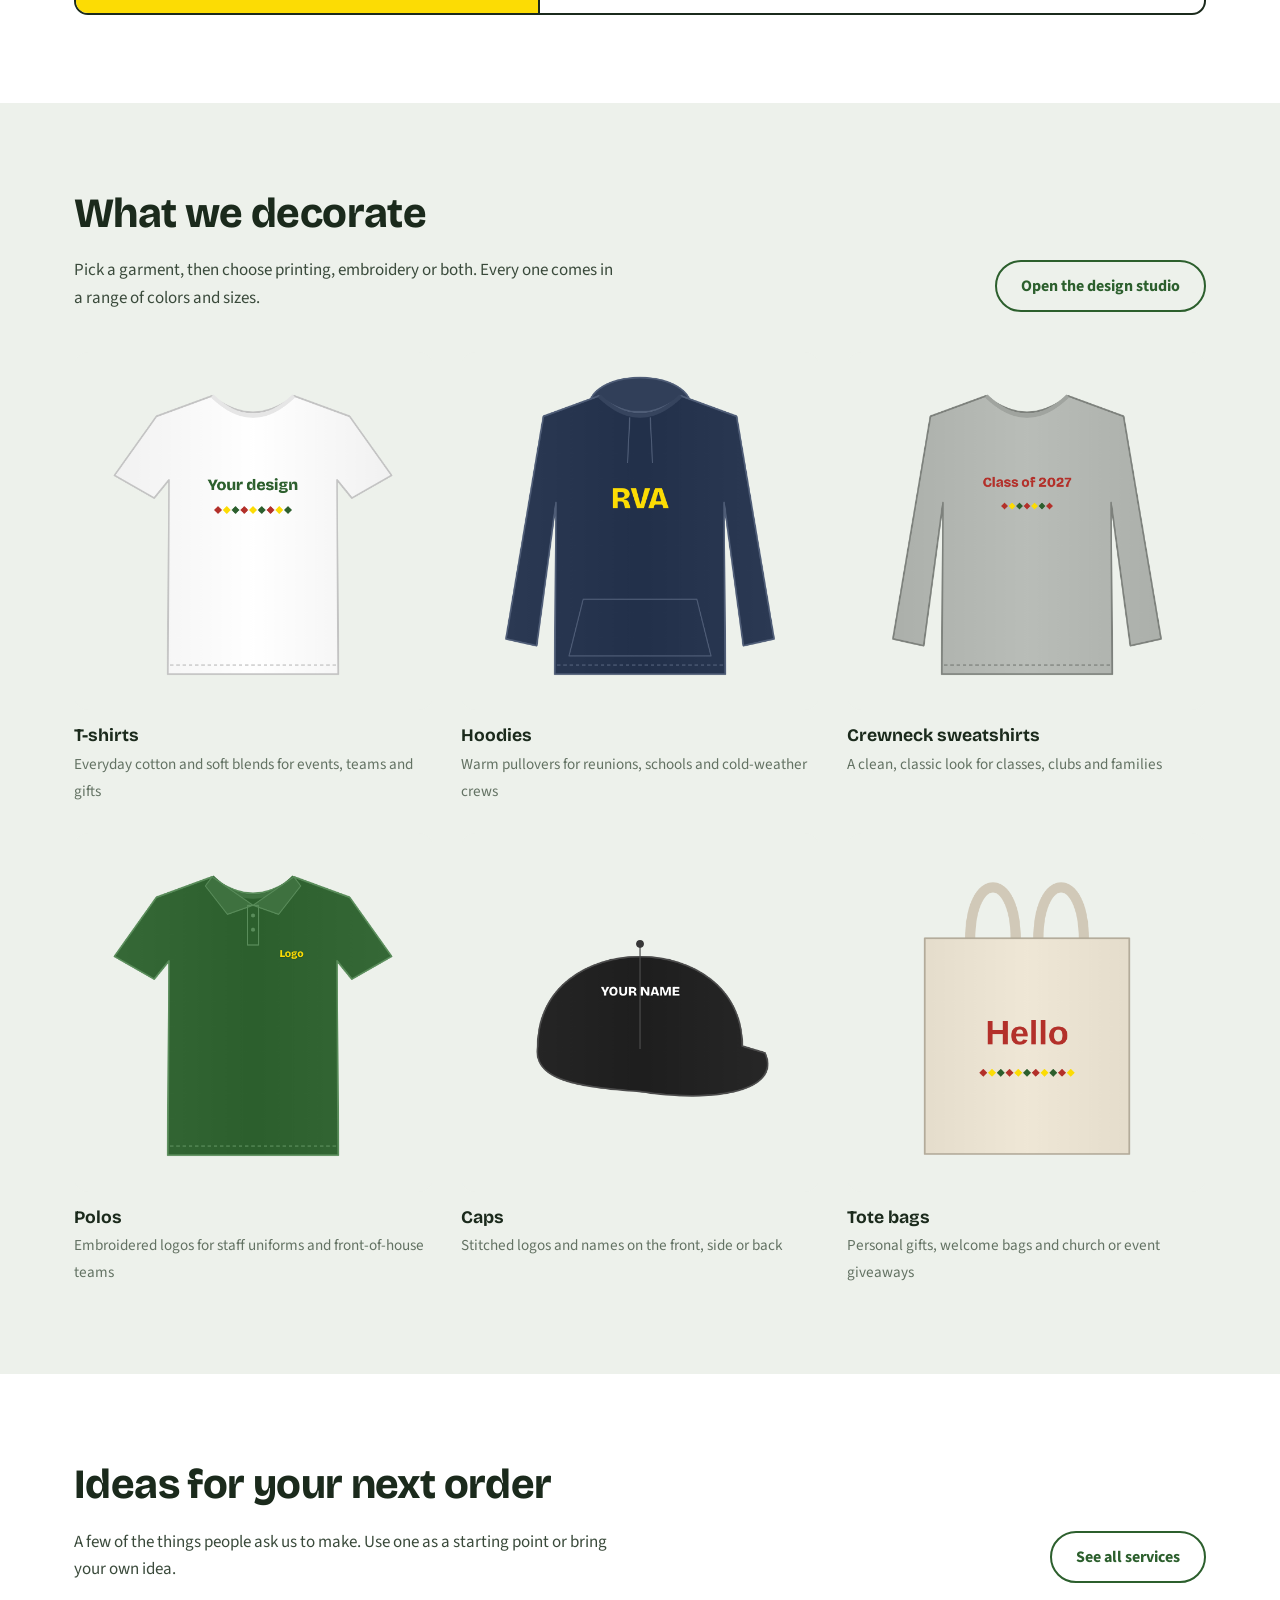
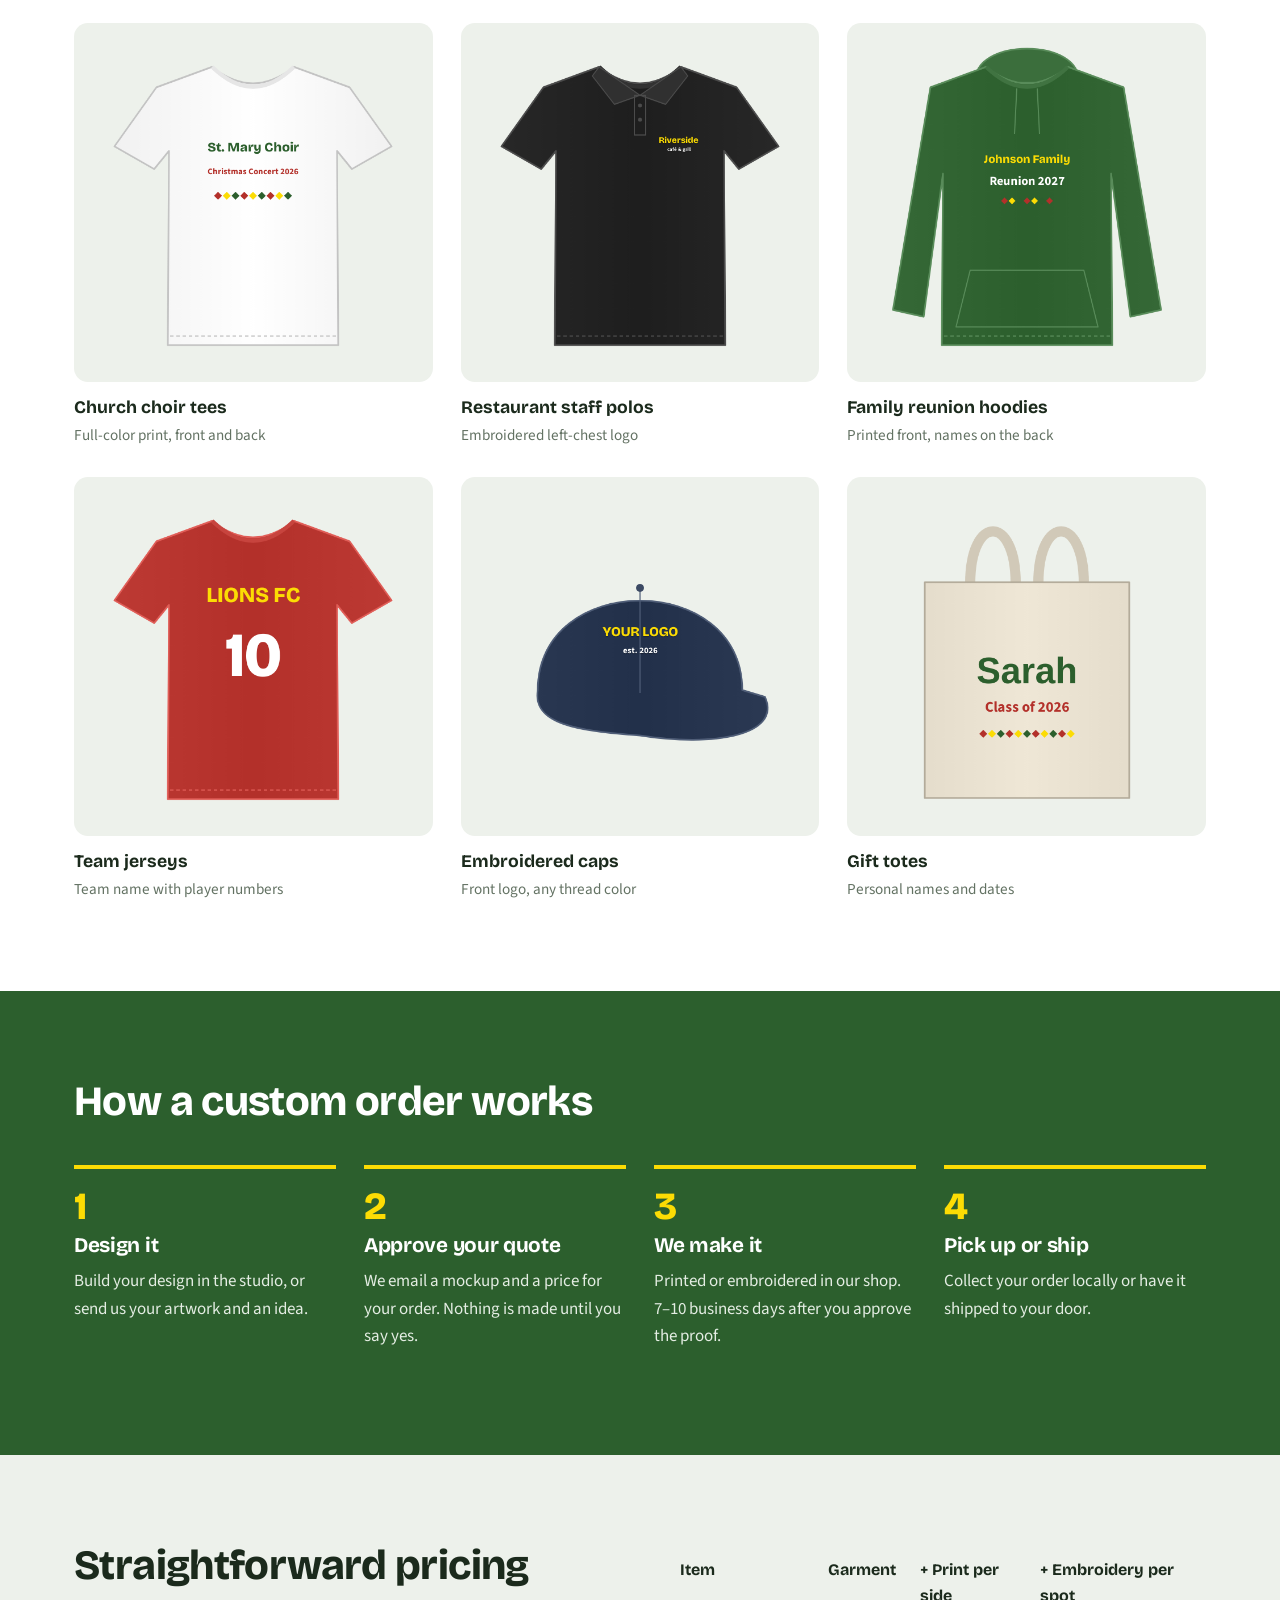
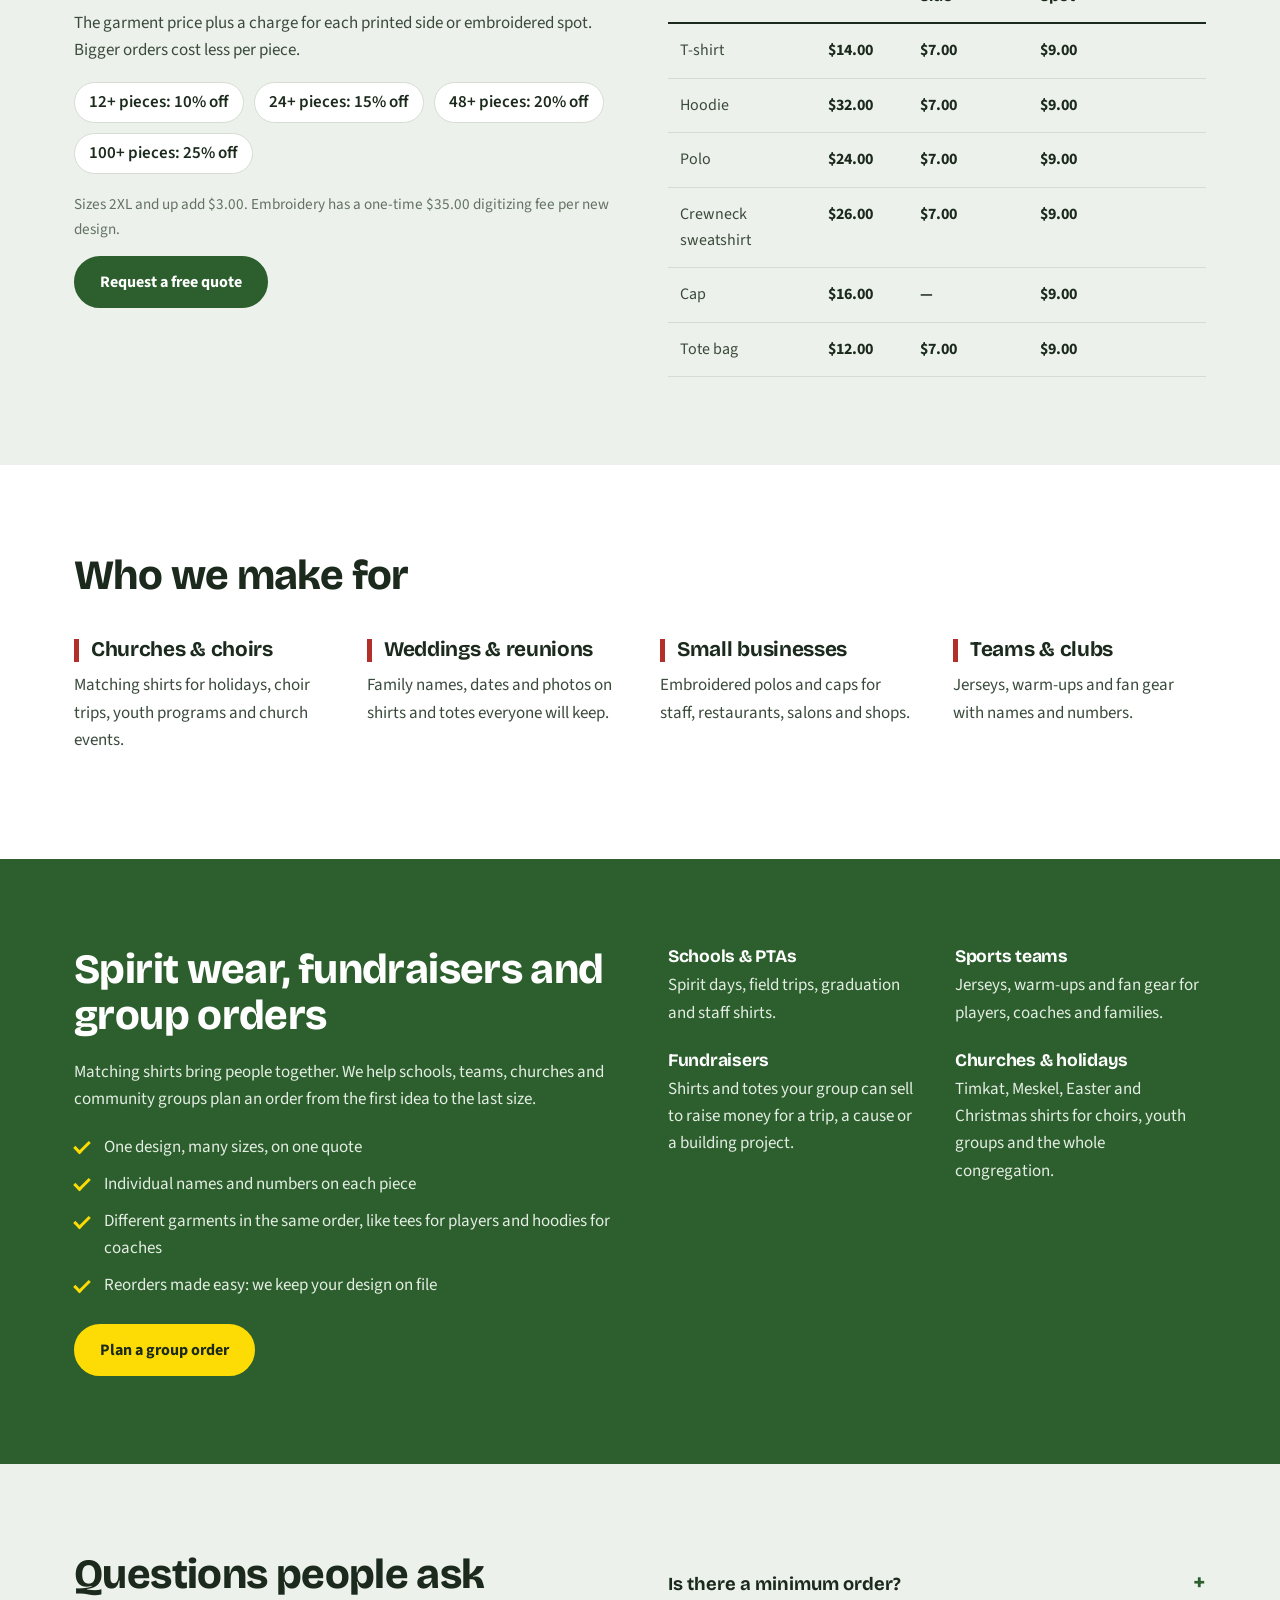
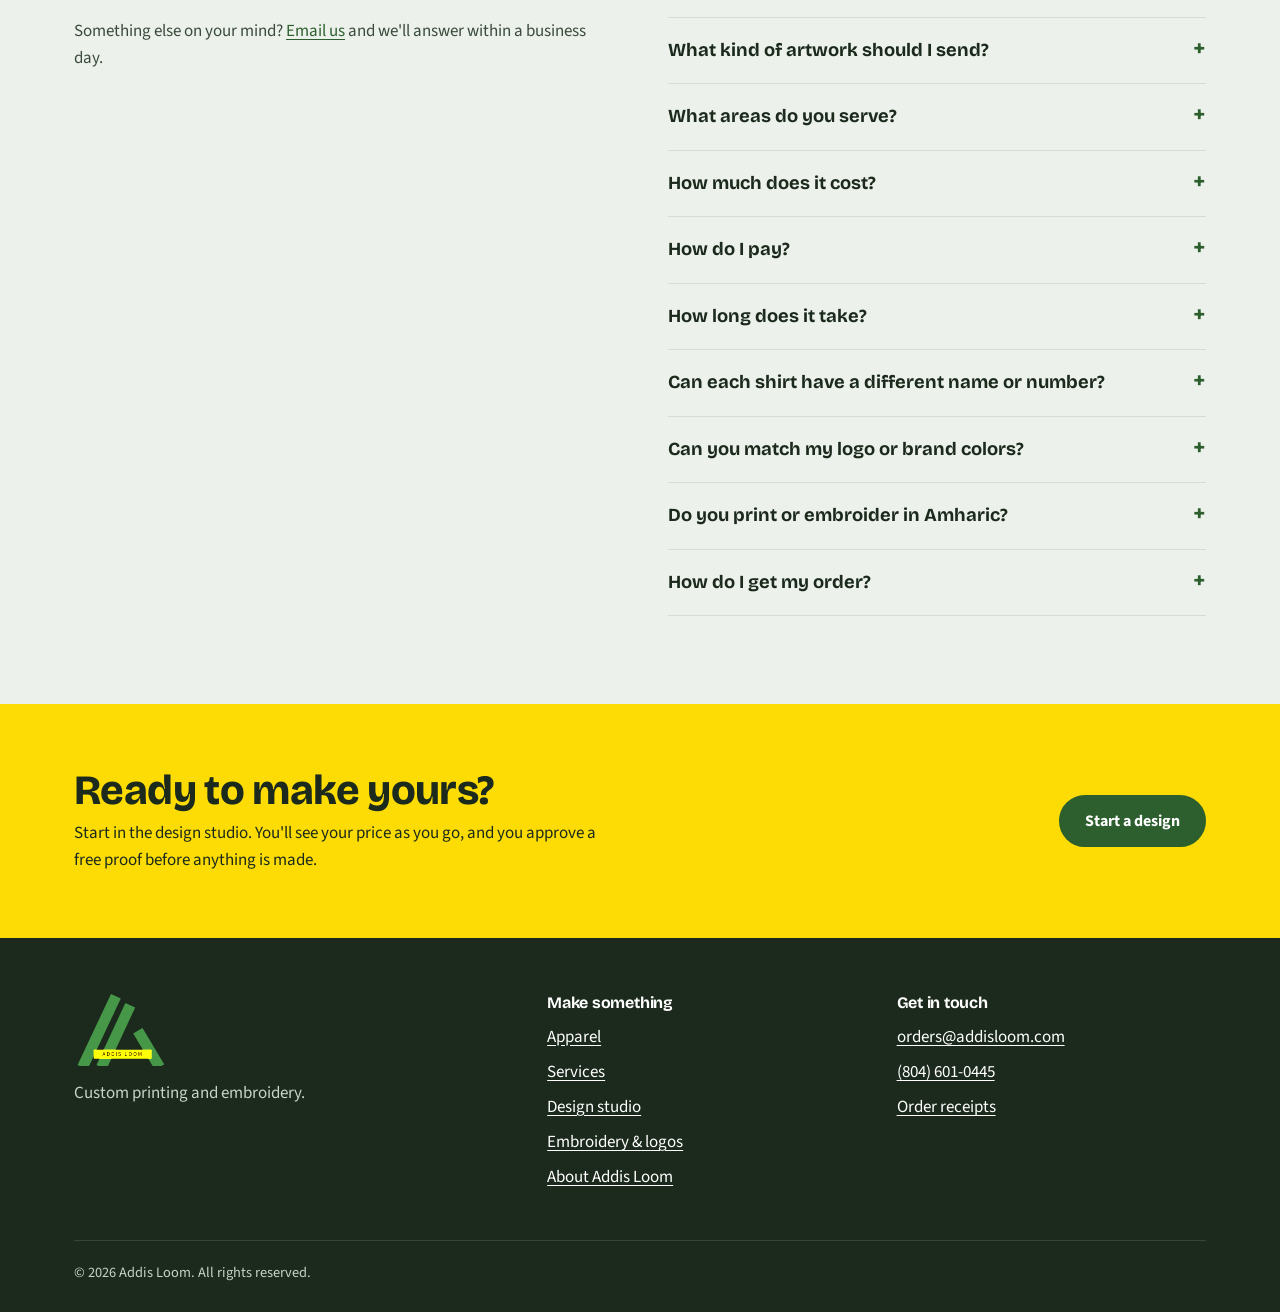
==== commit df44719a: "Home: remove Request a bulk quote button" ====
--- a/index.html
+++ b/index.html
@@ -223,11 +223,10 @@
       <div class="wrap">
         <div>
           <h2>Ready to make yours?</h2>
-          <p>Start in the design studio, or tell us about a group order and we'll take it from there.</p>
+          <p>Start in the design studio. You'll see your price as you go, and you approve a free proof before anything is made.</p>
         </div>
         <div class="actions">
           <a class="btn" href="design.html">Start a design</a>
-          <a class="btn ghost" href="contact.html">Request a bulk quote</a>
         </div>
       </div>
     </section>
--- a/assets/css/styles.css
+++ b/assets/css/styles.css
@@ -379,3 +379,68 @@
   .cart-item .price { grid-column: 2; text-align: left; }
 }
 @media (max-width: 1080px) { .nav-cart-text { position: static; width: auto; height: auto; clip: auto; margin-left: 6px; } }
+
+/* ---------- Apparel menu (header dropdown) ---------- */
+.nav-drop { position: static; }
+.nav-drop-link { display: inline-flex; align-items: center; gap: 6px; }
+.nav-drop-link .chev { transition: transform .15s; }
+.mega { position: absolute; left: 0; right: 0; top: 100%; background: var(--paper); border-top: 1px solid var(--line); border-bottom: 1px solid var(--line); box-shadow: 0 18px 40px rgba(27,42,28,.14); padding: 26px 0 0; visibility: hidden; opacity: 0; transform: translateY(-6px); transition: opacity .15s, transform .15s, visibility 0s .15s; z-index: 30; }
+@media (min-width: 1081px) {
+  .nav-drop:hover:not(.closed) .mega, .nav-drop:focus-within:not(.closed) .mega { visibility: visible; opacity: 1; transform: none; transition: opacity .15s, transform .15s; }
+  .nav-drop:hover:not(.closed) .chev, .nav-drop:focus-within:not(.closed) .chev { transform: rotate(180deg); }
+}
+.mega-grid { display: grid; grid-template-columns: repeat(4, 1fr); gap: 22px 28px; }
+.mega-col ul { list-style: none; margin: 6px 0 0; padding: 0; }
+.mega .mega-cat { display: block; padding: 0 0 4px; font: 800 1rem var(--display); color: var(--ink); border-bottom: 2px solid var(--gold); border-radius: 0; }
+.mega .mega-col li a { display: block; padding: 4px 0; font-weight: 400; color: var(--body); border-radius: 0; white-space: normal; }
+.mega a:hover { background: none; color: var(--forest); text-decoration: underline; }
+.mega .mega-col li:first-child a { font-weight: 700; color: var(--forest); }
+.mega-foot { display: flex; gap: 24px; justify-content: flex-end; padding-top: 18px; padding-bottom: 18px; margin-top: 18px; border-top: 1px solid var(--line); }
+.mega-foot a { font-weight: 700; color: var(--forest); padding: 0; }
+@media (max-width: 1080px) {
+  .mega, .nav-drop-link .chev { display: none; }
+  .nav-drop-link { display: block; }
+}
+
+/* ---------- Apparel page ---------- */
+.apparel-head { display: flex; align-items: baseline; gap: 18px; flex-wrap: wrap; }
+.crumbs { font-size: .92rem; color: #637263; margin-bottom: 10px; }
+.crumbs a { color: var(--forest); }
+.apparel-layout { display: grid; grid-template-columns: 250px 1fr; gap: 40px; align-items: start; }
+.apparel-side { position: sticky; top: 96px; max-height: calc(100vh - 110px); overflow-y: auto; padding-right: 6px; }
+.apparel-side details { border-bottom: 1px solid var(--line); }
+.apparel-side summary { list-style: none; cursor: pointer; display: flex; justify-content: space-between; align-items: center; padding: 12px 2px; font: 700 1rem var(--text); color: var(--ink); }
+.apparel-side summary::-webkit-details-marker { display: none; }
+.apparel-side summary::after { content: ""; width: 9px; height: 9px; border-right: 2px solid var(--ink); border-bottom: 2px solid var(--ink); transform: rotate(45deg) translateY(-3px); transition: transform .15s; }
+.apparel-side details[open] summary::after { transform: rotate(-135deg) translateY(-2px); }
+.apparel-side ul { list-style: none; margin: 0 0 12px; padding: 0 0 0 4px; }
+.apparel-side li a { display: block; padding: 5px 8px; text-decoration: none; color: var(--body); border-radius: var(--r-sm); }
+.apparel-side li a:hover { background: var(--mist); color: var(--ink); }
+.apparel-side li a[aria-current="true"] { background: var(--mist); color: var(--ink); font-weight: 700; box-shadow: inset 3px 0 0 var(--tibeb-red); }
+.apparel-grid { display: grid; grid-template-columns: repeat(3, 1fr); gap: 22px; }
+.apparel-card { display: flex; flex-direction: column; text-decoration: none; color: inherit; border: 1px solid var(--line); border-radius: var(--r-md); padding: 12px 12px 16px; background: #fff; transition: box-shadow .15s, transform .15s; }
+.apparel-card:hover { box-shadow: 0 10px 26px rgba(27,42,28,.12); transform: translateY(-2px); }
+.apparel-card .work-media { aspect-ratio: 1 / 1; padding: 10px; }
+.apparel-card .work-media canvas { width: 82%; }
+.apparel-card strong { font: 800 1.08rem var(--display); color: var(--ink); margin-top: 12px; text-align: center; }
+.apparel-card .sub { color: #637263; font-size: .9rem; text-align: center; }
+.style-card { display: flex; flex-direction: column; border: 1px solid var(--line); border-radius: var(--r-md); padding: 12px 12px 18px; background: #fff; scroll-margin-top: 110px; }
+.style-card.hit { border-color: var(--forest); box-shadow: 0 0 0 2px var(--forest); }
+.style-card h3 { margin: 12px 0 4px; font-size: 1.1rem; }
+.style-card p { font-size: .95rem; margin: 0 0 10px; }
+.style-card .tag { display: inline-block; font: 700 .76rem var(--text); text-transform: uppercase; letter-spacing: .04em; color: var(--forest); background: var(--mist); border-radius: 999px; padding: 3px 10px; margin-bottom: 6px; align-self: flex-start; }
+.style-card .price { font-weight: 700; color: var(--ink); margin-bottom: 10px; }
+.style-card .actions { margin-top: auto; display: flex; gap: 8px; flex-wrap: wrap; }
+.sub-chips { display: flex; flex-wrap: wrap; gap: 8px; margin: 4px 0 24px; }
+.sub-chips a { text-decoration: none; }
+.sub-chips a[aria-current="true"] { background: var(--ink); border-color: var(--ink); color: #fff; }
+.apparel-help { margin-top: 40px; background: var(--mist); border-radius: var(--r-md); padding: 22px 24px; display: flex; gap: 18px; align-items: center; justify-content: space-between; flex-wrap: wrap; }
+.apparel-help p { margin: 0; }
+@media (max-width: 1080px) { .apparel-grid { grid-template-columns: repeat(2, 1fr); } }
+@media (max-width: 820px) {
+  .apparel-layout { grid-template-columns: 1fr; gap: 24px; }
+  .apparel-side { position: static; max-height: none; }
+}
+@media (max-width: 520px) { .apparel-grid { grid-template-columns: 1fr 1fr; gap: 12px; } .apparel-card strong { font-size: .95rem; } .style-card .actions .btn { width: 100%; } }
+@media (max-width: 520px) { .apparel-grid.styles { grid-template-columns: 1fr; } }
+.sr-only { position: absolute; width: 1px; height: 1px; overflow: hidden; clip: rect(0 0 0 0); white-space: nowrap; }
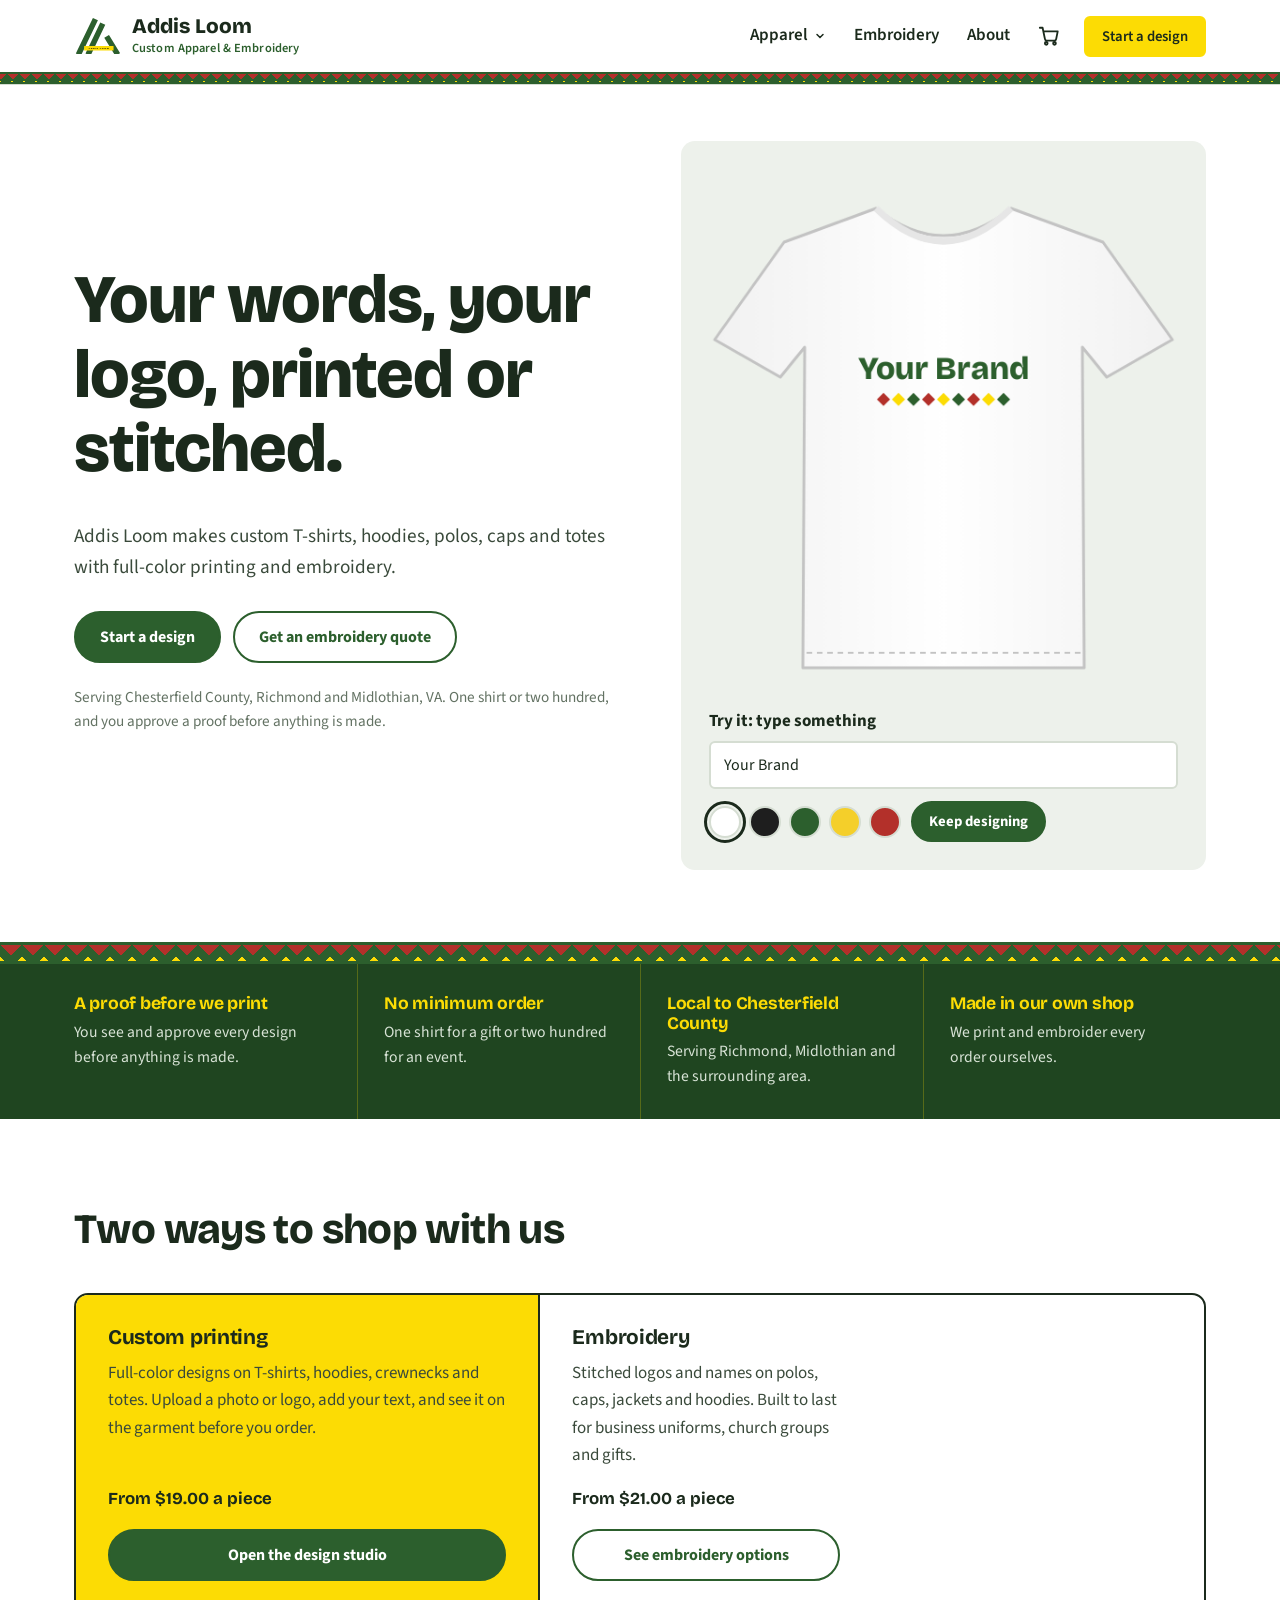
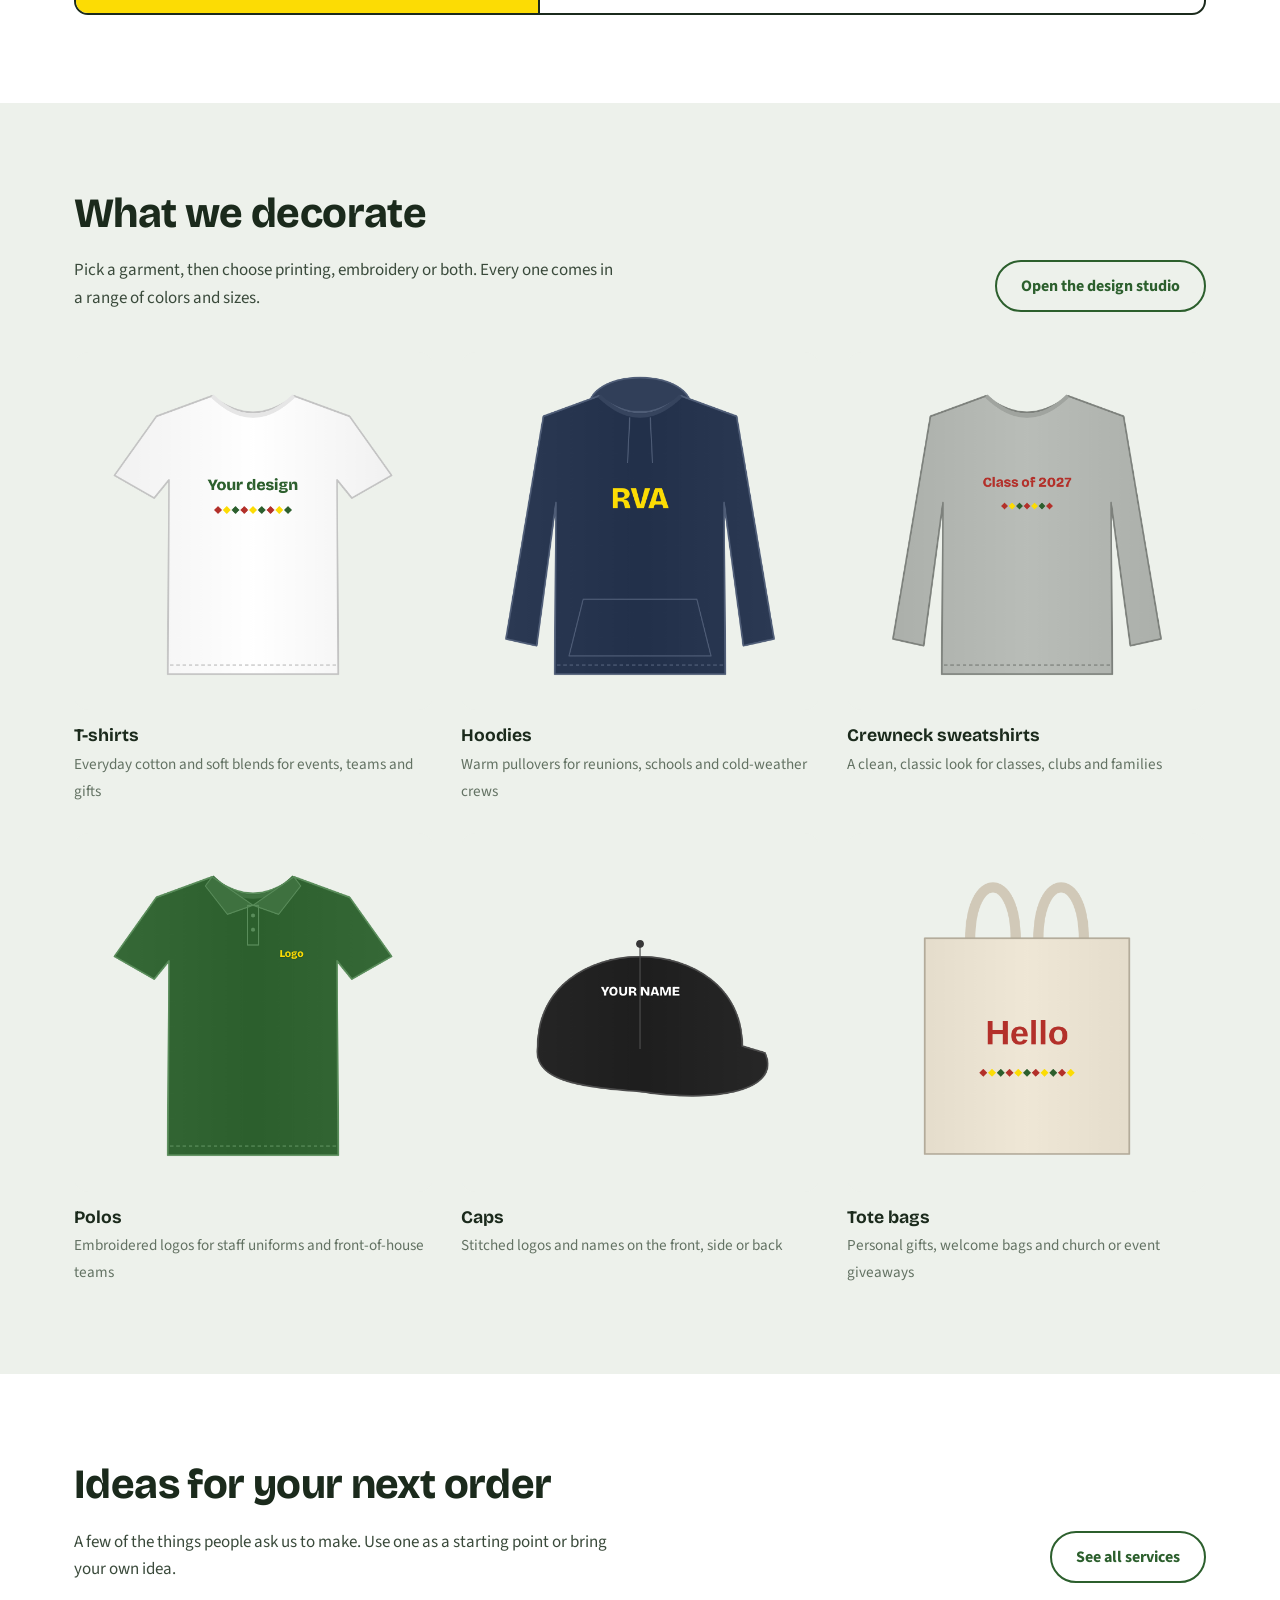
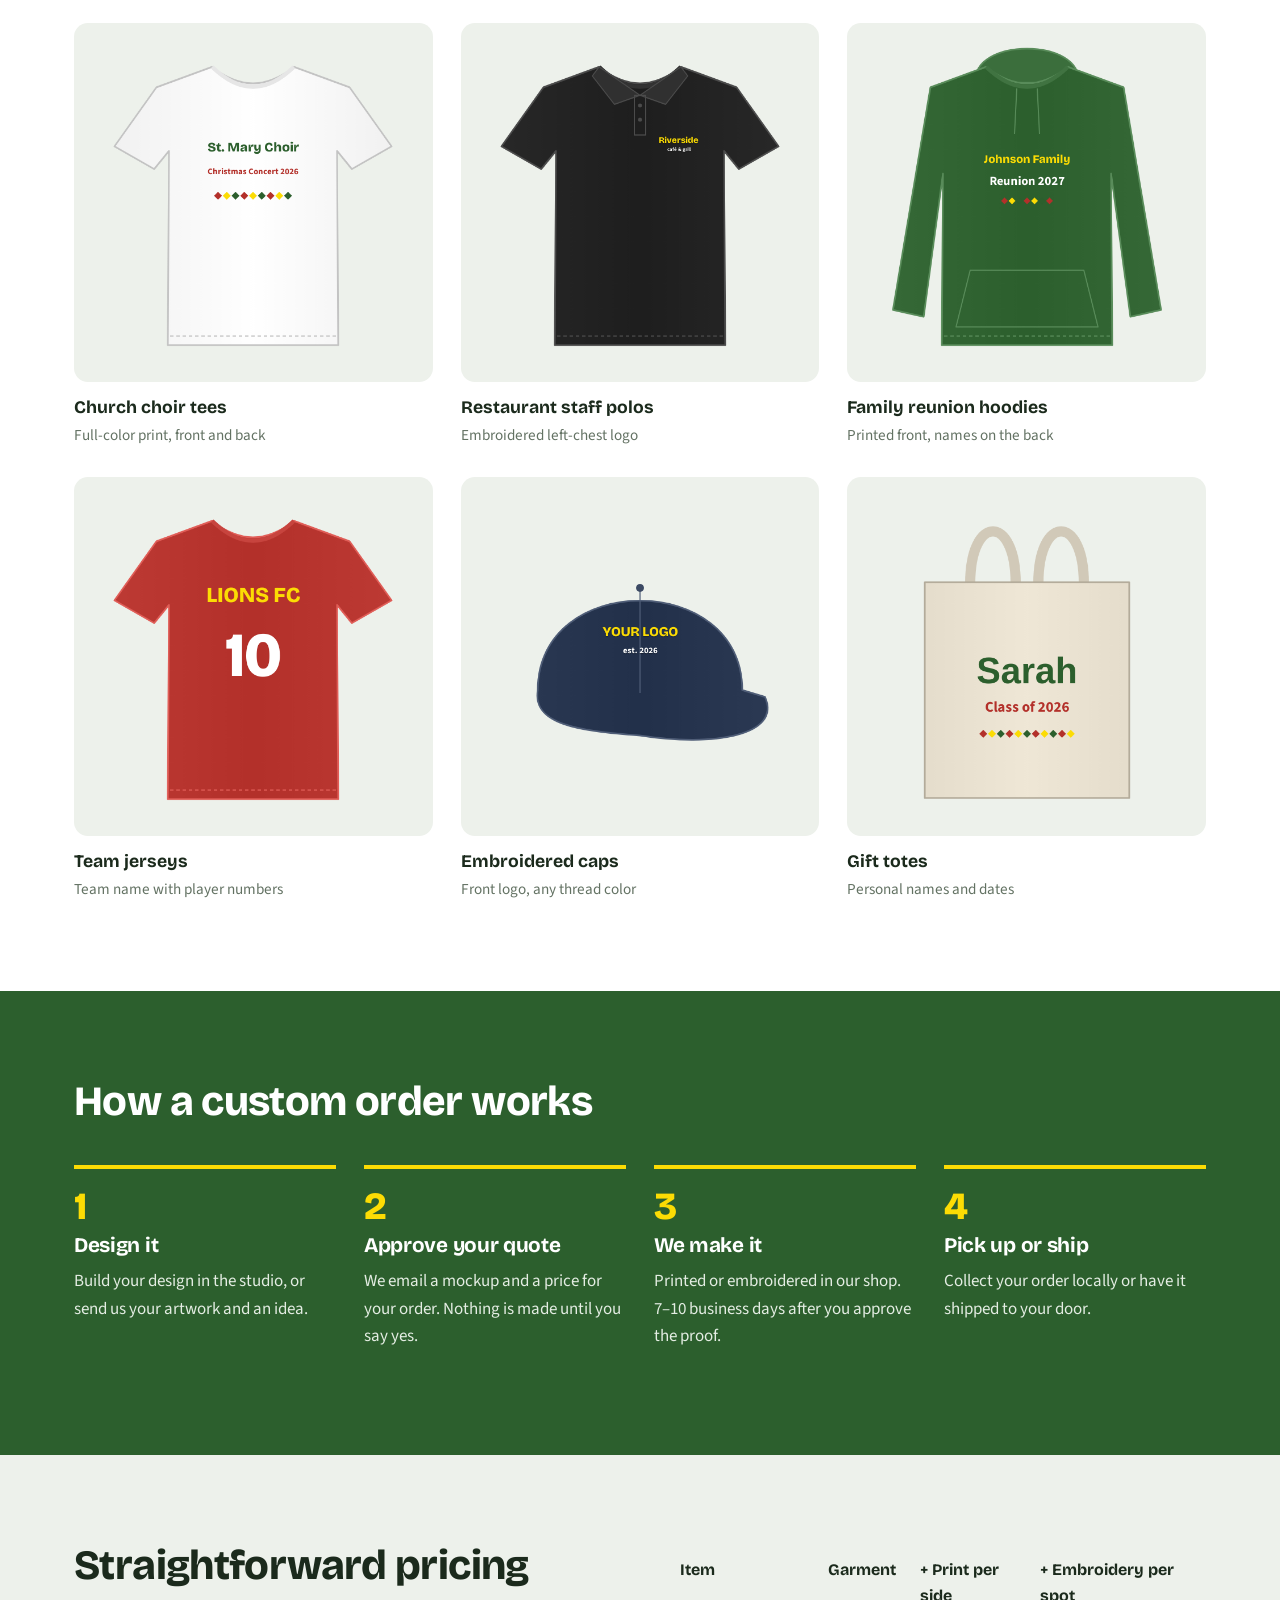
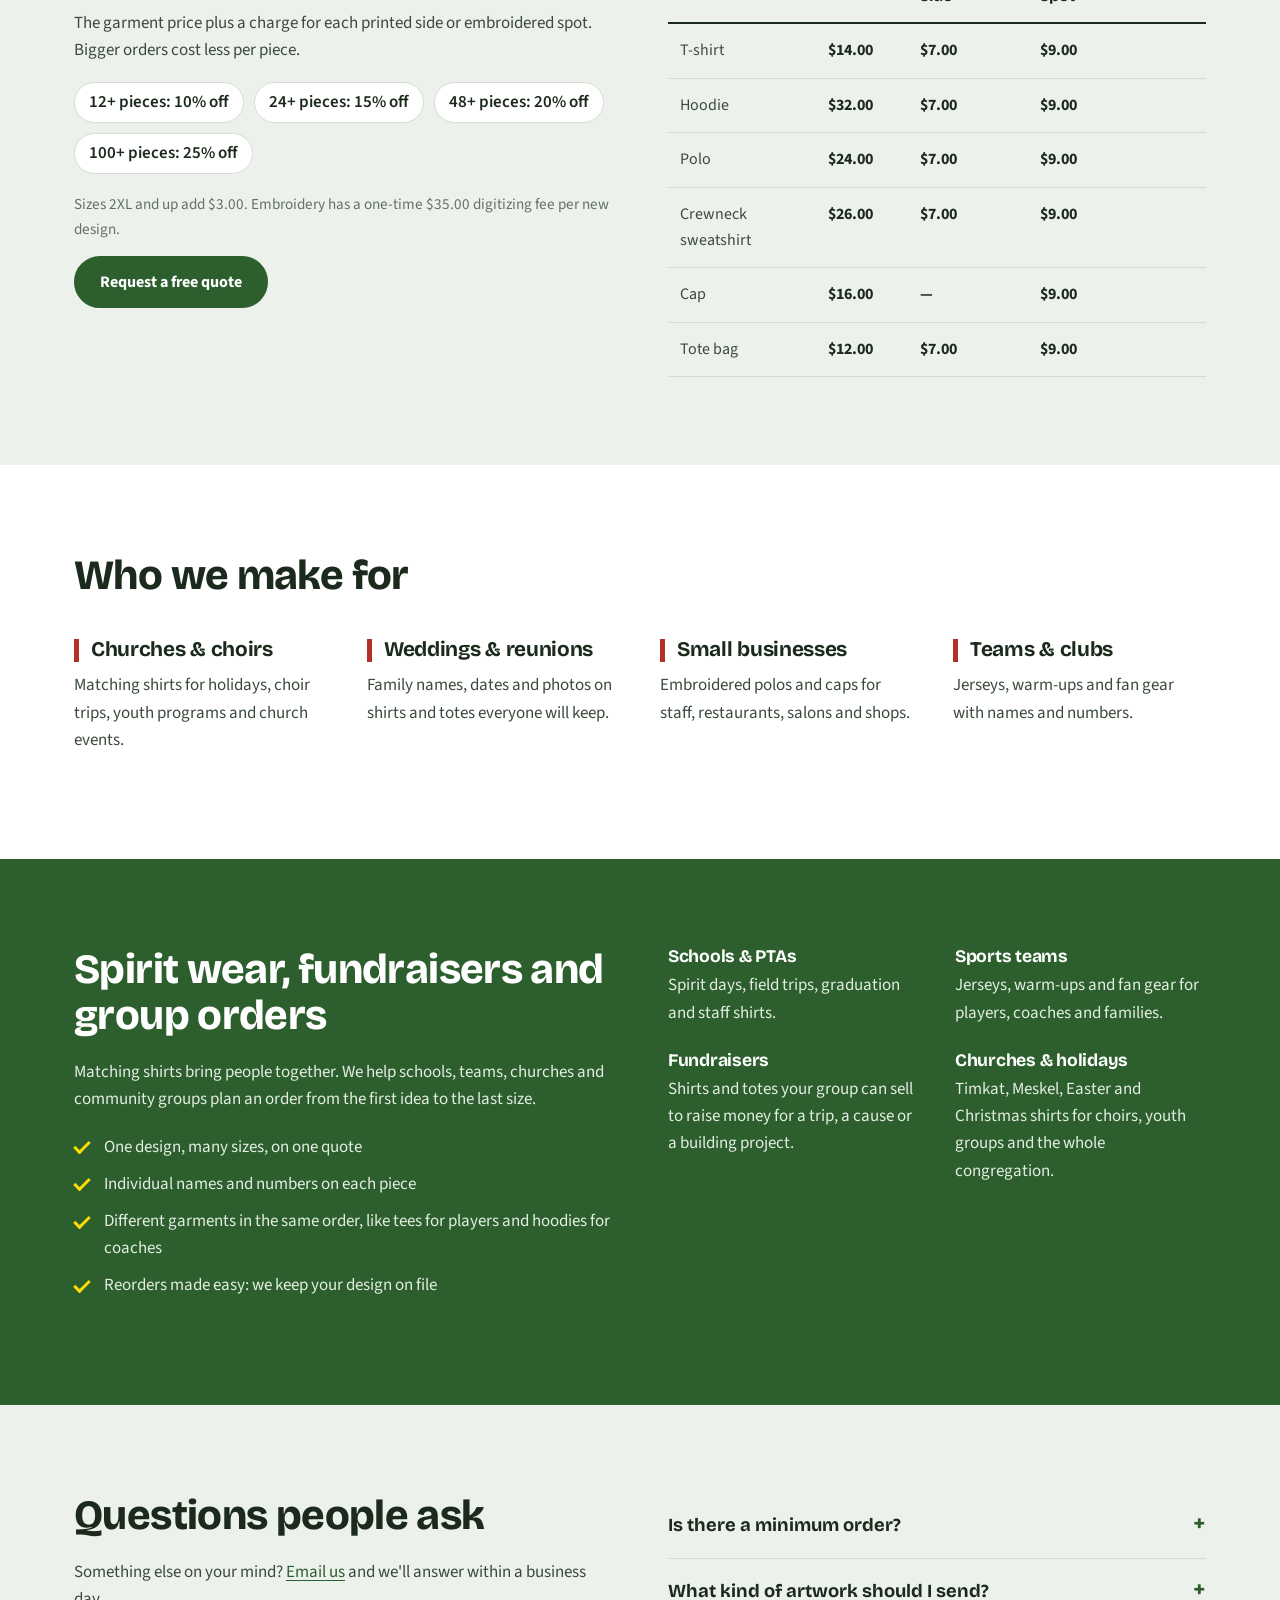
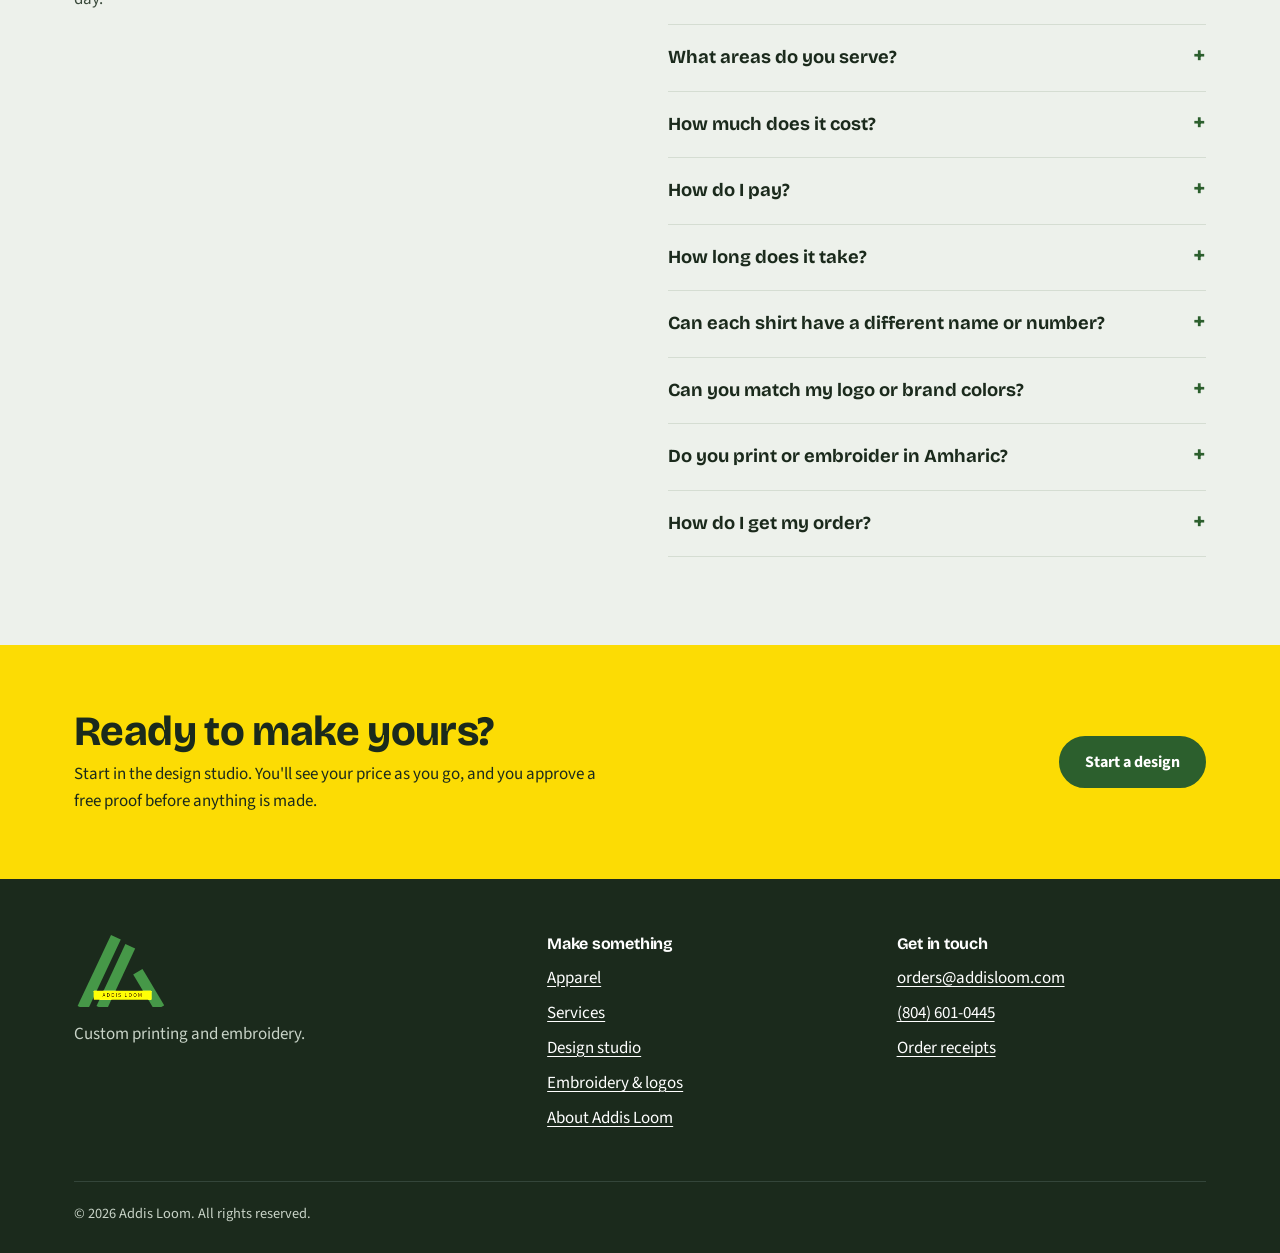
==== commit ddc980ef: "Remove Plan a group order buttons" ====
--- a/index.html
+++ b/index.html
@@ -179,9 +179,6 @@
             <li>Different garments in the same order, like tees for players and hoodies for coaches</li>
             <li>Reorders made easy: we keep your design on file</li>
           </ul>
-          <div class="actions" style="margin-top:24px">
-            <a class="btn gold" href="contact.html">Plan a group order</a>
-          </div>
         </div>
         <div class="spirit-list" style="margin-top:0">
           <div><h3>Schools &amp; PTAs</h3><p>Spirit days, field trips, graduation and staff shirts.</p></div>
